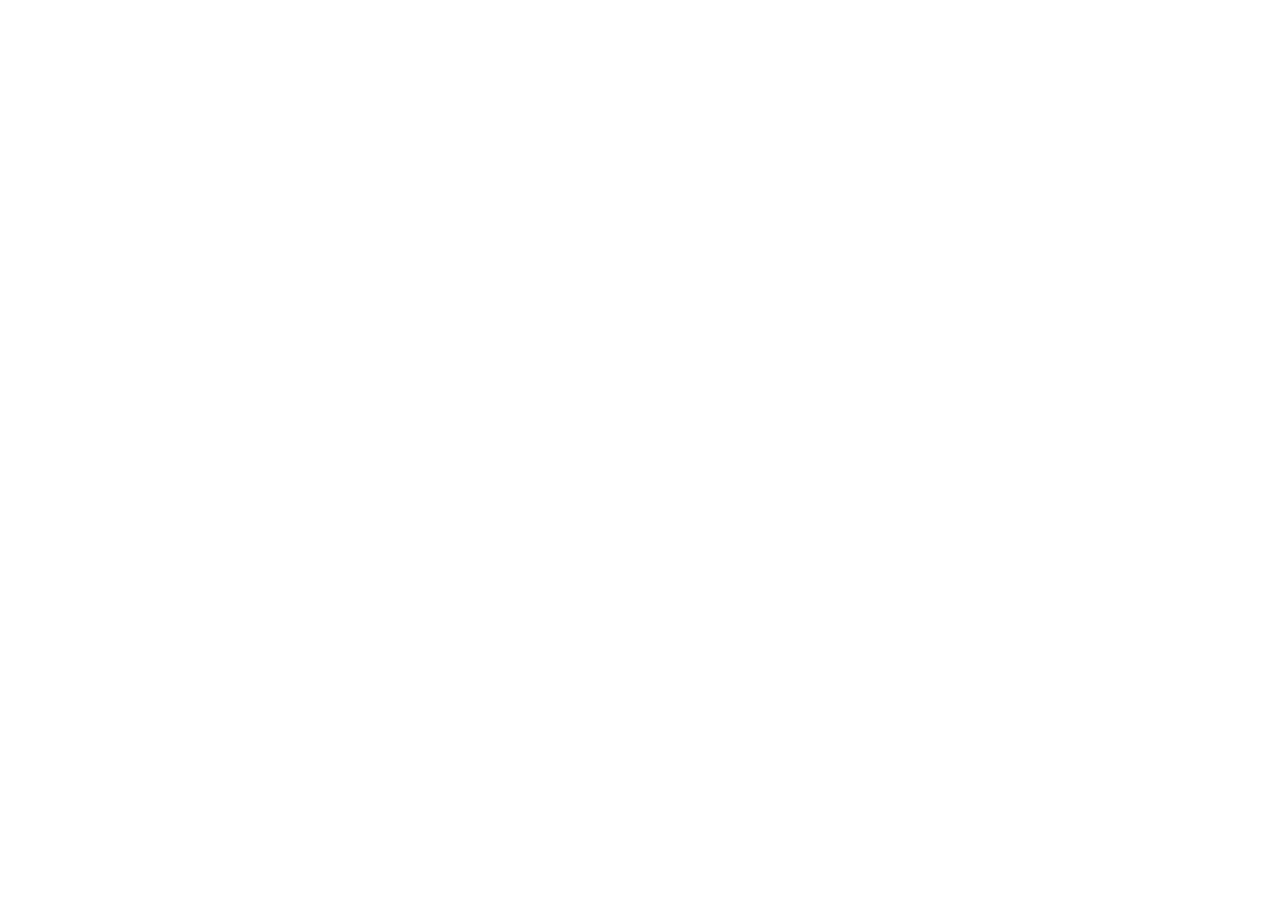
==== index.html @ b19754f3 "Initial commit" ====
<!DOCTYPE html>
<html lang="en">
<head>
    <meta charset="UTF-8">
    <meta name="viewport" content="width=device-width, initial-scale=1.0">
    <title>GymApp</title>
</head>
<body>
    
</body>
</html>
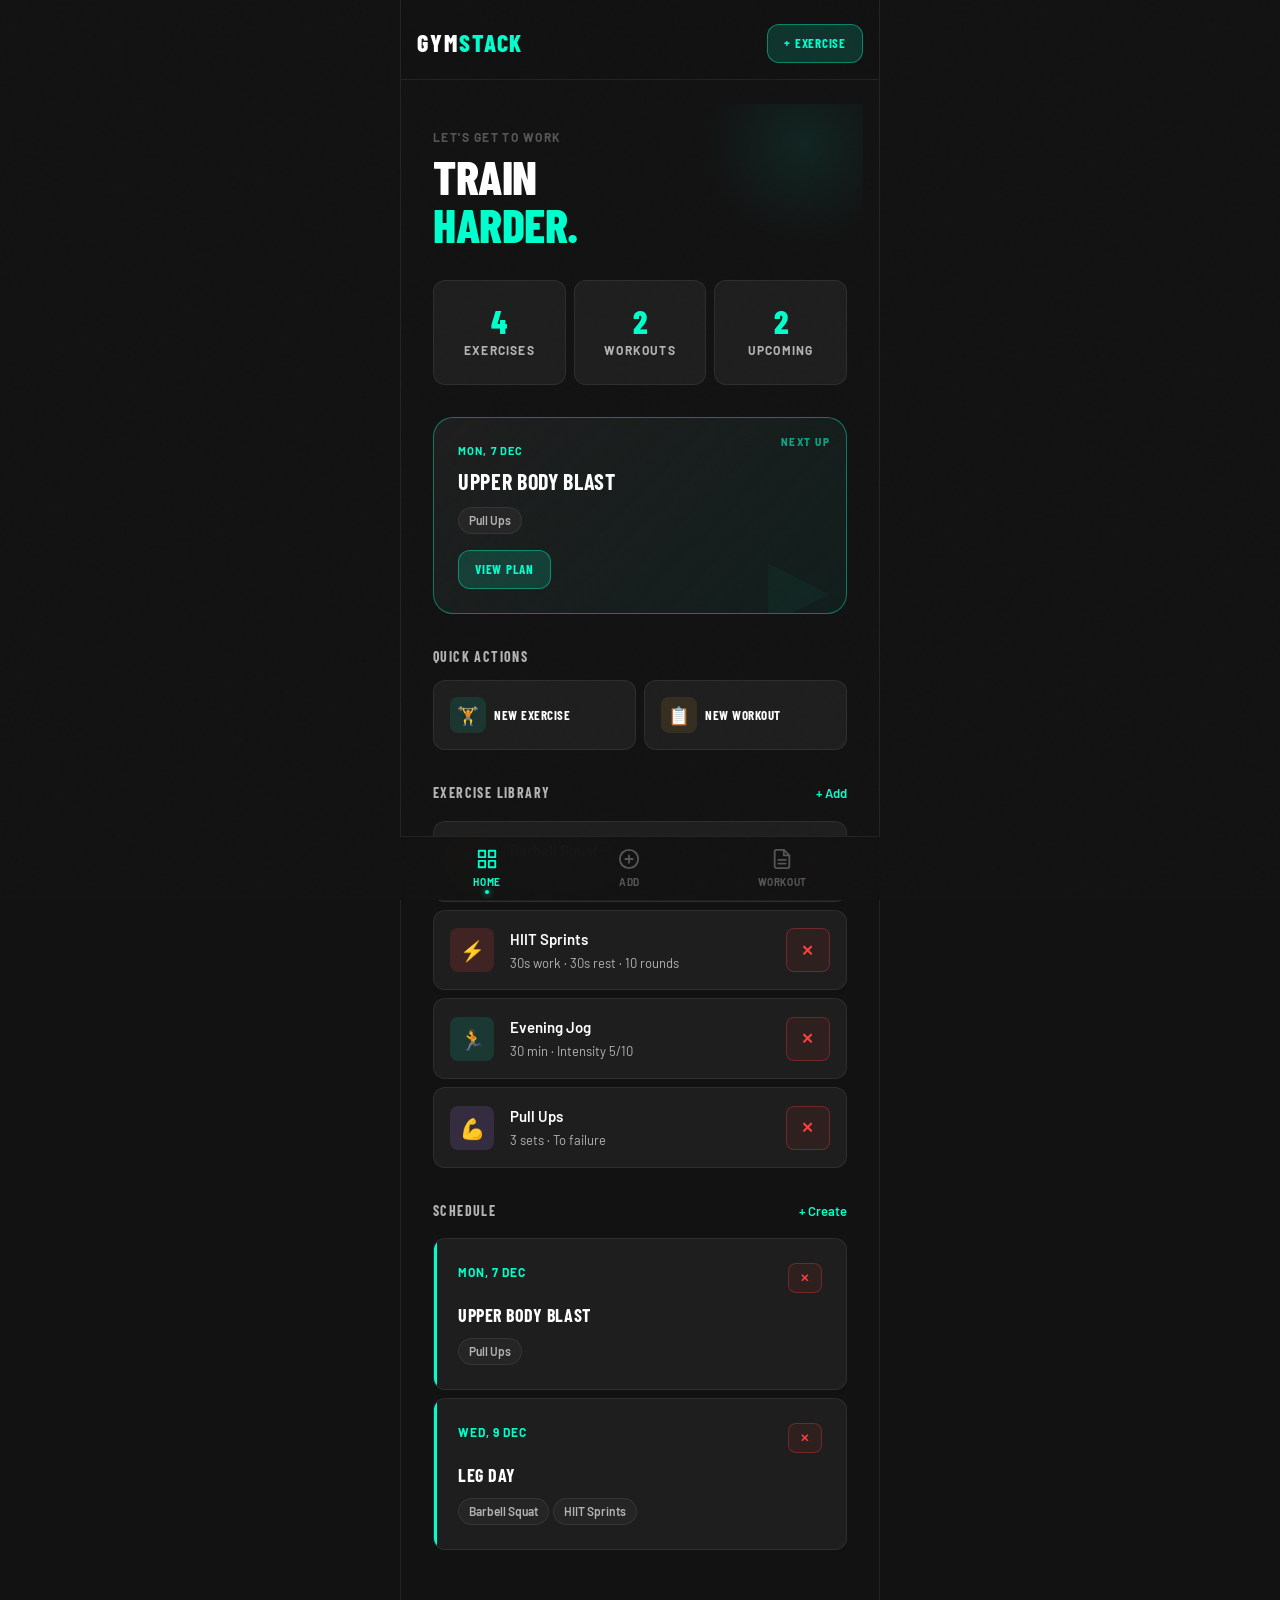
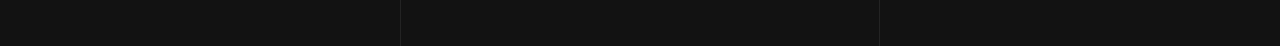
==== commit b55a7be9: "AI generated code added; will review later" ====
--- a/index.html
+++ b/index.html
@@ -1,11 +1,277 @@
 <!DOCTYPE html>
 <html lang="en">
 <head>
-    <meta charset="UTF-8">
-    <meta name="viewport" content="width=device-width, initial-scale=1.0">
-    <title>GymApp</title>
+  <meta charset="UTF-8" />
+  <meta name="viewport" content="width=device-width, initial-scale=1.0" />
+  <meta name="description" content="GymStack — Your digital pocket coach" />
+  <title>GymStack — Dashboard</title>
+  <link rel="preconnect" href="https://fonts.googleapis.com" />
+  <link rel="preconnect" href="https://fonts.gstatic.com" crossorigin />
+  <link href="https://fonts.googleapis.com/css2?family=Barlow+Condensed:wght@700;800&family=Barlow:wght@400;500;600;700&display=swap" rel="stylesheet" />
+  <link rel="stylesheet" href="css/main.css" />
 </head>
 <body>
-    
+
+<div class="app-shell">
+
+  <!-- Top Header -->
+  <header class="page-header" role="banner">
+    <div class="page-header__inner">
+      <span class="page-header__logo">Gym<span>Stack</span></span>
+      <nav class="page-header__actions" aria-label="Header actions">
+        <a href="add-exercise.html" class="btn btn--ghost-neon btn--sm" aria-label="Add new exercise">
+          + Exercise
+        </a>
+      </nav>
+    </div>
+  </header>
+
+  <!-- Main Content -->
+  <main class="page-content" id="main-content">
+
+    <!-- Hero Greeting -->
+    <section class="dashboard__hero" aria-label="Greeting">
+      <p class="dashboard__greeting">Let's get to work</p>
+      <h1 class="dashboard__headline">
+        Train
+        <span id="js-headline-accent">Harder.</span>
+      </h1>
+    </section>
+
+    <!-- Stats Strip -->
+    <section class="stats-grid" style="margin: 0 0 32px; padding: 0 16px;" aria-label="Overview stats">
+      <article class="stat-card">
+        <div class="stat-card__value" id="stat-exercises">—</div>
+        <div class="stat-card__label">Exercises</div>
+      </article>
+      <article class="stat-card">
+        <div class="stat-card__value" id="stat-workouts">—</div>
+        <div class="stat-card__label">Workouts</div>
+      </article>
+      <article class="stat-card">
+        <div class="stat-card__value" id="stat-upcoming">—</div>
+        <div class="stat-card__label">Upcoming</div>
+      </article>
+    </section>
+
+    <!-- Next Workout Spotlight -->
+    <section style="padding: 0 16px;" aria-label="Next scheduled workout">
+      <div id="next-workout-container">
+        <!-- Rendered by JS -->
+      </div>
+    </section>
+
+    <!-- Quick Actions -->
+    <section style="padding: 0 16px; margin-top: 32px;" aria-label="Quick actions">
+      <h2 class="section__title" style="margin-bottom: 12px;">Quick actions</h2>
+      <div class="quick-actions">
+        <a href="add-exercise.html" class="quick-actions__item" aria-label="Add new exercise">
+          <div class="quick-actions__icon" style="background: rgba(0,255,204,0.1); color: #00FFCC;">🏋️</div>
+          <span class="quick-actions__text">New Exercise</span>
+        </a>
+        <a href="create-workout.html" class="quick-actions__item" aria-label="Create new workout">
+          <div class="quick-actions__icon" style="background: rgba(255,184,48,0.1); color: #FFB830;">📋</div>
+          <span class="quick-actions__text">New Workout</span>
+        </a>
+      </div>
+    </section>
+
+    <!-- Exercise Library -->
+    <section style="padding: 0 16px; margin-top: 32px;" aria-label="Exercise library">
+      <div class="section__header">
+        <h2 class="section__title">Exercise Library</h2>
+        <a href="add-exercise.html" class="section__action" aria-label="Add new exercise">+ Add</a>
+      </div>
+      <div class="card-stack" id="exercise-list" role="list">
+        <!-- Rendered by JS -->
+      </div>
+    </section>
+
+    <!-- Workout Schedule -->
+    <section style="padding: 0 16px; margin-top: 32px;" aria-label="Workout schedule">
+      <div class="section__header">
+        <h2 class="section__title">Schedule</h2>
+        <a href="create-workout.html" class="section__action" aria-label="Create new workout">+ Create</a>
+      </div>
+      <div class="card-stack" id="workout-list" role="list">
+        <!-- Rendered by JS -->
+      </div>
+    </section>
+
+  </main>
+
+  <!-- Bottom Navigation -->
+  <nav class="bottom-nav" aria-label="Main navigation">
+    <a href="index.html" class="bottom-nav__item bottom-nav__item--active" aria-current="page" aria-label="Dashboard">
+      <span class="bottom-nav__icon" aria-hidden="true">
+        <svg width="22" height="22" viewBox="0 0 24 24" fill="none" stroke="currentColor" stroke-width="2" stroke-linecap="round" stroke-linejoin="round">
+          <rect x="3" y="3" width="7" height="7"/><rect x="14" y="3" width="7" height="7"/>
+          <rect x="14" y="14" width="7" height="7"/><rect x="3" y="14" width="7" height="7"/>
+        </svg>
+      </span>
+      <span class="bottom-nav__label">Home</span>
+    </a>
+    <a href="add-exercise.html" class="bottom-nav__item" aria-label="Add exercise">
+      <span class="bottom-nav__icon" aria-hidden="true">
+        <svg width="22" height="22" viewBox="0 0 24 24" fill="none" stroke="currentColor" stroke-width="2" stroke-linecap="round" stroke-linejoin="round">
+          <circle cx="12" cy="12" r="10"/><line x1="12" y1="8" x2="12" y2="16"/><line x1="8" y1="12" x2="16" y2="12"/>
+        </svg>
+      </span>
+      <span class="bottom-nav__label">Add</span>
+    </a>
+    <a href="create-workout.html" class="bottom-nav__item" aria-label="Create workout">
+      <span class="bottom-nav__icon" aria-hidden="true">
+        <svg width="22" height="22" viewBox="0 0 24 24" fill="none" stroke="currentColor" stroke-width="2" stroke-linecap="round" stroke-linejoin="round">
+          <path d="M14 2H6a2 2 0 0 0-2 2v16a2 2 0 0 0 2 2h12a2 2 0 0 0 2-2V8z"/>
+          <polyline points="14,2 14,8 20,8"/><line x1="16" y1="13" x2="8" y2="13"/><line x1="16" y1="17" x2="8" y2="17"/>
+        </svg>
+      </span>
+      <span class="bottom-nav__label">Workout</span>
+    </a>
+  </nav>
+
+</div><!-- /.app-shell -->
+
+<!-- Scripts -->
+<script src="js/storage.js"></script>
+<script src="js/main.js"></script>
+<script>
+  // ── Dashboard rendering ──────────────────────────────────────────────────
+  (function() {
+
+    function renderStats() {
+      const exercises = GymStack.ExerciseStore.getAll();
+      const workouts  = GymStack.WorkoutStore.getAll();
+      const upcoming  = GymStack.WorkoutStore.getUpcoming();
+
+      document.getElementById('stat-exercises').textContent = exercises.length;
+      document.getElementById('stat-workouts').textContent  = workouts.length;
+      document.getElementById('stat-upcoming').textContent  = upcoming.length;
+    }
+
+    function renderNextWorkout() {
+      const container = document.getElementById('next-workout-container');
+      const upcoming  = GymStack.WorkoutStore.getUpcoming();
+
+      if (!upcoming.length) {
+        container.innerHTML = `
+          <div class="dashboard__empty-state">
+            <div class="dashboard__empty-state-icon">🗓️</div>
+            <p class="dashboard__empty-state-text">No workouts planned</p>
+            <p class="dashboard__empty-state-sub">Build your first session to get started.</p>
+            <a href="create-workout.html" class="btn btn--primary">Create Workout</a>
+          </div>`;
+        return;
+      }
+
+      const next = upcoming[0];
+      const exercises = next.exerciseIds
+        .map(id => GymStack.ExerciseStore.getById(id))
+        .filter(Boolean);
+
+      container.innerHTML = `
+        <div class="dashboard__next-workout">
+          <p class="dashboard__next-date">${GymStack.formatDate(next.date)}</p>
+          <h2 class="dashboard__next-title">${next.name}</h2>
+          <div class="dashboard__next-tags">
+            ${exercises.map(ex => `<span class="workout-card__tag">${ex.name}</span>`).join('')}
+          </div>
+          <a href="create-workout.html" class="btn btn--ghost-neon btn--sm">View Plan</a>
+        </div>`;
+    }
+
+    function renderExerciseList() {
+      const container = document.getElementById('exercise-list');
+      const exercises = GymStack.ExerciseStore.getAll();
+
+      if (!exercises.length) {
+        container.innerHTML = `<p style="color:#555; font-size:0.875rem; padding:16px 0;">No exercises yet. <a href="add-exercise.html" style="color:#00FFCC">Add one →</a></p>`;
+        return;
+      }
+
+      container.innerHTML = exercises.map(ex => {
+        const badge   = GymStack.getTypeBadge(ex.type);
+        const metrics = GymStack.formatMetrics(ex);
+        return `
+          <article class="exercise-card" role="listitem">
+            <div class="exercise-card__badge exercise-card__badge--${badge.modifier}" aria-hidden="true">
+              ${badge.icon}
+            </div>
+            <div class="exercise-card__info">
+              <div class="exercise-card__name">${ex.name}</div>
+              <div class="exercise-card__meta">${metrics || ex.type}</div>
+            </div>
+            <div class="exercise-card__actions">
+              <button
+                class="btn btn--icon"
+                aria-label="Delete ${ex.name}"
+                style="border:1px solid rgba(255,62,62,0.3); color:#FF3E3E; background:rgba(255,62,62,0.08);"
+                onclick="deleteExercise('${ex.id}', '${ex.name.replace(/'/g, "\\'")}')"
+              >✕</button>
+            </div>
+          </article>`;
+      }).join('');
+    }
+
+    function renderWorkoutList() {
+      const container = document.getElementById('workout-list');
+      const workouts  = GymStack.WorkoutStore.getAll();
+
+      if (!workouts.length) {
+        container.innerHTML = `<p style="color:#555; font-size:0.875rem; padding:16px 0;">No workouts yet. <a href="create-workout.html" style="color:#00FFCC">Create one →</a></p>`;
+        return;
+      }
+
+      container.innerHTML = workouts.map(wk => {
+        const exercises = wk.exerciseIds.map(id => GymStack.ExerciseStore.getById(id)).filter(Boolean);
+        return `
+          <article class="workout-card" role="listitem">
+            <div class="workout-card__header">
+              <span class="workout-card__date">${GymStack.formatDate(wk.date)}</span>
+              <button
+                class="btn btn--icon btn--sm"
+                style="border:1px solid rgba(255,62,62,0.3); color:#FF3E3E; background:rgba(255,62,62,0.08); width:30px; height:30px; border-radius:8px; font-size:0.7rem;"
+                aria-label="Delete ${wk.name}"
+                onclick="deleteWorkout('${wk.id}', '${wk.name.replace(/'/g, "\\'")}')"
+              >✕</button>
+            </div>
+            <h3 class="workout-card__title">${wk.name}</h3>
+            <div class="workout-card__exercises">
+              ${exercises.map(ex => `<span class="workout-card__tag">${ex.name}</span>`).join('')}
+            </div>
+          </article>`;
+      }).join('');
+    }
+
+    window.deleteExercise = async function(id, name) {
+      const confirmed = await GymStack.confirmDialog(`Delete "${name}"?`);
+      if (confirmed) {
+        GymStack.ExerciseStore.delete(id);
+        GymStack.showToast(`"${name}" deleted`, 'success');
+        renderAll();
+      }
+    };
+
+    window.deleteWorkout = async function(id, name) {
+      const confirmed = await GymStack.confirmDialog(`Delete "${name}"?`);
+      if (confirmed) {
+        GymStack.WorkoutStore.delete(id);
+        GymStack.showToast(`"${name}" deleted`, 'success');
+        renderAll();
+      }
+    };
+
+    function renderAll() {
+      renderStats();
+      renderNextWorkout();
+      renderExerciseList();
+      renderWorkoutList();
+    }
+
+    document.addEventListener('DOMContentLoaded', renderAll);
+
+  })();
+</script>
+
 </body>
-</html>+</html>
--- a/css/main.css
+++ b/css/main.css
@@ -0,0 +1,560 @@
+/*
+ * GymStack — Compiled CSS
+ * Generated from scss/main.scss (7-1 Pattern)
+ * To recompile: sass scss/main.scss css/main.css
+ */
+
+/* ── base/_reset.scss ── */
+
+*, *::before, *::after { box-sizing: border-box; margin: 0; padding: 0; }
+
+html { font-size: 16px; scroll-behavior: smooth; -webkit-text-size-adjust: 100%; }
+
+body {
+  font-family: 'Barlow', 'Barlow Condensed', -apple-system, BlinkMacSystemFont, 'Segoe UI', Roboto, sans-serif;
+  background-color: #121212;
+  color: #FFFFFF;
+  line-height: 1.6;
+  min-height: 100vh;
+  -webkit-font-smoothing: antialiased;
+  -moz-osx-font-smoothing: grayscale;
+  overflow-x: hidden;
+}
+
+ul, ol { list-style: none; }
+a { color: inherit; text-decoration: none; }
+button { cursor: pointer; border: none; background: none; font-family: inherit; }
+input, textarea, select { font-family: inherit; font-size: inherit; }
+img, video { max-width: 100%; display: block; }
+fieldset { border: none; }
+::-webkit-scrollbar { width: 4px; }
+::-webkit-scrollbar-track { background: #0D0D0D; }
+::-webkit-scrollbar-thumb { background: #555555; border-radius: 2px; }
+
+/* ── base/_typography.scss ── */
+
+.display-xl {
+  font-family: 'Barlow Condensed', sans-serif;
+  font-size: clamp(2.5rem, 8vw, 4rem);
+  font-weight: 800;
+  letter-spacing: -0.02em;
+  line-height: 1;
+  text-transform: uppercase;
+}
+
+.display-lg {
+  font-family: 'Barlow Condensed', sans-serif;
+  font-size: clamp(1.75rem, 5vw, 2.5rem);
+  font-weight: 700;
+  letter-spacing: -0.01em;
+  line-height: 1.1;
+  text-transform: uppercase;
+}
+
+h1 {
+  font-family: 'Barlow Condensed', sans-serif;
+  font-size: 1.75rem; font-weight: 700;
+  letter-spacing: -0.01em; line-height: 1.2; text-transform: uppercase;
+}
+
+h2 {
+  font-family: 'Barlow Condensed', sans-serif;
+  font-size: 1.25rem; font-weight: 700;
+  letter-spacing: 0.05em; text-transform: uppercase;
+}
+
+h3 { font-size: 1rem; font-weight: 600; }
+p  { font-size: 0.9375rem; line-height: 1.65; color: #B3B3B3; }
+
+.label-caps { font-size: 0.6875rem; font-weight: 700; letter-spacing: 0.12em; text-transform: uppercase; color: #555555; }
+.text-neon   { color: #00FFCC; }
+.text-danger { color: #FF3E3E; }
+.text-muted  { color: #B3B3B3; }
+
+/* ── layout/_grid.scss ── */
+
+.app-shell {
+  max-width: 480px; margin: 0 auto; min-height: 100vh;
+  display: flex; flex-direction: column; position: relative;
+}
+
+.app-shell::before {
+  content: ''; position: fixed; inset: 0;
+  background-image: url("data:image/svg+xml,%3Csvg viewBox='0 0 256 256' xmlns='http://www.w3.org/2000/svg'%3E%3Cfilter id='noise'%3E%3CfeTurbulence type='fractalNoise' baseFrequency='0.9' numOctaves='4' stitchTiles='stitch'/%3E%3C/filter%3E%3Crect width='100%25' height='100%25' filter='url(%23noise)' opacity='0.03'/%3E%3C/svg%3E");
+  pointer-events: none; z-index: 301; mix-blend-mode: overlay;
+}
+
+.page-content {
+  flex: 1; padding: 24px 16px;
+  padding-bottom: calc(64px + 32px); overflow-y: auto;
+}
+
+.section { margin-bottom: 32px; }
+
+.section__header {
+  display: flex; justify-content: space-between;
+  align-items: center; margin-bottom: 16px;
+}
+
+.section__title {
+  font-family: 'Barlow Condensed', sans-serif;
+  font-size: 0.875rem; font-weight: 700;
+  letter-spacing: 0.1em; text-transform: uppercase; color: #B3B3B3;
+}
+
+.section__action { font-size: 0.8125rem; font-weight: 600; color: #00FFCC; cursor: pointer; }
+.section__action:hover { text-decoration: underline; }
+
+.card-stack { display: flex; flex-direction: column; gap: 8px; }
+
+.stats-grid { display: grid; grid-template-columns: repeat(3, 1fr); gap: 8px; }
+
+.flex { display: flex; }
+.flex-col { flex-direction: column; }
+.items-center { align-items: center; }
+.justify-between { justify-content: space-between; }
+.gap-sm { gap: 8px; }
+.gap-md { gap: 16px; }
+.mt-sm { margin-top: 8px; }
+.mt-md { margin-top: 16px; }
+.mt-lg { margin-top: 24px; }
+.mb-md { margin-bottom: 16px; }
+.mb-lg { margin-bottom: 24px; }
+.w-full { width: 100%; }
+.text-right { text-align: right; }
+
+@supports (min-width: 0) {
+  @media (min-width: 600px) {
+    .app-shell { border-left: 1px solid rgba(255,255,255,0.07); border-right: 1px solid rgba(255,255,255,0.07); }
+  }
+}
+
+/* ── layout/_header.scss ── */
+
+.page-header {
+  padding: 24px 16px 16px; position: sticky; top: 0; z-index: 99;
+  background: rgba(18,18,18,0.9);
+  backdrop-filter: blur(20px); -webkit-backdrop-filter: blur(20px);
+  border-bottom: 1px solid rgba(255,255,255,0.07);
+}
+
+.page-header__inner { display: flex; align-items: center; justify-content: space-between; gap: 16px; }
+
+.page-header__back {
+  width: 36px; height: 36px; border-radius: 8px; background: #1E1E1E;
+  display: flex; align-items: center; justify-content: center;
+  border: 1px solid rgba(255,255,255,0.07); flex-shrink: 0;
+  transition: all 0.3s ease; color: #FFFFFF;
+}
+
+.page-header__back:hover { border-color: #00FFCC; color: #00FFCC; }
+
+.page-header__logo {
+  font-family: 'Barlow Condensed', sans-serif;
+  font-size: 1.5rem; font-weight: 800; letter-spacing: 0.08em; text-transform: uppercase;
+}
+
+.page-header__logo span { color: #00FFCC; }
+
+.page-header__title {
+  font-family: 'Barlow Condensed', sans-serif;
+  font-size: 1.125rem; font-weight: 700; letter-spacing: 0.06em; text-transform: uppercase;
+}
+
+.page-header__actions { display: flex; gap: 8px; }
+
+.bottom-nav {
+  position: fixed; bottom: 0; left: 50%; transform: translateX(-50%);
+  width: 100%; max-width: 480px; height: 64px;
+  background: rgba(18,18,18,0.95);
+  backdrop-filter: blur(20px); -webkit-backdrop-filter: blur(20px);
+  border-top: 1px solid rgba(255,255,255,0.07);
+  display: flex; align-items: center; justify-content: space-around;
+  z-index: 100; padding: 0 16px;
+}
+
+.bottom-nav__item {
+  display: flex; flex-direction: column; align-items: center;
+  gap: 4px; padding: 8px 16px; border-radius: 8px;
+  transition: all 0.3s ease; color: #555555; min-width: 60px; position: relative;
+}
+
+.bottom-nav__item--active { color: #00FFCC; }
+
+.bottom-nav__item--active::before {
+  content: ''; position: absolute; bottom: 4px;
+  width: 4px; height: 4px; border-radius: 50%;
+  background: #00FFCC; box-shadow: 0 0 6px #00FFCC;
+}
+
+.bottom-nav__item:hover:not(.bottom-nav__item--active) { color: #B3B3B3; }
+
+.bottom-nav__icon { width: 22px; height: 22px; display: flex; align-items: center; justify-content: center; }
+
+.bottom-nav__label { font-size: 0.625rem; font-weight: 700; letter-spacing: 0.06em; text-transform: uppercase; color: inherit; }
+
+.toast {
+  position: fixed; bottom: calc(64px + 16px);
+  left: 50%; transform: translateX(-50%) translateY(100px);
+  background: #252525; border: 1px solid rgba(255,255,255,0.07);
+  border-radius: 12px; padding: 12px 24px;
+  font-size: 0.875rem; font-weight: 600; white-space: nowrap;
+  z-index: 300; transition: transform 0.4s cubic-bezier(0.34,1.56,0.64,1);
+  display: flex; align-items: center; gap: 8px;
+}
+
+.toast--visible { transform: translateX(-50%) translateY(0); }
+.toast--success { border-color: rgba(0,255,204,0.4); color: #00FFCC; }
+.toast--error   { border-color: rgba(255,62,62,0.4);  color: #FF3E3E; }
+
+/* ── components/_buttons.scss ── */
+
+.btn {
+  display: inline-flex; align-items: center; justify-content: center;
+  gap: 8px; padding: 14px 32px; border-radius: 12px;
+  font-family: 'Barlow Condensed', sans-serif;
+  font-size: 0.9375rem; font-weight: 700;
+  letter-spacing: 0.06em; text-transform: uppercase;
+  transition: all 0.3s ease; white-space: nowrap; position: relative; overflow: hidden;
+}
+
+.btn::after {
+  content: ''; position: absolute; inset: 0;
+  background: rgba(255,255,255,0.05); opacity: 0; transition: opacity 0.15s ease;
+}
+
+.btn:hover::after { opacity: 1; }
+.btn:active { transform: scale(0.97); }
+
+.btn--primary { background: #00FFCC; color: #121212; }
+.btn--primary:hover { box-shadow: 0 0 20px rgba(0,255,204,0.35), 0 0 40px rgba(0,255,204,0.1); background: #1AFFD4; }
+
+.btn--danger { background: #FF3E3E; color: #FFFFFF; }
+.btn--danger:hover { box-shadow: 0 0 20px rgba(255,62,62,0.35); }
+
+.btn--ghost { background: transparent; color: #FFFFFF; border: 1px solid rgba(255,255,255,0.07); }
+.btn--ghost:hover { border-color: #00FFCC; color: #00FFCC; }
+
+.btn--ghost-neon { background: rgba(0,255,204,0.15); color: #00FFCC; border: 1px solid rgba(0,255,204,0.4); }
+.btn--ghost-neon:hover { box-shadow: 0 0 20px rgba(0,255,204,0.35), 0 0 40px rgba(0,255,204,0.1); background: rgba(0,255,204,0.25); }
+
+.btn--icon { padding: 12px; border-radius: 8px; width: 44px; height: 44px; }
+.btn--full { width: 100%; }
+.btn--sm   { padding: 8px 16px; font-size: 0.8125rem; }
+
+.btn:disabled, .btn[aria-disabled="true"] { opacity: 0.4; cursor: not-allowed; pointer-events: none; }
+
+.fab {
+  position: fixed; bottom: calc(64px + 24px); right: 24px;
+  width: 56px; height: 56px; border-radius: 50%;
+  background: #00FFCC; color: #121212;
+  display: flex; align-items: center; justify-content: center;
+  font-size: 1.5rem; font-weight: 300;
+  box-shadow: 0 0 20px rgba(0,255,204,0.35), 0 0 40px rgba(0,255,204,0.1);
+  transition: all 0.3s ease; z-index: 99;
+}
+
+.fab:hover  { transform: scale(1.1) rotate(90deg); }
+.fab:active { transform: scale(0.95); }
+
+/* ── components/_cards.scss ── */
+
+.card {
+  background: #1E1E1E; border-radius: 12px;
+  border: 1px solid rgba(255,255,255,0.07); padding: 24px;
+  transition: border-color 0.3s ease, box-shadow 0.3s ease;
+  position: relative; overflow: hidden;
+}
+
+.card:hover { border-color: rgba(255,255,255,0.12); }
+
+.card--accented::before, .workout-card::before {
+  content: ''; position: absolute; left: 0; top: 0; bottom: 0;
+  width: 3px; background: #00FFCC; border-radius: 12px 0 0 12px;
+}
+
+.card--danger::before {
+  content: ''; position: absolute; left: 0; top: 0; bottom: 0;
+  width: 3px; background: #FF3E3E; border-radius: 12px 0 0 12px;
+}
+
+.card--raised { background: #252525; }
+.card--interactive { cursor: pointer; }
+.card--interactive:hover { border-color: rgba(0,255,204,0.4); box-shadow: 0 0 0 1px rgba(0,255,204,0.4), 0 4px 24px rgba(0,0,0,0.4); }
+
+.exercise-card {
+  background: #1E1E1E; border-radius: 12px;
+  border: 1px solid rgba(255,255,255,0.07); padding: 16px;
+  transition: border-color 0.3s ease; position: relative;
+  display: flex; align-items: center; gap: 16px;
+}
+
+.exercise-card:hover { border-color: rgba(255,255,255,0.12); }
+
+.exercise-card__badge {
+  flex-shrink: 0; width: 44px; height: 44px; border-radius: 8px;
+  display: flex; align-items: center; justify-content: center; font-size: 1.25rem;
+}
+
+.exercise-card__badge--weights      { background: rgba(255,184,48,0.15);  color: #FFB830; }
+.exercise-card__badge--cardio       { background: rgba(0,255,204,0.12);   color: #00FFCC; }
+.exercise-card__badge--hiit         { background: rgba(255,62,62,0.15);   color: #FF3E3E; }
+.exercise-card__badge--calisthenics { background: rgba(180,120,255,0.15); color: #B478FF; }
+
+.exercise-card__info { flex: 1; min-width: 0; }
+.exercise-card__name { font-weight: 600; font-size: 0.9375rem; white-space: nowrap; overflow: hidden; text-overflow: ellipsis; }
+.exercise-card__meta { font-size: 0.8125rem; color: #B3B3B3; margin-top: 2px; }
+.exercise-card__actions { display: flex; gap: 4px; flex-shrink: 0; }
+
+.stat-card {
+  background: #1E1E1E; border-radius: 12px;
+  border: 1px solid rgba(255,255,255,0.07); padding: 24px 16px;
+  text-align: center; transition: border-color 0.3s ease;
+}
+
+.stat-card__value {
+  font-family: 'Barlow Condensed', sans-serif;
+  font-size: 2rem; font-weight: 800; color: #00FFCC; line-height: 1;
+}
+
+.stat-card__label {
+  font-size: 0.75rem; font-weight: 700; letter-spacing: 0.1em;
+  text-transform: uppercase; color: #B3B3B3; margin-top: 4px;
+}
+
+.workout-card {
+  background: #1E1E1E; border-radius: 12px;
+  border: 1px solid rgba(255,255,255,0.07); padding: 24px;
+  cursor: pointer; position: relative; overflow: hidden;
+  transition: border-color 0.3s ease, box-shadow 0.3s ease;
+}
+
+.workout-card:hover { border-color: rgba(0,255,204,0.4); box-shadow: 0 0 0 1px rgba(0,255,204,0.4), 0 4px 24px rgba(0,0,0,0.4); }
+
+.workout-card__header { display: flex; justify-content: space-between; align-items: flex-start; margin-bottom: 8px; }
+.workout-card__date   { font-size: 0.75rem; font-weight: 700; letter-spacing: 0.08em; text-transform: uppercase; color: #00FFCC; }
+.workout-card__title  { font-family: 'Barlow Condensed', sans-serif; font-size: 1.125rem; font-weight: 700; text-transform: uppercase; letter-spacing: 0.03em; }
+.workout-card__exercises { display: flex; flex-wrap: wrap; gap: 4px; margin-top: 8px; }
+.workout-card__tag { padding: 3px 10px; border-radius: 20px; font-size: 0.75rem; font-weight: 600; background: #252525; color: #B3B3B3; border: 1px solid rgba(255,255,255,0.07); }
+
+/* ── components/_forms.scss ── */
+
+.form-group { display: flex; flex-direction: column; gap: 8px; margin-bottom: 24px; }
+
+.form-label { font-size: 0.75rem; font-weight: 700; letter-spacing: 0.1em; text-transform: uppercase; color: #B3B3B3; }
+
+.form-control {
+  width: 100%; padding: 14px 16px; background: #2A2A2A;
+  border: 1px solid rgba(255,255,255,0.07); border-radius: 12px;
+  color: #FFFFFF; font-size: 0.9375rem;
+  transition: border-color 0.3s ease, box-shadow 0.3s ease;
+  appearance: none; -webkit-appearance: none;
+}
+
+.form-control::placeholder { color: #555555; }
+
+.form-control:focus {
+  outline: none; border-color: #00FFCC;
+  box-shadow: 0 0 0 3px rgba(0,255,204,0.15);
+}
+
+.form-control--error { border-color: #FF3E3E; }
+.form-control--error:focus { box-shadow: 0 0 0 3px rgba(255,62,62,0.15); }
+
+select.form-control {
+  background-image: url("data:image/svg+xml,%3Csvg xmlns='http://www.w3.org/2000/svg' width='12' height='8' viewBox='0 0 12 8'%3E%3Cpath d='M1 1l5 5 5-5' stroke='%23B3B3B3' stroke-width='1.5' fill='none' stroke-linecap='round'/%3E%3C/svg%3E");
+  background-repeat: no-repeat; background-position: right 14px center; padding-right: 40px; cursor: pointer;
+}
+
+select.form-control option { background: #1E1E1E; color: #FFFFFF; }
+
+textarea.form-control { resize: vertical; min-height: 100px; line-height: 1.6; }
+
+.form-error { font-size: 0.8125rem; color: #FF3E3E; display: flex; align-items: center; gap: 4px; }
+
+.form-row   { display: grid; grid-template-columns: 1fr 1fr; gap: 16px; }
+.form-row--3 { grid-template-columns: 1fr 1fr 1fr; }
+
+.toggle { display: flex; align-items: center; gap: 16px; cursor: pointer; }
+.toggle__input { position: absolute; opacity: 0; width: 0; height: 0; }
+
+.toggle__track {
+  width: 44px; height: 24px; border-radius: 12px;
+  background: #252525; border: 1px solid rgba(255,255,255,0.07);
+  position: relative; transition: all 0.3s ease; flex-shrink: 0;
+}
+
+.toggle__track::after {
+  content: ''; position: absolute; top: 3px; left: 3px;
+  width: 16px; height: 16px; border-radius: 50%;
+  background: #555555; transition: all 0.3s ease;
+}
+
+.toggle__input:checked + .toggle__track { background: rgba(0,255,204,0.15); border-color: #00FFCC; }
+.toggle__input:checked + .toggle__track::after { transform: translateX(20px); background: #00FFCC; }
+
+.toggle__label { font-size: 0.875rem; font-weight: 500; color: #FFFFFF; }
+
+.type-selector { display: flex; gap: 8px; flex-wrap: wrap; }
+.type-selector__option { display: none; }
+.type-selector__option:checked + label { background: rgba(0,255,204,0.15); border-color: rgba(0,255,204,0.4); color: #00FFCC; }
+
+.type-selector__label {
+  padding: 8px 16px; border-radius: 20px; border: 1px solid rgba(255,255,255,0.07);
+  font-size: 0.8125rem; font-weight: 700; letter-spacing: 0.06em;
+  text-transform: uppercase; color: #B3B3B3;
+  cursor: pointer; transition: all 0.3s ease; white-space: nowrap; user-select: none;
+}
+
+.type-selector__label:hover { border-color: rgba(255,255,255,0.2); color: #FFFFFF; }
+
+.metric-section {
+  animation: fadeSlideIn 0.25s ease;
+  background: #252525; border-radius: 12px; padding: 24px;
+  border: 1px solid rgba(255,255,255,0.07); margin-bottom: 24px;
+}
+
+.metric-section__title {
+  font-size: 0.75rem; font-weight: 700; letter-spacing: 0.1em;
+  text-transform: uppercase; color: #00FFCC; margin-bottom: 16px;
+}
+
+@keyframes fadeSlideIn {
+  from { opacity: 0; transform: translateY(-8px); }
+  to   { opacity: 1; transform: translateY(0); }
+}
+
+/* ── pages/_dashboard.scss ── */
+
+.dashboard__hero { padding: 24px 16px 32px; position: relative; overflow: hidden; }
+
+.dashboard__hero::after {
+  content: ''; position: absolute; top: -60px; right: -40px;
+  width: 200px; height: 200px;
+  background: radial-gradient(circle, rgba(0,255,204,0.08) 0%, transparent 70%);
+  pointer-events: none;
+}
+
+.dashboard__greeting { font-size: 0.75rem; font-weight: 700; letter-spacing: 0.12em; text-transform: uppercase; color: #555555; margin-bottom: 4px; }
+
+.dashboard__headline {
+  font-family: 'Barlow Condensed', sans-serif;
+  font-size: clamp(2rem, 7vw, 3rem); font-weight: 800;
+  text-transform: uppercase; letter-spacing: -0.01em; line-height: 1; color: #FFFFFF;
+}
+
+.dashboard__headline span { color: #00FFCC; display: block; }
+
+.dashboard__next-workout {
+  margin: 0 0 32px; padding: 24px;
+  background: linear-gradient(135deg, #1E1E1E 0%, rgba(0,255,204,0.05) 100%);
+  border-radius: 20px; border: 1px solid rgba(0,255,204,0.4); position: relative; overflow: hidden;
+}
+
+.dashboard__next-workout::before {
+  content: 'NEXT UP'; position: absolute; top: 16px; right: 16px;
+  font-size: 0.625rem; font-weight: 800; letter-spacing: 0.15em; color: #00FFCC; opacity: 0.6;
+}
+
+.dashboard__next-workout::after {
+  content: '▶'; position: absolute; bottom: -10px; right: 16px;
+  font-size: 5rem; color: #00FFCC; opacity: 0.04; line-height: 1;
+}
+
+.dashboard__next-date  { font-size: 0.6875rem; font-weight: 700; letter-spacing: 0.1em; text-transform: uppercase; color: #00FFCC; margin-bottom: 4px; }
+.dashboard__next-title { font-family: 'Barlow Condensed', sans-serif; font-size: 1.375rem; font-weight: 700; text-transform: uppercase; letter-spacing: 0.03em; margin-bottom: 8px; }
+.dashboard__next-tags  { display: flex; flex-wrap: wrap; gap: 4px; margin-bottom: 16px; }
+
+.dashboard__empty-state { text-align: center; padding: 64px 16px; color: #555555; }
+.dashboard__empty-state-icon { font-size: 3rem; margin-bottom: 16px; opacity: 0.3; }
+.dashboard__empty-state-text { font-family: 'Barlow Condensed', sans-serif; font-size: 1rem; font-weight: 700; text-transform: uppercase; letter-spacing: 0.06em; color: #555555; margin-bottom: 8px; }
+.dashboard__empty-state-sub  { font-size: 0.875rem; color: #555555; margin-bottom: 24px; }
+
+.quick-actions { display: grid; grid-template-columns: 1fr 1fr; gap: 8px; }
+
+.quick-actions__item {
+  padding: 16px; background: #1E1E1E; border-radius: 12px;
+  border: 1px solid rgba(255,255,255,0.07);
+  display: flex; align-items: center; gap: 8px;
+  cursor: pointer; transition: all 0.3s ease; text-decoration: none;
+}
+
+.quick-actions__item:hover { border-color: #00FFCC; background: rgba(0,255,204,0.15); }
+.quick-actions__icon { width: 36px; height: 36px; border-radius: 8px; display: flex; align-items: center; justify-content: center; font-size: 1.1rem; }
+.quick-actions__text { font-family: 'Barlow Condensed', sans-serif; font-size: 0.8125rem; font-weight: 700; letter-spacing: 0.04em; text-transform: uppercase; color: #FFFFFF; }
+
+/* ── pages/_player.scss ── */
+
+.media-preview {
+  width: 100%; height: 160px; border-radius: 12px;
+  border: 2px dashed rgba(255,255,255,0.07);
+  display: flex; flex-direction: column; align-items: center; justify-content: center;
+  gap: 8px; color: #555555; background: #252525;
+  transition: all 0.3s ease; overflow: hidden; position: relative; cursor: pointer;
+}
+
+.media-preview:hover { border-color: #00FFCC; color: #00FFCC; }
+.media-preview__icon  { font-size: 2rem; opacity: 0.5; }
+.media-preview__label { font-size: 0.8125rem; font-weight: 600; letter-spacing: 0.06em; text-transform: uppercase; }
+
+.workout-builder__date-strip {
+  display: flex; align-items: center; gap: 8px; padding: 16px;
+  background: #1E1E1E; border-radius: 12px; border: 1px solid rgba(255,255,255,0.07);
+  cursor: pointer; transition: all 0.3s ease; position: relative;
+}
+
+.workout-builder__date-strip:hover,
+.workout-builder__date-strip:focus-within { border-color: #00FFCC; }
+
+.workout-builder__date-strip-icon   { color: #00FFCC; font-size: 1.1rem; }
+.workout-builder__date-strip-label  { font-size: 0.75rem; font-weight: 700; letter-spacing: 0.08em; text-transform: uppercase; color: #B3B3B3; }
+.workout-builder__date-strip-value  { font-family: 'Barlow Condensed', sans-serif; font-size: 1rem; font-weight: 700; text-transform: uppercase; color: #FFFFFF; }
+
+.workout-builder__exercise-list { display: flex; flex-direction: column; gap: 8px; }
+
+.workout-builder__exercise-item {
+  display: flex; align-items: center; gap: 16px; padding: 16px;
+  background: #1E1E1E; border-radius: 12px; border: 1px solid rgba(255,255,255,0.07);
+  cursor: pointer; transition: all 0.3s ease;
+}
+
+.workout-builder__exercise-item--selected { border-color: #00FFCC; background: rgba(0,255,204,0.15); }
+.workout-builder__exercise-item--selected .workout-builder__check { background: #00FFCC; border-color: #00FFCC; color: #121212; }
+
+.workout-builder__check {
+  width: 22px; height: 22px; border-radius: 6px;
+  border: 2px solid rgba(255,255,255,0.07);
+  display: flex; align-items: center; justify-content: center;
+  flex-shrink: 0; transition: all 0.3s ease; font-size: 0.75rem;
+}
+
+.workout-builder__order-list { display: flex; flex-direction: column; gap: 8px; }
+
+.workout-builder__order-item {
+  display: flex; align-items: center; gap: 8px; padding: 10px 16px;
+  background: #252525; border-radius: 8px; border: 1px solid rgba(0,255,204,0.4);
+  animation: fadeSlideIn 0.2s ease;
+}
+
+.workout-builder__order-num  { font-family: 'Barlow Condensed', sans-serif; font-size: 1.125rem; font-weight: 800; color: #00FFCC; width: 24px; text-align: center; flex-shrink: 0; }
+.workout-builder__order-name { flex: 1; font-size: 0.9rem; font-weight: 600; }
+
+.workout-builder__order-btns { display: flex; flex-direction: column; gap: 2px; }
+
+.workout-builder__order-btns button {
+  width: 24px; height: 20px; border-radius: 4px;
+  background: #1E1E1E; border: 1px solid rgba(255,255,255,0.07);
+  color: #B3B3B3; font-size: 0.6rem;
+  display: flex; align-items: center; justify-content: center;
+  transition: all 0.15s ease; cursor: pointer; line-height: 1;
+}
+
+.workout-builder__order-btns button:hover:not(:disabled) { border-color: #00FFCC; color: #00FFCC; }
+.workout-builder__order-btns button:disabled { opacity: 0.3; cursor: not-allowed; }
+
+.save-bar {
+  position: sticky; bottom: calc(64px + 8px);
+  left: 0; right: 0; padding: 16px;
+  background: linear-gradient(to top, #121212 60%, transparent);
+  z-index: 98;
+}
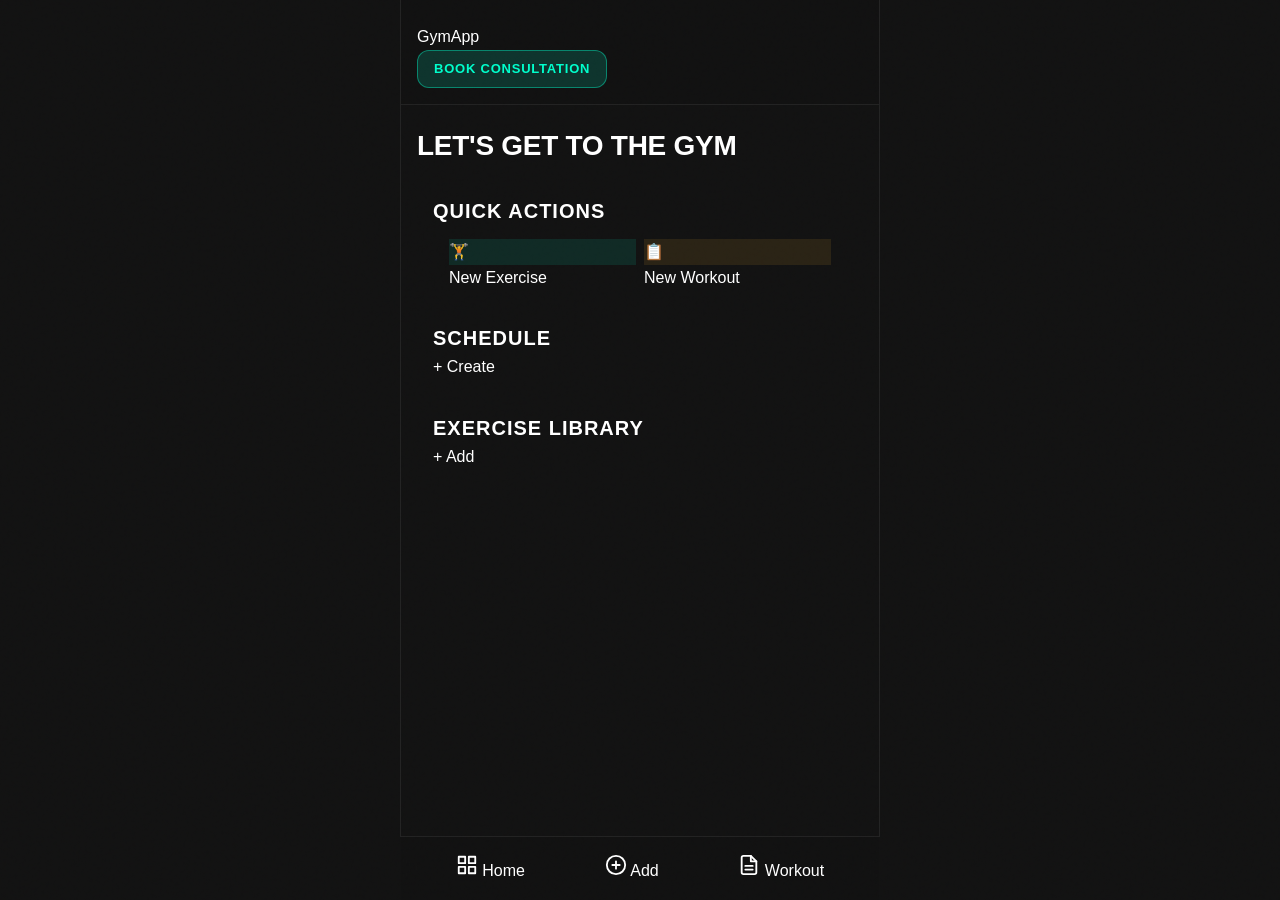
==== commit 6499a170: "Messing with the html" ====
--- a/index.html
+++ b/index.html
@@ -3,11 +3,10 @@
 <head>
   <meta charset="UTF-8" />
   <meta name="viewport" content="width=device-width, initial-scale=1.0" />
-  <meta name="description" content="GymStack — Your digital pocket coach" />
-  <title>GymStack — Dashboard</title>
-  <link rel="preconnect" href="https://fonts.googleapis.com" />
-  <link rel="preconnect" href="https://fonts.gstatic.com" crossorigin />
-  <link href="https://fonts.googleapis.com/css2?family=Barlow+Condensed:wght@700;800&family=Barlow:wght@400;500;600;700&display=swap" rel="stylesheet" />
+  <meta name="description" content="GymApp — Your digital workout planner" />
+  <title>GymApp — Dashboard</title>
+  <script src="js/storage.js" defer></script>
+  <script src="js/main.js" defer></script> 
   <link rel="stylesheet" href="css/main.css" />
 </head>
 <body>
@@ -16,11 +15,11 @@
 
   <!-- Top Header -->
   <header class="page-header" role="banner">
-    <div class="page-header__inner">
-      <span class="page-header__logo">Gym<span>Stack</span></span>
-      <nav class="page-header__actions" aria-label="Header actions">
-        <a href="add-exercise.html" class="btn btn--ghost-neon btn--sm" aria-label="Add new exercise">
-          + Exercise
+    <div class="page-header_inner">
+      <span class="page-header_logo">Gym<span>App</span></span>
+      <nav class="page-header_actions" aria-label="Header actions">
+        <a href="book-consultation.html" class="btn btn--ghost-neon btn--sm" aria-label="Book a consultation">
+          Book consultation
         </a>
       </nav>
     </div>
@@ -30,70 +29,46 @@
   <main class="page-content" id="main-content">
 
     <!-- Hero Greeting -->
-    <section class="dashboard__hero" aria-label="Greeting">
-      <p class="dashboard__greeting">Let's get to work</p>
-      <h1 class="dashboard__headline">
-        Train
-        <span id="js-headline-accent">Harder.</span>
+    <section class="dashboard_hero" aria-label="Greeting">
+      <h1 class="dashboard_headline">
+        Let's get to the
+        <span id="js-headline-accent">gym</span>
       </h1>
-    </section>
-
-    <!-- Stats Strip -->
-    <section class="stats-grid" style="margin: 0 0 32px; padding: 0 16px;" aria-label="Overview stats">
-      <article class="stat-card">
-        <div class="stat-card__value" id="stat-exercises">—</div>
-        <div class="stat-card__label">Exercises</div>
-      </article>
-      <article class="stat-card">
-        <div class="stat-card__value" id="stat-workouts">—</div>
-        <div class="stat-card__label">Workouts</div>
-      </article>
-      <article class="stat-card">
-        <div class="stat-card__value" id="stat-upcoming">—</div>
-        <div class="stat-card__label">Upcoming</div>
-      </article>
-    </section>
-
-    <!-- Next Workout Spotlight -->
-    <section style="padding: 0 16px;" aria-label="Next scheduled workout">
-      <div id="next-workout-container">
-        <!-- Rendered by JS -->
-      </div>
     </section>
 
     <!-- Quick Actions -->
     <section style="padding: 0 16px; margin-top: 32px;" aria-label="Quick actions">
-      <h2 class="section__title" style="margin-bottom: 12px;">Quick actions</h2>
+      <h2 class="section_title" style="margin-bottom: 12px;">Quick actions</h2>
       <div class="quick-actions">
-        <a href="add-exercise.html" class="quick-actions__item" aria-label="Add new exercise">
-          <div class="quick-actions__icon" style="background: rgba(0,255,204,0.1); color: #00FFCC;">🏋️</div>
-          <span class="quick-actions__text">New Exercise</span>
+        <a href="add-exercise.html" class="quick-actions_item" aria-label="Add new exercise">
+          <div class="quick-actions_icon" style="background: rgba(0,255,204,0.1); color: #00FFCC;">🏋️</div>
+          <span class="quick-actions_text">New Exercise</span>
         </a>
-        <a href="create-workout.html" class="quick-actions__item" aria-label="Create new workout">
-          <div class="quick-actions__icon" style="background: rgba(255,184,48,0.1); color: #FFB830;">📋</div>
-          <span class="quick-actions__text">New Workout</span>
+        <a href="create-workout.html" class="quick-actions_item" aria-label="Create new workout">
+          <div class="quick-actions_icon" style="background: rgba(255,184,48,0.1); color: #FFB830;">📋</div>
+          <span class="quick-actions_text">New Workout</span>
         </a>
+      </div>
+    </section>
+
+     <!-- Workout Schedule -->
+    <section style="padding: 0 16px; margin-top: 32px;" aria-label="Workout schedule">
+      <div class="section_header">
+        <h2 class="section_title">Schedule</h2>
+        <a href="create-workout.html" class="section_action" aria-label="Create new workout">+ Create</a>
+      </div>
+      <div class="card-stack" id="workout-list" role="list">
+        <!-- Rendered by JS -->
       </div>
     </section>
 
     <!-- Exercise Library -->
     <section style="padding: 0 16px; margin-top: 32px;" aria-label="Exercise library">
-      <div class="section__header">
-        <h2 class="section__title">Exercise Library</h2>
-        <a href="add-exercise.html" class="section__action" aria-label="Add new exercise">+ Add</a>
+      <div class="section_header">
+        <h2 class="section_title">Exercise Library</h2>
+        <a href="add-exercise.html" class="section_action" aria-label="Add new exercise">+ Add</a>
       </div>
       <div class="card-stack" id="exercise-list" role="list">
-        <!-- Rendered by JS -->
-      </div>
-    </section>
-
-    <!-- Workout Schedule -->
-    <section style="padding: 0 16px; margin-top: 32px;" aria-label="Workout schedule">
-      <div class="section__header">
-        <h2 class="section__title">Schedule</h2>
-        <a href="create-workout.html" class="section__action" aria-label="Create new workout">+ Create</a>
-      </div>
-      <div class="card-stack" id="workout-list" role="list">
         <!-- Rendered by JS -->
       </div>
     </section>
@@ -102,176 +77,36 @@
 
   <!-- Bottom Navigation -->
   <nav class="bottom-nav" aria-label="Main navigation">
-    <a href="index.html" class="bottom-nav__item bottom-nav__item--active" aria-current="page" aria-label="Dashboard">
-      <span class="bottom-nav__icon" aria-hidden="true">
+    <a href="index.html" class="bottom-nav_item bottom-nav_item--active" aria-current="page" aria-label="Dashboard">
+      <span class="bottom-nav_icon" aria-hidden="true">
         <svg width="22" height="22" viewBox="0 0 24 24" fill="none" stroke="currentColor" stroke-width="2" stroke-linecap="round" stroke-linejoin="round">
           <rect x="3" y="3" width="7" height="7"/><rect x="14" y="3" width="7" height="7"/>
           <rect x="14" y="14" width="7" height="7"/><rect x="3" y="14" width="7" height="7"/>
         </svg>
       </span>
-      <span class="bottom-nav__label">Home</span>
+      <span class="bottom-nav_label">Home</span>
     </a>
-    <a href="add-exercise.html" class="bottom-nav__item" aria-label="Add exercise">
-      <span class="bottom-nav__icon" aria-hidden="true">
+    <a href="add-exercise.html" class="bottom-nav_item" aria-label="Add exercise">
+      <span class="bottom-nav_icon" aria-hidden="true">
         <svg width="22" height="22" viewBox="0 0 24 24" fill="none" stroke="currentColor" stroke-width="2" stroke-linecap="round" stroke-linejoin="round">
           <circle cx="12" cy="12" r="10"/><line x1="12" y1="8" x2="12" y2="16"/><line x1="8" y1="12" x2="16" y2="12"/>
         </svg>
       </span>
-      <span class="bottom-nav__label">Add</span>
+      <span class="bottom-nav_label">Add</span>
     </a>
-    <a href="create-workout.html" class="bottom-nav__item" aria-label="Create workout">
-      <span class="bottom-nav__icon" aria-hidden="true">
+    <a href="create-workout.html" class="bottom-nav_item" aria-label="Create workout">
+      <span class="bottom-nav_icon" aria-hidden="true">
         <svg width="22" height="22" viewBox="0 0 24 24" fill="none" stroke="currentColor" stroke-width="2" stroke-linecap="round" stroke-linejoin="round">
           <path d="M14 2H6a2 2 0 0 0-2 2v16a2 2 0 0 0 2 2h12a2 2 0 0 0 2-2V8z"/>
           <polyline points="14,2 14,8 20,8"/><line x1="16" y1="13" x2="8" y2="13"/><line x1="16" y1="17" x2="8" y2="17"/>
         </svg>
       </span>
-      <span class="bottom-nav__label">Workout</span>
+      <span class="bottom-nav_label">Workout</span>
     </a>
   </nav>
 
-</div><!-- /.app-shell -->
+</div>
 
-<!-- Scripts -->
-<script src="js/storage.js"></script>
-<script src="js/main.js"></script>
-<script>
-  // ── Dashboard rendering ──────────────────────────────────────────────────
-  (function() {
-
-    function renderStats() {
-      const exercises = GymStack.ExerciseStore.getAll();
-      const workouts  = GymStack.WorkoutStore.getAll();
-      const upcoming  = GymStack.WorkoutStore.getUpcoming();
-
-      document.getElementById('stat-exercises').textContent = exercises.length;
-      document.getElementById('stat-workouts').textContent  = workouts.length;
-      document.getElementById('stat-upcoming').textContent  = upcoming.length;
-    }
-
-    function renderNextWorkout() {
-      const container = document.getElementById('next-workout-container');
-      const upcoming  = GymStack.WorkoutStore.getUpcoming();
-
-      if (!upcoming.length) {
-        container.innerHTML = `
-          <div class="dashboard__empty-state">
-            <div class="dashboard__empty-state-icon">🗓️</div>
-            <p class="dashboard__empty-state-text">No workouts planned</p>
-            <p class="dashboard__empty-state-sub">Build your first session to get started.</p>
-            <a href="create-workout.html" class="btn btn--primary">Create Workout</a>
-          </div>`;
-        return;
-      }
-
-      const next = upcoming[0];
-      const exercises = next.exerciseIds
-        .map(id => GymStack.ExerciseStore.getById(id))
-        .filter(Boolean);
-
-      container.innerHTML = `
-        <div class="dashboard__next-workout">
-          <p class="dashboard__next-date">${GymStack.formatDate(next.date)}</p>
-          <h2 class="dashboard__next-title">${next.name}</h2>
-          <div class="dashboard__next-tags">
-            ${exercises.map(ex => `<span class="workout-card__tag">${ex.name}</span>`).join('')}
-          </div>
-          <a href="create-workout.html" class="btn btn--ghost-neon btn--sm">View Plan</a>
-        </div>`;
-    }
-
-    function renderExerciseList() {
-      const container = document.getElementById('exercise-list');
-      const exercises = GymStack.ExerciseStore.getAll();
-
-      if (!exercises.length) {
-        container.innerHTML = `<p style="color:#555; font-size:0.875rem; padding:16px 0;">No exercises yet. <a href="add-exercise.html" style="color:#00FFCC">Add one →</a></p>`;
-        return;
-      }
-
-      container.innerHTML = exercises.map(ex => {
-        const badge   = GymStack.getTypeBadge(ex.type);
-        const metrics = GymStack.formatMetrics(ex);
-        return `
-          <article class="exercise-card" role="listitem">
-            <div class="exercise-card__badge exercise-card__badge--${badge.modifier}" aria-hidden="true">
-              ${badge.icon}
-            </div>
-            <div class="exercise-card__info">
-              <div class="exercise-card__name">${ex.name}</div>
-              <div class="exercise-card__meta">${metrics || ex.type}</div>
-            </div>
-            <div class="exercise-card__actions">
-              <button
-                class="btn btn--icon"
-                aria-label="Delete ${ex.name}"
-                style="border:1px solid rgba(255,62,62,0.3); color:#FF3E3E; background:rgba(255,62,62,0.08);"
-                onclick="deleteExercise('${ex.id}', '${ex.name.replace(/'/g, "\\'")}')"
-              >✕</button>
-            </div>
-          </article>`;
-      }).join('');
-    }
-
-    function renderWorkoutList() {
-      const container = document.getElementById('workout-list');
-      const workouts  = GymStack.WorkoutStore.getAll();
-
-      if (!workouts.length) {
-        container.innerHTML = `<p style="color:#555; font-size:0.875rem; padding:16px 0;">No workouts yet. <a href="create-workout.html" style="color:#00FFCC">Create one →</a></p>`;
-        return;
-      }
-
-      container.innerHTML = workouts.map(wk => {
-        const exercises = wk.exerciseIds.map(id => GymStack.ExerciseStore.getById(id)).filter(Boolean);
-        return `
-          <article class="workout-card" role="listitem">
-            <div class="workout-card__header">
-              <span class="workout-card__date">${GymStack.formatDate(wk.date)}</span>
-              <button
-                class="btn btn--icon btn--sm"
-                style="border:1px solid rgba(255,62,62,0.3); color:#FF3E3E; background:rgba(255,62,62,0.08); width:30px; height:30px; border-radius:8px; font-size:0.7rem;"
-                aria-label="Delete ${wk.name}"
-                onclick="deleteWorkout('${wk.id}', '${wk.name.replace(/'/g, "\\'")}')"
-              >✕</button>
-            </div>
-            <h3 class="workout-card__title">${wk.name}</h3>
-            <div class="workout-card__exercises">
-              ${exercises.map(ex => `<span class="workout-card__tag">${ex.name}</span>`).join('')}
-            </div>
-          </article>`;
-      }).join('');
-    }
-
-    window.deleteExercise = async function(id, name) {
-      const confirmed = await GymStack.confirmDialog(`Delete "${name}"?`);
-      if (confirmed) {
-        GymStack.ExerciseStore.delete(id);
-        GymStack.showToast(`"${name}" deleted`, 'success');
-        renderAll();
-      }
-    };
-
-    window.deleteWorkout = async function(id, name) {
-      const confirmed = await GymStack.confirmDialog(`Delete "${name}"?`);
-      if (confirmed) {
-        GymStack.WorkoutStore.delete(id);
-        GymStack.showToast(`"${name}" deleted`, 'success');
-        renderAll();
-      }
-    };
-
-    function renderAll() {
-      renderStats();
-      renderNextWorkout();
-      renderExerciseList();
-      renderWorkoutList();
-    }
-
-    document.addEventListener('DOMContentLoaded', renderAll);
-
-  })();
-</script>
 
 </body>
 </html>
--- a/css/main.css
+++ b/css/main.css
@@ -1,17 +1,20 @@
-/*
- * GymStack — Compiled CSS
- * Generated from scss/main.scss (7-1 Pattern)
- * To recompile: sass scss/main.scss css/main.css
- */
-
-/* ── base/_reset.scss ── */
-
-*, *::before, *::after { box-sizing: border-box; margin: 0; padding: 0; }
-
-html { font-size: 16px; scroll-behavior: smooth; -webkit-text-size-adjust: 100%; }
+@charset "UTF-8";
+*,
+*::before,
+*::after {
+  box-sizing: border-box;
+  margin: 0;
+  padding: 0;
+}
+
+html {
+  font-size: 16px;
+  scroll-behavior: smooth;
+  -webkit-text-size-adjust: 100%;
+}
 
 body {
-  font-family: 'Barlow', 'Barlow Condensed', -apple-system, BlinkMacSystemFont, 'Segoe UI', Roboto, sans-serif;
+  font-family: "Barlow", "Barlow Condensed", -apple-system, BlinkMacSystemFont, "Segoe UI", Roboto, sans-serif;
   background-color: #121212;
   color: #FFFFFF;
   line-height: 1.6;
@@ -21,20 +24,54 @@
   overflow-x: hidden;
 }
 
-ul, ol { list-style: none; }
-a { color: inherit; text-decoration: none; }
-button { cursor: pointer; border: none; background: none; font-family: inherit; }
-input, textarea, select { font-family: inherit; font-size: inherit; }
-img, video { max-width: 100%; display: block; }
-fieldset { border: none; }
-::-webkit-scrollbar { width: 4px; }
-::-webkit-scrollbar-track { background: #0D0D0D; }
-::-webkit-scrollbar-thumb { background: #555555; border-radius: 2px; }
-
-/* ── base/_typography.scss ── */
+ul, ol {
+  list-style: none;
+}
+
+a {
+  color: inherit;
+  text-decoration: none;
+}
+
+button {
+  cursor: pointer;
+  border: none;
+  background: none;
+  font-family: inherit;
+}
+
+input,
+textarea,
+select {
+  font-family: inherit;
+  font-size: inherit;
+}
+
+img,
+video {
+  max-width: 100%;
+  display: block;
+}
+
+fieldset {
+  border: none;
+}
+
+::-webkit-scrollbar {
+  width: 4px;
+}
+
+::-webkit-scrollbar-track {
+  background: #0D0D0D;
+}
+
+::-webkit-scrollbar-thumb {
+  background: #555555;
+  border-radius: 2px;
+}
 
 .display-xl {
-  font-family: 'Barlow Condensed', sans-serif;
+  font-family: "Barlow Condensed", "Barlow", "Barlow Condensed", -apple-system, BlinkMacSystemFont, "Segoe UI", Roboto, sans-serif;
   font-size: clamp(2.5rem, 8vw, 4rem);
   font-weight: 800;
   letter-spacing: -0.02em;
@@ -43,7 +80,7 @@
 }
 
 .display-lg {
-  font-family: 'Barlow Condensed', sans-serif;
+  font-family: "Barlow Condensed", "Barlow", "Barlow Condensed", -apple-system, BlinkMacSystemFont, "Segoe UI", Roboto, sans-serif;
   font-size: clamp(1.75rem, 5vw, 2.5rem);
   font-weight: 700;
   letter-spacing: -0.01em;
@@ -52,509 +89,1114 @@
 }
 
 h1 {
-  font-family: 'Barlow Condensed', sans-serif;
-  font-size: 1.75rem; font-weight: 700;
-  letter-spacing: -0.01em; line-height: 1.2; text-transform: uppercase;
+  font-family: "Barlow Condensed", "Barlow", "Barlow Condensed", -apple-system, BlinkMacSystemFont, "Segoe UI", Roboto, sans-serif;
+  font-size: 1.75rem;
+  font-weight: 700;
+  letter-spacing: -0.01em;
+  line-height: 1.2;
+  text-transform: uppercase;
 }
 
 h2 {
-  font-family: 'Barlow Condensed', sans-serif;
-  font-size: 1.25rem; font-weight: 700;
-  letter-spacing: 0.05em; text-transform: uppercase;
-}
-
-h3 { font-size: 1rem; font-weight: 600; }
-p  { font-size: 0.9375rem; line-height: 1.65; color: #B3B3B3; }
-
-.label-caps { font-size: 0.6875rem; font-weight: 700; letter-spacing: 0.12em; text-transform: uppercase; color: #555555; }
-.text-neon   { color: #00FFCC; }
-.text-danger { color: #FF3E3E; }
-.text-muted  { color: #B3B3B3; }
-
-/* ── layout/_grid.scss ── */
+  font-family: "Barlow Condensed", "Barlow", "Barlow Condensed", -apple-system, BlinkMacSystemFont, "Segoe UI", Roboto, sans-serif;
+  font-size: 1.25rem;
+  font-weight: 700;
+  letter-spacing: 0.05em;
+  text-transform: uppercase;
+}
+
+h3 {
+  font-size: 1rem;
+  font-weight: 600;
+}
+
+p {
+  font-size: 0.9375rem;
+  line-height: 1.65;
+  color: #B3B3B3;
+}
+
+.label-caps {
+  font-size: 0.6875rem;
+  font-weight: 700;
+  letter-spacing: 0.12em;
+  text-transform: uppercase;
+  color: #555555;
+}
+
+.text-neon {
+  color: #00FFCC;
+}
+
+.text-danger {
+  color: #FF3E3E;
+}
+
+.text-muted {
+  color: #B3B3B3;
+}
 
 .app-shell {
-  max-width: 480px; margin: 0 auto; min-height: 100vh;
-  display: flex; flex-direction: column; position: relative;
-}
-
+  max-width: 480px;
+  margin: 0 auto;
+  min-height: 100vh;
+  display: flex;
+  flex-direction: column;
+  position: relative;
+}
 .app-shell::before {
-  content: ''; position: fixed; inset: 0;
+  content: "";
+  position: fixed;
+  inset: 0;
   background-image: url("data:image/svg+xml,%3Csvg viewBox='0 0 256 256' xmlns='http://www.w3.org/2000/svg'%3E%3Cfilter id='noise'%3E%3CfeTurbulence type='fractalNoise' baseFrequency='0.9' numOctaves='4' stitchTiles='stitch'/%3E%3C/filter%3E%3Crect width='100%25' height='100%25' filter='url(%23noise)' opacity='0.03'/%3E%3C/svg%3E");
-  pointer-events: none; z-index: 301; mix-blend-mode: overlay;
+  pointer-events: none;
+  z-index: 301;
+  mix-blend-mode: overlay;
 }
 
 .page-content {
-  flex: 1; padding: 24px 16px;
-  padding-bottom: calc(64px + 32px); overflow-y: auto;
-}
-
-.section { margin-bottom: 32px; }
-
+  flex: 1;
+  padding: 24px 16px;
+  padding-bottom: 96px;
+  overflow-y: auto;
+}
+
+.section {
+  margin-bottom: 32px;
+}
 .section__header {
-  display: flex; justify-content: space-between;
-  align-items: center; margin-bottom: 16px;
-}
-
+  display: flex;
+  justify-content: space-between;
+  align-items: center;
+  margin-bottom: 16px;
+}
 .section__title {
-  font-family: 'Barlow Condensed', sans-serif;
-  font-size: 0.875rem; font-weight: 700;
-  letter-spacing: 0.1em; text-transform: uppercase; color: #B3B3B3;
-}
-
-.section__action { font-size: 0.8125rem; font-weight: 600; color: #00FFCC; cursor: pointer; }
-.section__action:hover { text-decoration: underline; }
-
-.card-stack { display: flex; flex-direction: column; gap: 8px; }
-
-.stats-grid { display: grid; grid-template-columns: repeat(3, 1fr); gap: 8px; }
-
-.flex { display: flex; }
-.flex-col { flex-direction: column; }
-.items-center { align-items: center; }
-.justify-between { justify-content: space-between; }
-.gap-sm { gap: 8px; }
-.gap-md { gap: 16px; }
-.mt-sm { margin-top: 8px; }
-.mt-md { margin-top: 16px; }
-.mt-lg { margin-top: 24px; }
-.mb-md { margin-bottom: 16px; }
-.mb-lg { margin-bottom: 24px; }
-.w-full { width: 100%; }
-.text-right { text-align: right; }
+  font-family: "Barlow Condensed", "Barlow", "Barlow Condensed", -apple-system, BlinkMacSystemFont, "Segoe UI", Roboto, sans-serif;
+  font-size: 0.875rem;
+  font-weight: 700;
+  letter-spacing: 0.1em;
+  text-transform: uppercase;
+  color: #B3B3B3;
+}
+.section__action {
+  font-size: 0.8125rem;
+  font-weight: 600;
+  color: #00FFCC;
+  cursor: pointer;
+}
+.section__action:hover {
+  text-decoration: underline;
+}
+
+.card-stack {
+  display: flex;
+  flex-direction: column;
+  gap: 8px;
+}
+
+.stats-grid {
+  display: grid;
+  grid-template-columns: repeat(3, 1fr);
+  gap: 8px;
+}
+
+.flex {
+  display: flex;
+}
+
+.flex-col {
+  flex-direction: column;
+}
+
+.items-center {
+  align-items: center;
+}
+
+.justify-between {
+  justify-content: space-between;
+}
+
+.gap-sm {
+  gap: 8px;
+}
+
+.gap-md {
+  gap: 16px;
+}
+
+.mt-sm {
+  margin-top: 8px;
+}
+
+.mt-md {
+  margin-top: 16px;
+}
+
+.mt-lg {
+  margin-top: 24px;
+}
+
+.mb-md {
+  margin-bottom: 16px;
+}
+
+.mb-lg {
+  margin-bottom: 24px;
+}
+
+.w-full {
+  width: 100%;
+}
+
+.text-right {
+  text-align: right;
+}
 
 @supports (min-width: 0) {
   @media (min-width: 600px) {
-    .app-shell { border-left: 1px solid rgba(255,255,255,0.07); border-right: 1px solid rgba(255,255,255,0.07); }
+    .app-shell {
+      border-left: 1px solid rgba(255, 255, 255, 0.07);
+      border-right: 1px solid rgba(255, 255, 255, 0.07);
+    }
   }
 }
-
-/* ── layout/_header.scss ── */
-
 .page-header {
-  padding: 24px 16px 16px; position: sticky; top: 0; z-index: 99;
-  background: rgba(18,18,18,0.9);
-  backdrop-filter: blur(20px); -webkit-backdrop-filter: blur(20px);
-  border-bottom: 1px solid rgba(255,255,255,0.07);
-}
-
-.page-header__inner { display: flex; align-items: center; justify-content: space-between; gap: 16px; }
-
+  padding: 24px 16px 16px;
+  position: sticky;
+  top: 0;
+  z-index: 99;
+  background: #121212;
+  backdrop-filter: blur(20px);
+  -webkit-backdrop-filter: blur(20px);
+  background: rgba(18, 18, 18, 0.9);
+  border-bottom: 1px solid rgba(255, 255, 255, 0.07);
+}
+.page-header__inner {
+  display: flex;
+  align-items: center;
+  justify-content: space-between;
+  gap: 16px;
+}
 .page-header__back {
-  width: 36px; height: 36px; border-radius: 8px; background: #1E1E1E;
-  display: flex; align-items: center; justify-content: center;
-  border: 1px solid rgba(255,255,255,0.07); flex-shrink: 0;
-  transition: all 0.3s ease; color: #FFFFFF;
-}
-
-.page-header__back:hover { border-color: #00FFCC; color: #00FFCC; }
-
+  width: 36px;
+  height: 36px;
+  border-radius: 8px;
+  background: #1E1E1E;
+  display: flex;
+  align-items: center;
+  justify-content: center;
+  border: 1px solid rgba(255, 255, 255, 0.07);
+  flex-shrink: 0;
+  transition: all 0.3s ease;
+  color: #FFFFFF;
+}
+.page-header__back:hover {
+  border-color: #00FFCC;
+  color: #00FFCC;
+}
 .page-header__logo {
-  font-family: 'Barlow Condensed', sans-serif;
-  font-size: 1.5rem; font-weight: 800; letter-spacing: 0.08em; text-transform: uppercase;
-}
-
-.page-header__logo span { color: #00FFCC; }
-
+  font-family: "Barlow Condensed", "Barlow", "Barlow Condensed", -apple-system, BlinkMacSystemFont, "Segoe UI", Roboto, sans-serif;
+  font-size: 1.5rem;
+  font-weight: 800;
+  letter-spacing: 0.08em;
+  text-transform: uppercase;
+}
+.page-header__logo span {
+  color: #00FFCC;
+}
 .page-header__title {
-  font-family: 'Barlow Condensed', sans-serif;
-  font-size: 1.125rem; font-weight: 700; letter-spacing: 0.06em; text-transform: uppercase;
-}
-
-.page-header__actions { display: flex; gap: 8px; }
+  font-family: "Barlow Condensed", "Barlow", "Barlow Condensed", -apple-system, BlinkMacSystemFont, "Segoe UI", Roboto, sans-serif;
+  font-size: 1.125rem;
+  font-weight: 700;
+  letter-spacing: 0.06em;
+  text-transform: uppercase;
+}
+.page-header__actions {
+  display: flex;
+  gap: 8px;
+}
 
 .bottom-nav {
-  position: fixed; bottom: 0; left: 50%; transform: translateX(-50%);
-  width: 100%; max-width: 480px; height: 64px;
-  background: rgba(18,18,18,0.95);
-  backdrop-filter: blur(20px); -webkit-backdrop-filter: blur(20px);
-  border-top: 1px solid rgba(255,255,255,0.07);
-  display: flex; align-items: center; justify-content: space-around;
-  z-index: 100; padding: 0 16px;
-}
-
+  position: fixed;
+  bottom: 0;
+  left: 50%;
+  transform: translateX(-50%);
+  width: 100%;
+  max-width: 480px;
+  height: 64px;
+  background: rgba(18, 18, 18, 0.95);
+  backdrop-filter: blur(20px);
+  -webkit-backdrop-filter: blur(20px);
+  border-top: 1px solid rgba(255, 255, 255, 0.07);
+  display: flex;
+  align-items: center;
+  justify-content: space-around;
+  z-index: 100;
+  padding: 0 16px;
+}
 .bottom-nav__item {
-  display: flex; flex-direction: column; align-items: center;
-  gap: 4px; padding: 8px 16px; border-radius: 8px;
-  transition: all 0.3s ease; color: #555555; min-width: 60px; position: relative;
-}
-
-.bottom-nav__item--active { color: #00FFCC; }
-
+  display: flex;
+  flex-direction: column;
+  align-items: center;
+  gap: 4px;
+  padding: 8px 16px;
+  border-radius: 8px;
+  transition: all 0.3s ease;
+  color: #555555;
+  min-width: 60px;
+  position: relative;
+}
+.bottom-nav__item--active {
+  color: #00FFCC;
+}
+.bottom-nav__item--active .bottom-nav__label {
+  color: #00FFCC;
+}
 .bottom-nav__item--active::before {
-  content: ''; position: absolute; bottom: 4px;
-  width: 4px; height: 4px; border-radius: 50%;
-  background: #00FFCC; box-shadow: 0 0 6px #00FFCC;
-}
-
-.bottom-nav__item:hover:not(.bottom-nav__item--active) { color: #B3B3B3; }
-
-.bottom-nav__icon { width: 22px; height: 22px; display: flex; align-items: center; justify-content: center; }
-
-.bottom-nav__label { font-size: 0.625rem; font-weight: 700; letter-spacing: 0.06em; text-transform: uppercase; color: inherit; }
+  content: "";
+  position: absolute;
+  bottom: 4px;
+  width: 4px;
+  height: 4px;
+  border-radius: 50%;
+  background: #00FFCC;
+  box-shadow: 0 0 6px #00FFCC;
+}
+.bottom-nav__item:hover:not(.bottom-nav__item--active) {
+  color: #B3B3B3;
+}
+.bottom-nav__icon {
+  width: 22px;
+  height: 22px;
+  display: flex;
+  align-items: center;
+  justify-content: center;
+}
+.bottom-nav__label {
+  font-size: 0.625rem;
+  font-weight: 700;
+  letter-spacing: 0.06em;
+  text-transform: uppercase;
+  color: inherit;
+}
 
 .toast {
-  position: fixed; bottom: calc(64px + 16px);
-  left: 50%; transform: translateX(-50%) translateY(100px);
-  background: #252525; border: 1px solid rgba(255,255,255,0.07);
-  border-radius: 12px; padding: 12px 24px;
-  font-size: 0.875rem; font-weight: 600; white-space: nowrap;
-  z-index: 300; transition: transform 0.4s cubic-bezier(0.34,1.56,0.64,1);
-  display: flex; align-items: center; gap: 8px;
-}
-
-.toast--visible { transform: translateX(-50%) translateY(0); }
-.toast--success { border-color: rgba(0,255,204,0.4); color: #00FFCC; }
-.toast--error   { border-color: rgba(255,62,62,0.4);  color: #FF3E3E; }
-
-/* ── components/_buttons.scss ── */
+  position: fixed;
+  bottom: 80px;
+  left: 50%;
+  transform: translateX(-50%) translateY(100px);
+  background: #252525;
+  border: 1px solid rgba(255, 255, 255, 0.07);
+  border-radius: 12px;
+  padding: 12px 24px;
+  font-size: 0.875rem;
+  font-weight: 600;
+  white-space: nowrap;
+  z-index: 300;
+  transition: transform 0.4s cubic-bezier(0.34, 1.56, 0.64, 1);
+  display: flex;
+  align-items: center;
+  gap: 8px;
+}
+.toast--visible {
+  transform: translateX(-50%) translateY(0);
+}
+.toast--success {
+  border-color: rgba(0, 255, 204, 0.4);
+  color: #00FFCC;
+}
+.toast--error {
+  border-color: rgba(255, 62, 62, 0.4);
+  color: #FF3E3E;
+}
 
 .btn {
-  display: inline-flex; align-items: center; justify-content: center;
-  gap: 8px; padding: 14px 32px; border-radius: 12px;
-  font-family: 'Barlow Condensed', sans-serif;
-  font-size: 0.9375rem; font-weight: 700;
-  letter-spacing: 0.06em; text-transform: uppercase;
-  transition: all 0.3s ease; white-space: nowrap; position: relative; overflow: hidden;
-}
-
+  display: inline-flex;
+  align-items: center;
+  justify-content: center;
+  gap: 8px;
+  padding: 14px 32px;
+  border-radius: 12px;
+  font-family: "Barlow Condensed", "Barlow", "Barlow Condensed", -apple-system, BlinkMacSystemFont, "Segoe UI", Roboto, sans-serif;
+  font-size: 0.9375rem;
+  font-weight: 700;
+  letter-spacing: 0.06em;
+  text-transform: uppercase;
+  transition: all 0.3s ease;
+  white-space: nowrap;
+  position: relative;
+  overflow: hidden;
+}
 .btn::after {
-  content: ''; position: absolute; inset: 0;
-  background: rgba(255,255,255,0.05); opacity: 0; transition: opacity 0.15s ease;
-}
-
-.btn:hover::after { opacity: 1; }
-.btn:active { transform: scale(0.97); }
-
-.btn--primary { background: #00FFCC; color: #121212; }
-.btn--primary:hover { box-shadow: 0 0 20px rgba(0,255,204,0.35), 0 0 40px rgba(0,255,204,0.1); background: #1AFFD4; }
-
-.btn--danger { background: #FF3E3E; color: #FFFFFF; }
-.btn--danger:hover { box-shadow: 0 0 20px rgba(255,62,62,0.35); }
-
-.btn--ghost { background: transparent; color: #FFFFFF; border: 1px solid rgba(255,255,255,0.07); }
-.btn--ghost:hover { border-color: #00FFCC; color: #00FFCC; }
-
-.btn--ghost-neon { background: rgba(0,255,204,0.15); color: #00FFCC; border: 1px solid rgba(0,255,204,0.4); }
-.btn--ghost-neon:hover { box-shadow: 0 0 20px rgba(0,255,204,0.35), 0 0 40px rgba(0,255,204,0.1); background: rgba(0,255,204,0.25); }
-
-.btn--icon { padding: 12px; border-radius: 8px; width: 44px; height: 44px; }
-.btn--full { width: 100%; }
-.btn--sm   { padding: 8px 16px; font-size: 0.8125rem; }
-
-.btn:disabled, .btn[aria-disabled="true"] { opacity: 0.4; cursor: not-allowed; pointer-events: none; }
+  content: "";
+  position: absolute;
+  inset: 0;
+  background: rgba(255, 255, 255, 0.05);
+  opacity: 0;
+  transition: opacity 0.15s ease;
+}
+.btn:hover::after {
+  opacity: 1;
+}
+.btn:active {
+  transform: scale(0.97);
+}
+.btn--primary {
+  background: #00FFCC;
+  color: #121212;
+}
+.btn--primary:hover {
+  box-shadow: 0 0 20px rgba(0, 255, 204, 0.35), 0 0 40px rgba(0, 255, 204, 0.1);
+  background: rgb(25.5, 255, 209.1);
+}
+.btn--danger {
+  background: #FF3E3E;
+  color: #FFFFFF;
+}
+.btn--danger:hover {
+  box-shadow: 0 0 20px rgba(255, 62, 62, 0.35);
+}
+.btn--ghost {
+  background: transparent;
+  color: #FFFFFF;
+  border: 1px solid rgba(255, 255, 255, 0.07);
+}
+.btn--ghost:hover {
+  border-color: #00FFCC;
+  color: #00FFCC;
+}
+.btn--ghost-neon {
+  background: rgba(0, 255, 204, 0.15);
+  color: #00FFCC;
+  border: 1px solid rgba(0, 255, 204, 0.4);
+}
+.btn--ghost-neon:hover {
+  box-shadow: 0 0 20px rgba(0, 255, 204, 0.35), 0 0 40px rgba(0, 255, 204, 0.1);
+  background: rgba(0, 255, 204, 0.25);
+}
+.btn--icon {
+  padding: 12px;
+  border-radius: 8px;
+  width: 44px;
+  height: 44px;
+}
+.btn--full {
+  width: 100%;
+}
+.btn--sm {
+  padding: 8px 16px;
+  font-size: 0.8125rem;
+}
+.btn:disabled, .btn[aria-disabled=true] {
+  opacity: 0.4;
+  cursor: not-allowed;
+  pointer-events: none;
+}
 
 .fab {
-  position: fixed; bottom: calc(64px + 24px); right: 24px;
-  width: 56px; height: 56px; border-radius: 50%;
-  background: #00FFCC; color: #121212;
-  display: flex; align-items: center; justify-content: center;
-  font-size: 1.5rem; font-weight: 300;
-  box-shadow: 0 0 20px rgba(0,255,204,0.35), 0 0 40px rgba(0,255,204,0.1);
-  transition: all 0.3s ease; z-index: 99;
-}
-
-.fab:hover  { transform: scale(1.1) rotate(90deg); }
-.fab:active { transform: scale(0.95); }
-
-/* ── components/_cards.scss ── */
-
-.card {
-  background: #1E1E1E; border-radius: 12px;
-  border: 1px solid rgba(255,255,255,0.07); padding: 24px;
+  position: fixed;
+  bottom: 88px;
+  right: 24px;
+  width: 56px;
+  height: 56px;
+  border-radius: 50%;
+  background: #00FFCC;
+  color: #121212;
+  display: flex;
+  align-items: center;
+  justify-content: center;
+  font-size: 1.5rem;
+  font-weight: 300;
+  box-shadow: 0 0 20px rgba(0, 255, 204, 0.35), 0 0 40px rgba(0, 255, 204, 0.1);
+  transition: all 0.3s ease;
+  z-index: 99;
+}
+.fab:hover {
+  transform: scale(1.1) rotate(90deg);
+}
+.fab:active {
+  transform: scale(0.95);
+}
+
+.card, .workout-card, .stat-card, .exercise-card {
+  background: #1E1E1E;
+  border-radius: 12px;
+  border: 1px solid rgba(255, 255, 255, 0.07);
+  padding: 24px;
   transition: border-color 0.3s ease, box-shadow 0.3s ease;
-  position: relative; overflow: hidden;
-}
-
-.card:hover { border-color: rgba(255,255,255,0.12); }
-
+  position: relative;
+  overflow: hidden;
+}
+.card:hover, .workout-card:hover, .stat-card:hover, .exercise-card:hover {
+  border-color: rgba(255, 255, 255, 0.12);
+}
 .card--accented::before, .workout-card::before {
-  content: ''; position: absolute; left: 0; top: 0; bottom: 0;
-  width: 3px; background: #00FFCC; border-radius: 12px 0 0 12px;
-}
-
+  content: "";
+  position: absolute;
+  left: 0;
+  top: 0;
+  bottom: 0;
+  width: 3px;
+  background: #00FFCC;
+  border-radius: 12px 0 0 12px;
+}
 .card--danger::before {
-  content: ''; position: absolute; left: 0; top: 0; bottom: 0;
-  width: 3px; background: #FF3E3E; border-radius: 12px 0 0 12px;
-}
-
-.card--raised { background: #252525; }
-.card--interactive { cursor: pointer; }
-.card--interactive:hover { border-color: rgba(0,255,204,0.4); box-shadow: 0 0 0 1px rgba(0,255,204,0.4), 0 4px 24px rgba(0,0,0,0.4); }
+  content: "";
+  position: absolute;
+  left: 0;
+  top: 0;
+  bottom: 0;
+  width: 3px;
+  background: #FF3E3E;
+  border-radius: 12px 0 0 12px;
+}
+.card--raised {
+  background: #252525;
+}
+.card--interactive {
+  cursor: pointer;
+}
+.card--interactive:hover {
+  border-color: rgba(0, 255, 204, 0.4);
+  box-shadow: 0 0 0 1px rgba(0, 255, 204, 0.4), 0 4px 24px rgba(0, 0, 0, 0.4);
+}
 
 .exercise-card {
-  background: #1E1E1E; border-radius: 12px;
-  border: 1px solid rgba(255,255,255,0.07); padding: 16px;
-  transition: border-color 0.3s ease; position: relative;
-  display: flex; align-items: center; gap: 16px;
-}
-
-.exercise-card:hover { border-color: rgba(255,255,255,0.12); }
-
+  display: flex;
+  align-items: center;
+  gap: 16px;
+  padding: 16px;
+}
 .exercise-card__badge {
-  flex-shrink: 0; width: 44px; height: 44px; border-radius: 8px;
-  display: flex; align-items: center; justify-content: center; font-size: 1.25rem;
-}
-
-.exercise-card__badge--weights      { background: rgba(255,184,48,0.15);  color: #FFB830; }
-.exercise-card__badge--cardio       { background: rgba(0,255,204,0.12);   color: #00FFCC; }
-.exercise-card__badge--hiit         { background: rgba(255,62,62,0.15);   color: #FF3E3E; }
-.exercise-card__badge--calisthenics { background: rgba(180,120,255,0.15); color: #B478FF; }
-
-.exercise-card__info { flex: 1; min-width: 0; }
-.exercise-card__name { font-weight: 600; font-size: 0.9375rem; white-space: nowrap; overflow: hidden; text-overflow: ellipsis; }
-.exercise-card__meta { font-size: 0.8125rem; color: #B3B3B3; margin-top: 2px; }
-.exercise-card__actions { display: flex; gap: 4px; flex-shrink: 0; }
+  flex-shrink: 0;
+  width: 44px;
+  height: 44px;
+  border-radius: 8px;
+  display: flex;
+  align-items: center;
+  justify-content: center;
+  font-size: 1.25rem;
+}
+.exercise-card__badge--weights {
+  background: rgba(255, 184, 48, 0.15);
+  color: #FFB830;
+}
+.exercise-card__badge--cardio {
+  background: rgba(0, 255, 204, 0.12);
+  color: #00FFCC;
+}
+.exercise-card__badge--hiit {
+  background: rgba(255, 62, 62, 0.15);
+  color: #FF3E3E;
+}
+.exercise-card__badge--calisthenics {
+  background: rgba(180, 120, 255, 0.15);
+  color: #B478FF;
+}
+.exercise-card__info {
+  flex: 1;
+  min-width: 0;
+}
+.exercise-card__name {
+  font-weight: 600;
+  font-size: 0.9375rem;
+  white-space: nowrap;
+  overflow: hidden;
+  text-overflow: ellipsis;
+}
+.exercise-card__meta {
+  font-size: 0.8125rem;
+  color: #B3B3B3;
+  margin-top: 2px;
+}
+.exercise-card__actions {
+  display: flex;
+  gap: 4px;
+  flex-shrink: 0;
+}
 
 .stat-card {
-  background: #1E1E1E; border-radius: 12px;
-  border: 1px solid rgba(255,255,255,0.07); padding: 24px 16px;
-  text-align: center; transition: border-color 0.3s ease;
-}
-
+  text-align: center;
+  padding: 24px 16px;
+}
 .stat-card__value {
-  font-family: 'Barlow Condensed', sans-serif;
-  font-size: 2rem; font-weight: 800; color: #00FFCC; line-height: 1;
-}
-
+  font-family: "Barlow Condensed", "Barlow", "Barlow Condensed", -apple-system, BlinkMacSystemFont, "Segoe UI", Roboto, sans-serif;
+  font-size: 2rem;
+  font-weight: 800;
+  color: #00FFCC;
+  line-height: 1;
+}
 .stat-card__label {
-  font-size: 0.75rem; font-weight: 700; letter-spacing: 0.1em;
-  text-transform: uppercase; color: #B3B3B3; margin-top: 4px;
+  font-size: 0.75rem;
+  font-weight: 700;
+  letter-spacing: 0.1em;
+  text-transform: uppercase;
+  color: #B3B3B3;
+  margin-top: 4px;
 }
 
 .workout-card {
-  background: #1E1E1E; border-radius: 12px;
-  border: 1px solid rgba(255,255,255,0.07); padding: 24px;
-  cursor: pointer; position: relative; overflow: hidden;
+  cursor: pointer;
+}
+.workout-card:hover {
+  border-color: rgba(0, 255, 204, 0.4);
+  box-shadow: 0 0 0 1px rgba(0, 255, 204, 0.4), 0 4px 24px rgba(0, 0, 0, 0.4);
+}
+.workout-card__header {
+  display: flex;
+  justify-content: space-between;
+  align-items: flex-start;
+  margin-bottom: 8px;
+}
+.workout-card__date {
+  font-size: 0.75rem;
+  font-weight: 700;
+  letter-spacing: 0.08em;
+  text-transform: uppercase;
+  color: #00FFCC;
+}
+.workout-card__title {
+  font-family: "Barlow Condensed", "Barlow", "Barlow Condensed", -apple-system, BlinkMacSystemFont, "Segoe UI", Roboto, sans-serif;
+  font-size: 1.125rem;
+  font-weight: 700;
+  text-transform: uppercase;
+  letter-spacing: 0.03em;
+}
+.workout-card__exercises {
+  display: flex;
+  flex-wrap: wrap;
+  gap: 4px;
+  margin-top: 8px;
+}
+.workout-card__tag {
+  padding: 3px 10px;
+  border-radius: 20px;
+  font-size: 0.75rem;
+  font-weight: 600;
+  background: #252525;
+  color: #B3B3B3;
+  border: 1px solid rgba(255, 255, 255, 0.07);
+}
+
+.form-group {
+  display: flex;
+  flex-direction: column;
+  gap: 8px;
+  margin-bottom: 24px;
+}
+
+.form-label {
+  font-size: 0.75rem;
+  font-weight: 700;
+  letter-spacing: 0.1em;
+  text-transform: uppercase;
+  color: #B3B3B3;
+}
+
+.form-control {
+  width: 100%;
+  padding: 14px 16px;
+  background: #2A2A2A;
+  border: 1px solid rgba(255, 255, 255, 0.07);
+  border-radius: 12px;
+  color: #FFFFFF;
+  font-size: 0.9375rem;
   transition: border-color 0.3s ease, box-shadow 0.3s ease;
-}
-
-.workout-card:hover { border-color: rgba(0,255,204,0.4); box-shadow: 0 0 0 1px rgba(0,255,204,0.4), 0 4px 24px rgba(0,0,0,0.4); }
-
-.workout-card__header { display: flex; justify-content: space-between; align-items: flex-start; margin-bottom: 8px; }
-.workout-card__date   { font-size: 0.75rem; font-weight: 700; letter-spacing: 0.08em; text-transform: uppercase; color: #00FFCC; }
-.workout-card__title  { font-family: 'Barlow Condensed', sans-serif; font-size: 1.125rem; font-weight: 700; text-transform: uppercase; letter-spacing: 0.03em; }
-.workout-card__exercises { display: flex; flex-wrap: wrap; gap: 4px; margin-top: 8px; }
-.workout-card__tag { padding: 3px 10px; border-radius: 20px; font-size: 0.75rem; font-weight: 600; background: #252525; color: #B3B3B3; border: 1px solid rgba(255,255,255,0.07); }
-
-/* ── components/_forms.scss ── */
-
-.form-group { display: flex; flex-direction: column; gap: 8px; margin-bottom: 24px; }
-
-.form-label { font-size: 0.75rem; font-weight: 700; letter-spacing: 0.1em; text-transform: uppercase; color: #B3B3B3; }
-
-.form-control {
-  width: 100%; padding: 14px 16px; background: #2A2A2A;
-  border: 1px solid rgba(255,255,255,0.07); border-radius: 12px;
-  color: #FFFFFF; font-size: 0.9375rem;
-  transition: border-color 0.3s ease, box-shadow 0.3s ease;
-  appearance: none; -webkit-appearance: none;
-}
-
-.form-control::placeholder { color: #555555; }
-
+  appearance: none;
+}
+.form-control::placeholder {
+  color: #555555;
+}
 .form-control:focus {
-  outline: none; border-color: #00FFCC;
-  box-shadow: 0 0 0 3px rgba(0,255,204,0.15);
-}
-
-.form-control--error { border-color: #FF3E3E; }
-.form-control--error:focus { box-shadow: 0 0 0 3px rgba(255,62,62,0.15); }
+  outline: none;
+  border-color: #00FFCC;
+  box-shadow: 0 0 0 3px rgba(0, 255, 204, 0.15);
+}
+.form-control--error {
+  border-color: #FF3E3E;
+}
+.form-control--error:focus {
+  box-shadow: 0 0 0 3px rgba(255, 62, 62, 0.15);
+}
+.form-control--success {
+  border-color: #00FFCC;
+}
 
 select.form-control {
   background-image: url("data:image/svg+xml,%3Csvg xmlns='http://www.w3.org/2000/svg' width='12' height='8' viewBox='0 0 12 8'%3E%3Cpath d='M1 1l5 5 5-5' stroke='%23B3B3B3' stroke-width='1.5' fill='none' stroke-linecap='round'/%3E%3C/svg%3E");
-  background-repeat: no-repeat; background-position: right 14px center; padding-right: 40px; cursor: pointer;
-}
-
-select.form-control option { background: #1E1E1E; color: #FFFFFF; }
-
-textarea.form-control { resize: vertical; min-height: 100px; line-height: 1.6; }
-
-.form-error { font-size: 0.8125rem; color: #FF3E3E; display: flex; align-items: center; gap: 4px; }
-
-.form-row   { display: grid; grid-template-columns: 1fr 1fr; gap: 16px; }
-.form-row--3 { grid-template-columns: 1fr 1fr 1fr; }
-
-.toggle { display: flex; align-items: center; gap: 16px; cursor: pointer; }
-.toggle__input { position: absolute; opacity: 0; width: 0; height: 0; }
-
+  background-repeat: no-repeat;
+  background-position: right 14px center;
+  padding-right: 40px;
+  cursor: pointer;
+}
+select.form-control option {
+  background: #1E1E1E;
+  color: #FFFFFF;
+}
+
+textarea.form-control {
+  resize: vertical;
+  min-height: 100px;
+  line-height: 1.6;
+}
+
+.form-error {
+  font-size: 0.8125rem;
+  color: #FF3E3E;
+  display: flex;
+  align-items: center;
+  gap: 4px;
+}
+
+.form-row {
+  display: grid;
+  grid-template-columns: 1fr 1fr;
+  gap: 16px;
+}
+.form-row--3 {
+  grid-template-columns: 1fr 1fr 1fr;
+}
+
+.toggle {
+  display: flex;
+  align-items: center;
+  gap: 16px;
+  cursor: pointer;
+}
+.toggle__input {
+  position: absolute;
+  opacity: 0;
+  width: 0;
+  height: 0;
+}
 .toggle__track {
-  width: 44px; height: 24px; border-radius: 12px;
-  background: #252525; border: 1px solid rgba(255,255,255,0.07);
-  position: relative; transition: all 0.3s ease; flex-shrink: 0;
-}
-
+  width: 44px;
+  height: 24px;
+  border-radius: 12px;
+  background: #252525;
+  border: 1px solid rgba(255, 255, 255, 0.07);
+  position: relative;
+  transition: all 0.3s ease;
+  flex-shrink: 0;
+}
 .toggle__track::after {
-  content: ''; position: absolute; top: 3px; left: 3px;
-  width: 16px; height: 16px; border-radius: 50%;
-  background: #555555; transition: all 0.3s ease;
-}
-
-.toggle__input:checked + .toggle__track { background: rgba(0,255,204,0.15); border-color: #00FFCC; }
-.toggle__input:checked + .toggle__track::after { transform: translateX(20px); background: #00FFCC; }
-
-.toggle__label { font-size: 0.875rem; font-weight: 500; color: #FFFFFF; }
-
-.type-selector { display: flex; gap: 8px; flex-wrap: wrap; }
-.type-selector__option { display: none; }
-.type-selector__option:checked + label { background: rgba(0,255,204,0.15); border-color: rgba(0,255,204,0.4); color: #00FFCC; }
-
-.type-selector__label {
-  padding: 8px 16px; border-radius: 20px; border: 1px solid rgba(255,255,255,0.07);
-  font-size: 0.8125rem; font-weight: 700; letter-spacing: 0.06em;
-  text-transform: uppercase; color: #B3B3B3;
-  cursor: pointer; transition: all 0.3s ease; white-space: nowrap; user-select: none;
-}
-
-.type-selector__label:hover { border-color: rgba(255,255,255,0.2); color: #FFFFFF; }
+  content: "";
+  position: absolute;
+  top: 3px;
+  left: 3px;
+  width: 16px;
+  height: 16px;
+  border-radius: 50%;
+  background: #555555;
+  transition: all 0.3s ease;
+}
+.toggle__input:checked + .toggle__track {
+  background: rgba(0, 255, 204, 0.15);
+  border-color: #00FFCC;
+}
+.toggle__input:checked + .toggle__track::after {
+  transform: translateX(20px);
+  background: #00FFCC;
+}
+.toggle__label {
+  font-size: 0.875rem;
+  font-weight: 500;
+  color: #FFFFFF;
+}
 
 .metric-section {
   animation: fadeSlideIn 0.25s ease;
-  background: #252525; border-radius: 12px; padding: 24px;
-  border: 1px solid rgba(255,255,255,0.07); margin-bottom: 24px;
-}
-
+  background: #252525;
+  border-radius: 12px;
+  padding: 24px;
+  border: 1px solid rgba(255, 255, 255, 0.07);
+  margin-bottom: 24px;
+}
 .metric-section__title {
-  font-size: 0.75rem; font-weight: 700; letter-spacing: 0.1em;
-  text-transform: uppercase; color: #00FFCC; margin-bottom: 16px;
+  font-size: 0.75rem;
+  font-weight: 700;
+  letter-spacing: 0.1em;
+  text-transform: uppercase;
+  color: #00FFCC;
+  margin-bottom: 16px;
+}
+
+.type-selector {
+  display: flex;
+  gap: 8px;
+  flex-wrap: wrap;
+}
+.type-selector__option {
+  display: none;
+}
+.type-selector__option:checked + label {
+  background: rgba(0, 255, 204, 0.15);
+  border-color: #00FFCC;
+  color: #00FFCC;
+}
+.type-selector__label {
+  padding: 8px 16px;
+  border-radius: 20px;
+  border: 1px solid rgba(255, 255, 255, 0.07);
+  font-size: 0.8125rem;
+  font-weight: 700;
+  letter-spacing: 0.06em;
+  text-transform: uppercase;
+  color: #B3B3B3;
+  cursor: pointer;
+  transition: all 0.3s ease;
+  white-space: nowrap;
+}
+.type-selector__label:hover {
+  border-color: rgba(255, 255, 255, 0.2);
+  color: #FFFFFF;
 }
 
 @keyframes fadeSlideIn {
-  from { opacity: 0; transform: translateY(-8px); }
-  to   { opacity: 1; transform: translateY(0); }
-}
-
-/* ── pages/_dashboard.scss ── */
-
-.dashboard__hero { padding: 24px 16px 32px; position: relative; overflow: hidden; }
-
+  from {
+    opacity: 0;
+    transform: translateY(-8px);
+  }
+  to {
+    opacity: 1;
+    transform: translateY(0);
+  }
+}
+.dashboard__hero {
+  padding: 24px 16px 32px;
+  position: relative;
+  overflow: hidden;
+}
 .dashboard__hero::after {
-  content: ''; position: absolute; top: -60px; right: -40px;
-  width: 200px; height: 200px;
-  background: radial-gradient(circle, rgba(0,255,204,0.08) 0%, transparent 70%);
+  content: "";
+  position: absolute;
+  top: -60px;
+  right: -40px;
+  width: 200px;
+  height: 200px;
+  background: radial-gradient(circle, rgba(0, 255, 204, 0.08) 0%, transparent 70%);
   pointer-events: none;
 }
-
-.dashboard__greeting { font-size: 0.75rem; font-weight: 700; letter-spacing: 0.12em; text-transform: uppercase; color: #555555; margin-bottom: 4px; }
-
+.dashboard__greeting {
+  font-size: 0.75rem;
+  font-weight: 700;
+  letter-spacing: 0.12em;
+  text-transform: uppercase;
+  color: #555555;
+  margin-bottom: 4px;
+}
 .dashboard__headline {
-  font-family: 'Barlow Condensed', sans-serif;
-  font-size: clamp(2rem, 7vw, 3rem); font-weight: 800;
-  text-transform: uppercase; letter-spacing: -0.01em; line-height: 1; color: #FFFFFF;
-}
-
-.dashboard__headline span { color: #00FFCC; display: block; }
-
+  font-family: "Barlow Condensed", "Barlow", "Barlow Condensed", -apple-system, BlinkMacSystemFont, "Segoe UI", Roboto, sans-serif;
+  font-size: clamp(2rem, 7vw, 3rem);
+  font-weight: 800;
+  text-transform: uppercase;
+  letter-spacing: -0.01em;
+  line-height: 1;
+  color: #FFFFFF;
+}
+.dashboard__headline span {
+  color: #00FFCC;
+  display: block;
+}
 .dashboard__next-workout {
-  margin: 0 0 32px; padding: 24px;
-  background: linear-gradient(135deg, #1E1E1E 0%, rgba(0,255,204,0.05) 100%);
-  border-radius: 20px; border: 1px solid rgba(0,255,204,0.4); position: relative; overflow: hidden;
-}
-
+  margin: 0 16px 32px;
+  padding: 24px;
+  background: linear-gradient(135deg, #1E1E1E 0%, rgba(0, 255, 204, 0.05) 100%);
+  border-radius: 20px;
+  border: 1px solid rgba(0, 255, 204, 0.4);
+  position: relative;
+  overflow: hidden;
+}
 .dashboard__next-workout::before {
-  content: 'NEXT UP'; position: absolute; top: 16px; right: 16px;
-  font-size: 0.625rem; font-weight: 800; letter-spacing: 0.15em; color: #00FFCC; opacity: 0.6;
-}
-
+  content: "NEXT UP";
+  position: absolute;
+  top: 16px;
+  right: 16px;
+  font-size: 0.625rem;
+  font-weight: 800;
+  letter-spacing: 0.15em;
+  color: #00FFCC;
+  opacity: 0.6;
+}
 .dashboard__next-workout::after {
-  content: '▶'; position: absolute; bottom: -10px; right: 16px;
-  font-size: 5rem; color: #00FFCC; opacity: 0.04; line-height: 1;
-}
-
-.dashboard__next-date  { font-size: 0.6875rem; font-weight: 700; letter-spacing: 0.1em; text-transform: uppercase; color: #00FFCC; margin-bottom: 4px; }
-.dashboard__next-title { font-family: 'Barlow Condensed', sans-serif; font-size: 1.375rem; font-weight: 700; text-transform: uppercase; letter-spacing: 0.03em; margin-bottom: 8px; }
-.dashboard__next-tags  { display: flex; flex-wrap: wrap; gap: 4px; margin-bottom: 16px; }
-
-.dashboard__empty-state { text-align: center; padding: 64px 16px; color: #555555; }
-.dashboard__empty-state-icon { font-size: 3rem; margin-bottom: 16px; opacity: 0.3; }
-.dashboard__empty-state-text { font-family: 'Barlow Condensed', sans-serif; font-size: 1rem; font-weight: 700; text-transform: uppercase; letter-spacing: 0.06em; color: #555555; margin-bottom: 8px; }
-.dashboard__empty-state-sub  { font-size: 0.875rem; color: #555555; margin-bottom: 24px; }
-
-.quick-actions { display: grid; grid-template-columns: 1fr 1fr; gap: 8px; }
-
+  content: "▶";
+  position: absolute;
+  bottom: -10px;
+  right: 16px;
+  font-size: 5rem;
+  color: #00FFCC;
+  opacity: 0.04;
+  line-height: 1;
+}
+.dashboard__next-date {
+  font-size: 0.6875rem;
+  font-weight: 700;
+  letter-spacing: 0.1em;
+  text-transform: uppercase;
+  color: #00FFCC;
+  margin-bottom: 4px;
+}
+.dashboard__next-title {
+  font-family: "Barlow Condensed", "Barlow", "Barlow Condensed", -apple-system, BlinkMacSystemFont, "Segoe UI", Roboto, sans-serif;
+  font-size: 1.375rem;
+  font-weight: 700;
+  text-transform: uppercase;
+  letter-spacing: 0.03em;
+  margin-bottom: 8px;
+}
+.dashboard__next-tags {
+  display: flex;
+  flex-wrap: wrap;
+  gap: 4px;
+  margin-bottom: 16px;
+}
+.dashboard__empty-state {
+  text-align: center;
+  padding: 64px 16px;
+  color: #555555;
+}
+.dashboard__empty-state-icon {
+  font-size: 3rem;
+  margin-bottom: 16px;
+  opacity: 0.3;
+}
+.dashboard__empty-state-text {
+  font-family: "Barlow Condensed", "Barlow", "Barlow Condensed", -apple-system, BlinkMacSystemFont, "Segoe UI", Roboto, sans-serif;
+  font-size: 1rem;
+  font-weight: 700;
+  text-transform: uppercase;
+  letter-spacing: 0.06em;
+  color: #555555;
+  margin-bottom: 8px;
+}
+.dashboard__empty-state-sub {
+  font-size: 0.875rem;
+  color: #555555;
+  margin-bottom: 24px;
+}
+
+.quick-actions {
+  display: grid;
+  grid-template-columns: 1fr 1fr;
+  gap: 8px;
+  margin: 0 16px 32px;
+}
 .quick-actions__item {
-  padding: 16px; background: #1E1E1E; border-radius: 12px;
-  border: 1px solid rgba(255,255,255,0.07);
-  display: flex; align-items: center; gap: 8px;
-  cursor: pointer; transition: all 0.3s ease; text-decoration: none;
-}
-
-.quick-actions__item:hover { border-color: #00FFCC; background: rgba(0,255,204,0.15); }
-.quick-actions__icon { width: 36px; height: 36px; border-radius: 8px; display: flex; align-items: center; justify-content: center; font-size: 1.1rem; }
-.quick-actions__text { font-family: 'Barlow Condensed', sans-serif; font-size: 0.8125rem; font-weight: 700; letter-spacing: 0.04em; text-transform: uppercase; color: #FFFFFF; }
-
-/* ── pages/_player.scss ── */
-
-.media-preview {
-  width: 100%; height: 160px; border-radius: 12px;
-  border: 2px dashed rgba(255,255,255,0.07);
-  display: flex; flex-direction: column; align-items: center; justify-content: center;
-  gap: 8px; color: #555555; background: #252525;
-  transition: all 0.3s ease; overflow: hidden; position: relative; cursor: pointer;
-}
-
-.media-preview:hover { border-color: #00FFCC; color: #00FFCC; }
-.media-preview__icon  { font-size: 2rem; opacity: 0.5; }
-.media-preview__label { font-size: 0.8125rem; font-weight: 600; letter-spacing: 0.06em; text-transform: uppercase; }
+  padding: 16px;
+  background: #1E1E1E;
+  border-radius: 12px;
+  border: 1px solid rgba(255, 255, 255, 0.07);
+  display: flex;
+  align-items: center;
+  gap: 8px;
+  cursor: pointer;
+  transition: all 0.3s ease;
+  text-decoration: none;
+}
+.quick-actions__item:hover {
+  border-color: #00FFCC;
+  background: rgba(0, 255, 204, 0.15);
+}
+.quick-actions__icon {
+  width: 36px;
+  height: 36px;
+  border-radius: 8px;
+  display: flex;
+  align-items: center;
+  justify-content: center;
+  font-size: 1.1rem;
+}
+.quick-actions__text {
+  font-family: "Barlow Condensed", "Barlow", "Barlow Condensed", -apple-system, BlinkMacSystemFont, "Segoe UI", Roboto, sans-serif;
+  font-size: 0.8125rem;
+  font-weight: 700;
+  letter-spacing: 0.04em;
+  text-transform: uppercase;
+  color: #FFFFFF;
+}
+
+.add-exercise-page .page-content {
+  padding-top: 16px;
+}
+.add-exercise-page .media-preview {
+  width: 100%;
+  height: 160px;
+  border-radius: 12px;
+  border: 2px dashed rgba(255, 255, 255, 0.07);
+  display: flex;
+  flex-direction: column;
+  align-items: center;
+  justify-content: center;
+  gap: 8px;
+  color: #555555;
+  background: #252525;
+  transition: all 0.3s ease;
+  overflow: hidden;
+  position: relative;
+  cursor: pointer;
+}
+.add-exercise-page .media-preview:hover {
+  border-color: #00FFCC;
+  color: #00FFCC;
+}
+.add-exercise-page .media-preview__icon {
+  font-size: 2rem;
+  opacity: 0.5;
+}
+.add-exercise-page .media-preview__label {
+  font-size: 0.8125rem;
+  font-weight: 600;
+  letter-spacing: 0.06em;
+  text-transform: uppercase;
+}
+.add-exercise-page .media-preview img, .add-exercise-page .media-preview video {
+  position: absolute;
+  inset: 0;
+  width: 100%;
+  height: 100%;
+  object-fit: cover;
+}
 
 .workout-builder__date-strip {
-  display: flex; align-items: center; gap: 8px; padding: 16px;
-  background: #1E1E1E; border-radius: 12px; border: 1px solid rgba(255,255,255,0.07);
-  cursor: pointer; transition: all 0.3s ease; position: relative;
-}
-
-.workout-builder__date-strip:hover,
-.workout-builder__date-strip:focus-within { border-color: #00FFCC; }
-
-.workout-builder__date-strip-icon   { color: #00FFCC; font-size: 1.1rem; }
-.workout-builder__date-strip-label  { font-size: 0.75rem; font-weight: 700; letter-spacing: 0.08em; text-transform: uppercase; color: #B3B3B3; }
-.workout-builder__date-strip-value  { font-family: 'Barlow Condensed', sans-serif; font-size: 1rem; font-weight: 700; text-transform: uppercase; color: #FFFFFF; }
-
-.workout-builder__exercise-list { display: flex; flex-direction: column; gap: 8px; }
-
+  display: flex;
+  align-items: center;
+  gap: 8px;
+  padding: 16px;
+  background: #1E1E1E;
+  border-radius: 12px;
+  border: 1px solid rgba(255, 255, 255, 0.07);
+  margin-bottom: 24px;
+  cursor: pointer;
+  transition: all 0.3s ease;
+}
+.workout-builder__date-strip:hover, .workout-builder__date-strip:focus-within {
+  border-color: #00FFCC;
+}
+.workout-builder__date-strip-icon {
+  color: #00FFCC;
+  font-size: 1.1rem;
+}
+.workout-builder__date-strip-label {
+  font-size: 0.75rem;
+  font-weight: 700;
+  letter-spacing: 0.08em;
+  text-transform: uppercase;
+  color: #B3B3B3;
+}
+.workout-builder__date-strip-value {
+  font-family: "Barlow Condensed", "Barlow", "Barlow Condensed", -apple-system, BlinkMacSystemFont, "Segoe UI", Roboto, sans-serif;
+  font-size: 1rem;
+  font-weight: 700;
+  text-transform: uppercase;
+  color: #FFFFFF;
+}
+.workout-builder__date-strip input[type=date] {
+  position: absolute;
+  opacity: 0;
+  pointer-events: none;
+}
+.workout-builder__exercise-list {
+  display: flex;
+  flex-direction: column;
+  gap: 8px;
+}
 .workout-builder__exercise-item {
-  display: flex; align-items: center; gap: 16px; padding: 16px;
-  background: #1E1E1E; border-radius: 12px; border: 1px solid rgba(255,255,255,0.07);
-  cursor: pointer; transition: all 0.3s ease;
-}
-
-.workout-builder__exercise-item--selected { border-color: #00FFCC; background: rgba(0,255,204,0.15); }
-.workout-builder__exercise-item--selected .workout-builder__check { background: #00FFCC; border-color: #00FFCC; color: #121212; }
-
+  display: flex;
+  align-items: center;
+  gap: 16px;
+  padding: 16px;
+  background: #1E1E1E;
+  border-radius: 12px;
+  border: 1px solid rgba(255, 255, 255, 0.07);
+  cursor: pointer;
+  transition: all 0.3s ease;
+  position: relative;
+}
+.workout-builder__exercise-item--selected {
+  border-color: #00FFCC;
+  background: rgba(0, 255, 204, 0.15);
+}
+.workout-builder__exercise-item--selected .workout-builder__check {
+  background: #00FFCC;
+  border-color: #00FFCC;
+  color: #121212;
+}
 .workout-builder__check {
-  width: 22px; height: 22px; border-radius: 6px;
-  border: 2px solid rgba(255,255,255,0.07);
-  display: flex; align-items: center; justify-content: center;
-  flex-shrink: 0; transition: all 0.3s ease; font-size: 0.75rem;
-}
-
-.workout-builder__order-list { display: flex; flex-direction: column; gap: 8px; }
-
+  width: 22px;
+  height: 22px;
+  border-radius: 6px;
+  border: 2px solid rgba(255, 255, 255, 0.07);
+  display: flex;
+  align-items: center;
+  justify-content: center;
+  flex-shrink: 0;
+  transition: all 0.3s ease;
+  font-size: 0.75rem;
+}
+.workout-builder__order-list {
+  display: flex;
+  flex-direction: column;
+  gap: 8px;
+}
 .workout-builder__order-item {
-  display: flex; align-items: center; gap: 8px; padding: 10px 16px;
-  background: #252525; border-radius: 8px; border: 1px solid rgba(0,255,204,0.4);
+  display: flex;
+  align-items: center;
+  gap: 8px;
+  padding: 10px 16px;
+  background: #252525;
+  border-radius: 8px;
+  border: 1px solid rgba(0, 255, 204, 0.4);
   animation: fadeSlideIn 0.2s ease;
 }
-
-.workout-builder__order-num  { font-family: 'Barlow Condensed', sans-serif; font-size: 1.125rem; font-weight: 800; color: #00FFCC; width: 24px; text-align: center; flex-shrink: 0; }
-.workout-builder__order-name { flex: 1; font-size: 0.9rem; font-weight: 600; }
-
-.workout-builder__order-btns { display: flex; flex-direction: column; gap: 2px; }
-
+.workout-builder__order-num {
+  font-family: "Barlow Condensed", "Barlow", "Barlow Condensed", -apple-system, BlinkMacSystemFont, "Segoe UI", Roboto, sans-serif;
+  font-size: 1.125rem;
+  font-weight: 800;
+  color: #00FFCC;
+  width: 24px;
+  text-align: center;
+  flex-shrink: 0;
+}
+.workout-builder__order-name {
+  flex: 1;
+  font-size: 0.9rem;
+  font-weight: 600;
+}
+.workout-builder__order-btns {
+  display: flex;
+  flex-direction: column;
+  gap: 2px;
+}
 .workout-builder__order-btns button {
-  width: 24px; height: 20px; border-radius: 4px;
-  background: #1E1E1E; border: 1px solid rgba(255,255,255,0.07);
-  color: #B3B3B3; font-size: 0.6rem;
-  display: flex; align-items: center; justify-content: center;
-  transition: all 0.15s ease; cursor: pointer; line-height: 1;
-}
-
-.workout-builder__order-btns button:hover:not(:disabled) { border-color: #00FFCC; color: #00FFCC; }
-.workout-builder__order-btns button:disabled { opacity: 0.3; cursor: not-allowed; }
+  width: 24px;
+  height: 20px;
+  border-radius: 4px;
+  background: #1E1E1E;
+  border: 1px solid rgba(255, 255, 255, 0.07);
+  color: #B3B3B3;
+  font-size: 0.6rem;
+  display: flex;
+  align-items: center;
+  justify-content: center;
+  transition: all 0.15s ease;
+}
+.workout-builder__order-btns button:hover:not(:disabled) {
+  border-color: #00FFCC;
+  color: #00FFCC;
+}
+.workout-builder__order-btns button:disabled {
+  opacity: 0.3;
+  cursor: not-allowed;
+}
 
 .save-bar {
-  position: sticky; bottom: calc(64px + 8px);
-  left: 0; right: 0; padding: 16px;
+  position: sticky;
+  bottom: 72px;
+  left: 0;
+  right: 0;
+  padding: 16px;
   background: linear-gradient(to top, #121212 60%, transparent);
   z-index: 98;
 }
+
+/*# sourceMappingURL=main.css.map */
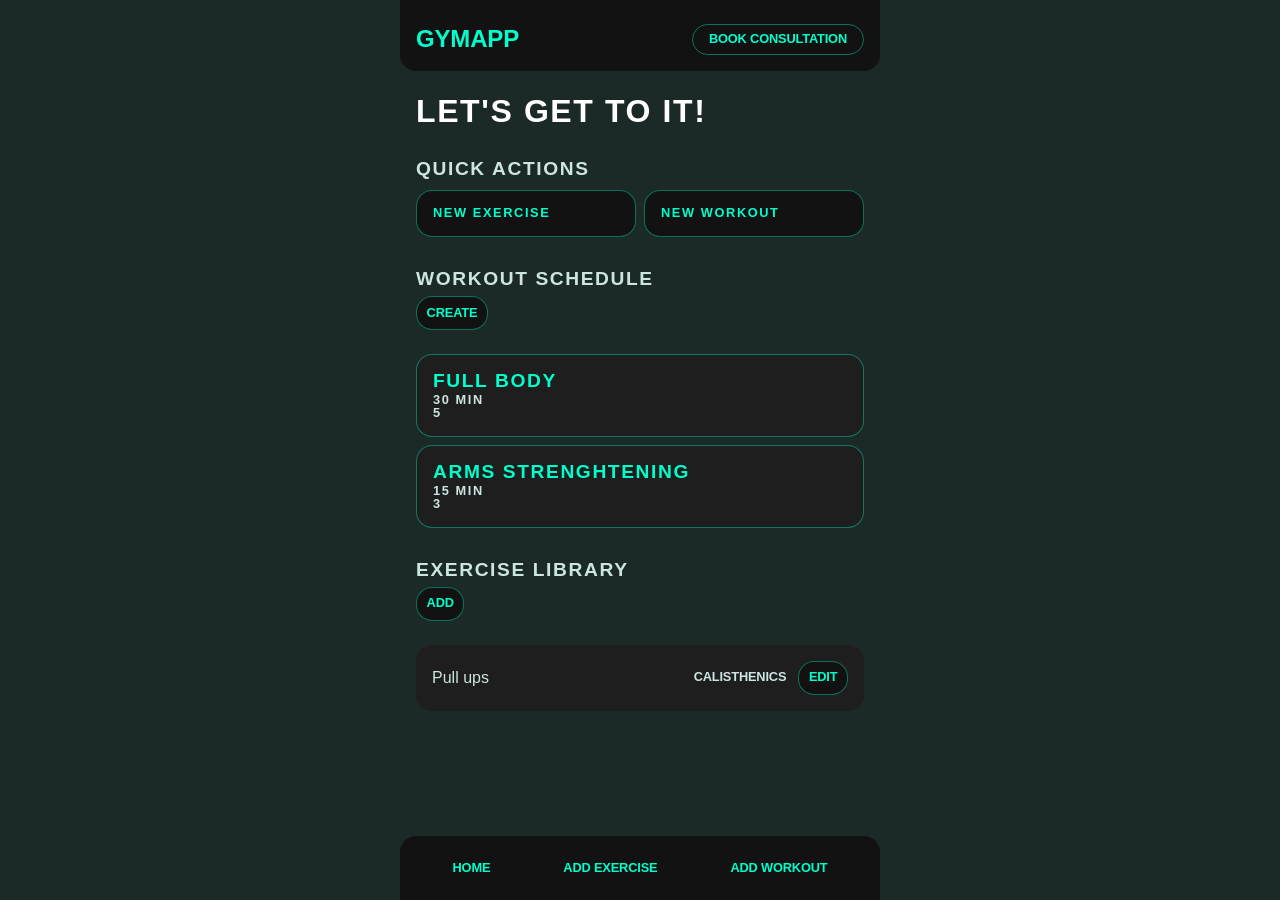
==== commit 28d1c0f8: "Moved from the subfolder; amended more CSS; created the add-exercise html" ====
--- a/index.html
+++ b/index.html
@@ -4,109 +4,74 @@
   <meta charset="UTF-8" />
   <meta name="viewport" content="width=device-width, initial-scale=1.0" />
   <meta name="description" content="GymApp — Your digital workout planner" />
-  <title>GymApp — Dashboard</title>
-  <script src="js/storage.js" defer></script>
-  <script src="js/main.js" defer></script> 
-  <link rel="stylesheet" href="css/main.css" />
+  <title>GymApp — Home</title>
+  <link rel="stylesheet" href="layout.css">
+  <link rel="stylesheet" href="styles.css">
 </head>
 <body>
 
-<div class="app-shell">
-
-  <!-- Top Header -->
-  <header class="page-header" role="banner">
-    <div class="page-header_inner">
-      <span class="page-header_logo">Gym<span>App</span></span>
-      <nav class="page-header_actions" aria-label="Header actions">
-        <a href="book-consultation.html" class="btn btn--ghost-neon btn--sm" aria-label="Book a consultation">
-          Book consultation
-        </a>
-      </nav>
-    </div>
+  <header role="banner">
+    <a href="index.html">GymApp</a>
+    <a href="book-consultation.html" class="booking">Book consultation</a>
   </header>
 
-  <!-- Main Content -->
-  <main class="page-content" id="main-content">
-
-    <!-- Hero Greeting -->
-    <section class="dashboard_hero" aria-label="Greeting">
-      <h1 class="dashboard_headline">
-        Let's get to the
-        <span id="js-headline-accent">gym</span>
-      </h1>
+  <main id="main-content">
+    <section aria-label="Greeting">
+      <h1>Let's get to it!</h1>
     </section>
 
-    <!-- Quick Actions -->
-    <section style="padding: 0 16px; margin-top: 32px;" aria-label="Quick actions">
-      <h2 class="section_title" style="margin-bottom: 12px;">Quick actions</h2>
-      <div class="quick-actions">
-        <a href="add-exercise.html" class="quick-actions_item" aria-label="Add new exercise">
-          <div class="quick-actions_icon" style="background: rgba(0,255,204,0.1); color: #00FFCC;">🏋️</div>
-          <span class="quick-actions_text">New Exercise</span>
-        </a>
-        <a href="create-workout.html" class="quick-actions_item" aria-label="Create new workout">
-          <div class="quick-actions_icon" style="background: rgba(255,184,48,0.1); color: #FFB830;">📋</div>
-          <span class="quick-actions_text">New Workout</span>
-        </a>
-      </div>
+    <section aria-label="Quick actions">
+      <h2>Quick actions</h2>
+      <ul>
+        <li><a href="add-exercise.html">New Exercise</a></li>
+        <li><a href="create-workout.html">New Workout</a></li>
+      </ul>
     </section>
 
-     <!-- Workout Schedule -->
-    <section style="padding: 0 16px; margin-top: 32px;" aria-label="Workout schedule">
-      <div class="section_header">
-        <h2 class="section_title">Schedule</h2>
-        <a href="create-workout.html" class="section_action" aria-label="Create new workout">+ Create</a>
-      </div>
-      <div class="card-stack" id="workout-list" role="list">
-        <!-- Rendered by JS -->
-      </div>
+    <section aria-label="Workout schedule">
+      <h2>Workout schedule</h2>
+      <a href="create-workout.html">Create</a>
+      <ul id="workout-list">
+        <li>
+            <a class="workout-tile" href="workout-details.html">
+                <section>
+                    <h3 class="workout_title">Full body</h3>
+                    <p class="duration">30 min</p>
+                    <p class="rank">5</p>
+                </section>
+            </a>
+        </li>
+        <li>
+            <a class="workout-tile" href="workout-details.html">
+                <section>
+                    <h3 class="workout_title">Arms strenghtening</h3>
+                    <p class="duration">15 min</p>
+                    <p class="rank">3</p>
+                </section>
+            </a>
+        </li>
+      </ul>
     </section>
 
-    <!-- Exercise Library -->
-    <section style="padding: 0 16px; margin-top: 32px;" aria-label="Exercise library">
-      <div class="section_header">
-        <h2 class="section_title">Exercise Library</h2>
-        <a href="add-exercise.html" class="section_action" aria-label="Add new exercise">+ Add</a>
-      </div>
-      <div class="card-stack" id="exercise-list" role="list">
-        <!-- Rendered by JS -->
-      </div>
+    <section aria-label="Exercise library">
+      <h2>Exercise Library</h2>
+      <a href="add-exercise.html">Add</a>
+      <ul id="exercise-list">
+        <li>
+            <p>Pull ups</p>
+            <span class="exercise_type">Calisthenics</span>
+            <a href="edit-exercise">Edit</a>
+        </li>
+      </ul>
     </section>
 
   </main>
 
-  <!-- Bottom Navigation -->
-  <nav class="bottom-nav" aria-label="Main navigation">
-    <a href="index.html" class="bottom-nav_item bottom-nav_item--active" aria-current="page" aria-label="Dashboard">
-      <span class="bottom-nav_icon" aria-hidden="true">
-        <svg width="22" height="22" viewBox="0 0 24 24" fill="none" stroke="currentColor" stroke-width="2" stroke-linecap="round" stroke-linejoin="round">
-          <rect x="3" y="3" width="7" height="7"/><rect x="14" y="3" width="7" height="7"/>
-          <rect x="14" y="14" width="7" height="7"/><rect x="3" y="14" width="7" height="7"/>
-        </svg>
-      </span>
-      <span class="bottom-nav_label">Home</span>
-    </a>
-    <a href="add-exercise.html" class="bottom-nav_item" aria-label="Add exercise">
-      <span class="bottom-nav_icon" aria-hidden="true">
-        <svg width="22" height="22" viewBox="0 0 24 24" fill="none" stroke="currentColor" stroke-width="2" stroke-linecap="round" stroke-linejoin="round">
-          <circle cx="12" cy="12" r="10"/><line x1="12" y1="8" x2="12" y2="16"/><line x1="8" y1="12" x2="16" y2="12"/>
-        </svg>
-      </span>
-      <span class="bottom-nav_label">Add</span>
-    </a>
-    <a href="create-workout.html" class="bottom-nav_item" aria-label="Create workout">
-      <span class="bottom-nav_icon" aria-hidden="true">
-        <svg width="22" height="22" viewBox="0 0 24 24" fill="none" stroke="currentColor" stroke-width="2" stroke-linecap="round" stroke-linejoin="round">
-          <path d="M14 2H6a2 2 0 0 0-2 2v16a2 2 0 0 0 2 2h12a2 2 0 0 0 2-2V8z"/>
-          <polyline points="14,2 14,8 20,8"/><line x1="16" y1="13" x2="8" y2="13"/><line x1="16" y1="17" x2="8" y2="17"/>
-        </svg>
-      </span>
-      <span class="bottom-nav_label">Workout</span>
-    </a>
+  <nav aria-label="Main navigation">
+    <a href="index.html" aria-current="page">Home</a>
+    <a href="add-exercise.html">Add exercise</a>
+    <a href="create-workout.html">Add workout</a>
   </nav>
 
-</div>
-
-
 </body>
-</html>
+</html>
--- a/layout.css
+++ b/layout.css
@@ -0,0 +1,196 @@
+/* General styles */
+:root{
+    --font-sans-serif: -apple-system, BlinkMacSystemFont, "Segoe UI", Roboto, Helvetica, Arial, sans-serif, "Apple Color Emoji", "Segoe UI Emoji";
+    --font-weight-bold: 800;
+    --font-weight-medium: 700;
+    --font-weight-regular: 500;
+    --font-colour-primary: #ffffff;
+    --font-colour-secondary: #CDE5E1;
+    --font-colour-bright: #00ffcc;
+    --font-size-base: 16px;
+    --font-size-larger: 2rem;
+    --font-size-large: 1.5rem;
+    --font-size-medium: 1.2rem;
+    --font-size-small: 1rem;
+    --font-size-smaller: 0.8rem;
+    --line-height-base: 1;
+    --line-height-big: 1.6;
+    --bg-colour: #1b2a26;
+    --bg-colour-elements: #121212;
+    --bg-colour-tile: #1e1e1e;
+    --border-radius-base: 1rem;
+    --border-radius-small: 0.5rem;
+    --border-radius-top: 1rem 1rem 0 0;
+    --border-radius-bottom: 0 0 1rem 1rem;
+    --bg-button: rgba(0, 255, 204, 0.1);
+    --border-button: 1px solid rgba(0, 255, 204, 0.4);
+    --letter-spacing-less: -0.01rem;
+    --letter-spacing-base: 0.1rem;
+    --letter-spacing-more: 0.3rem;
+    --padding-small: 0.6rem;
+    --padding-top-bottom: 2rem 0 1rem;
+    --padding-bottom: 0 0 1rem;
+    --spacing-xs: 4px;
+    --spacing-sm: 8px;
+    --spacing-md: 12px;
+    --spacing-lg: 16px;
+    --spacing-xl: 24px;
+    --spacing-2xl: 32px;
+    --spacing-3xl: 64px;
+    --spacing-4xl: 96px;
+    --border-subtle: 1px solid rgba(255, 255, 255, 0.07);
+    --z-header: 99;
+    --z-nav: 100;
+    --max-width: 480px;
+    --nav-height: 64px;
+}
+
+*, *::before, *::after {
+  box-sizing: border-box;
+  margin: 0;
+  padding: 0;
+}
+
+html {
+  scroll-behavior: smooth;
+  -webkit-text-size-adjust: 100%;
+}
+
+body {
+  min-height: 100vh;
+  max-width: var(--max-width);
+  margin: 0 auto;
+  overflow-x: hidden;
+}
+
+ul {
+  list-style: none;
+}
+
+header {
+  display: flex;
+  align-items: center;
+  justify-content: space-between;
+  padding: var(--spacing-xl) var(--spacing-lg) var(--spacing-lg);
+  position: sticky;
+  top: 0;
+  z-index: var(--z-header);
+  border-radius: var(--border-radius-bottom);
+}
+
+header a:last-child {
+  padding: var(--spacing-sm) var(--spacing-lg);
+}
+
+main {
+  padding: var(--spacing-xl) var(--spacing-lg);
+  padding-bottom: var(--spacing-4xl);
+}
+
+section {
+  margin-bottom: var(--spacing-2xl);
+}
+
+/* Actions */
+section ul {
+  display: grid;
+  grid-template-columns: 1fr 1fr;
+  gap: var(--spacing-sm);
+  margin-top: var(--spacing-md);
+}
+
+section li a {
+  display: block;
+  padding: var(--spacing-lg);
+}
+
+/* Workouts */
+section > a {
+  display: inline-block;
+  margin: var(--spacing-sm) 0 var(--spacing-md);
+}
+
+#workout-list {
+  display: flex;
+  flex-direction: column;
+  gap: var(--spacing-sm);
+}
+
+.workout-tile {
+  display: block;
+  padding: var(--spacing-lg);
+}
+
+.workout-tile section {
+  margin-bottom: 0;
+}
+
+.workout_title {
+  margin-bottom: var(--spacing-xs);
+}
+
+/* Exercises */
+#exercise-list {
+  display: flex;
+  flex-direction: column;
+  gap: var(--spacing-sm);
+}
+
+#exercise-list li {
+  display: flex;
+  align-items: center;
+  gap: var(--spacing-md);
+  padding: var(--spacing-lg);
+  border-radius: var(--border-radius-base);
+}
+
+#exercise-list p {
+  flex: 1;
+}
+
+/* Nav */
+nav {
+  position: fixed;
+  bottom: 0;
+  left: 50%;
+  transform: translateX(-50%);
+  width: 100%;
+  max-width: var(--max-width);
+  height: var(--nav-height);
+  display: flex;
+  align-items: center;
+  justify-content: space-around;
+  z-index: var(--z-nav);
+  padding: 0 var(--spacing-lg);
+  border-radius: var(--border-radius-top);
+}
+
+nav a {
+  padding: var(--spacing-sm) var(--spacing-lg);
+}
+
+form label {
+  display: block;
+  padding: var(--padding-top-bottom);
+}
+
+form input{
+    padding: var(--padding-small);
+    width: 90%;
+}
+
+form select {
+    padding: var(--padding-small);
+}
+
+form input[type="submit"] {
+    display: block;
+    border: var(--border-button);
+    margin: var(--padding-top-bottom);
+    width: 20%;
+}
+
+/* Bigger screens */
+@media (min-width: 600px) {
+
+}
--- a/styles.css
+++ b/styles.css
@@ -0,0 +1,206 @@
+/* General styles */
+:root{
+    --font-sans-serif: -apple-system, BlinkMacSystemFont, "Segoe UI", Roboto, Helvetica, Arial, sans-serif, "Apple Color Emoji", "Segoe UI Emoji";
+    --font-weight-bold: 800;
+    --font-weight-medium: 700;
+    --font-weight-regular: 500;
+    --font-colour-primary: #ffffff;
+    --font-colour-secondary: #CDE5E1;
+    --font-colour-bright: #00ffcc;
+    --font-size-base: 16px;
+    --font-size-larger: 2rem;
+    --font-size-large: 1.5rem;
+    --font-size-medium: 1.2rem;
+    --font-size-small: 1rem;
+    --font-size-smaller: 0.8rem;
+    --line-height-base: 1;
+    --line-height-big: 1.6;
+    --bg-colour: #1b2a26;
+    --bg-colour-elements: #121212;
+    --bg-colour-tile: #1e1e1e;
+    --border-radius-base: 1rem;
+    --border-radius-small: 0.5rem;
+    --border-radius-top: 1rem 1rem 0 0;
+    --border-radius-bottom: 0 0 1rem 1rem;
+    --bg-button: rgba(0, 255, 204, 0.1);
+    --border-button: 1px solid rgba(0, 255, 204, 0.4);
+    --letter-spacing-less: -0.01rem;
+    --letter-spacing-base: 0.1rem;
+    --letter-spacing-more: 0.3rem;
+    --padding-small: 0.6rem;
+    --padding-top-bottom: 2rem 0 1rem;
+    --padding-bottom: 0 0 1rem;
+    --spacing-xs: 4px;
+    --spacing-sm: 8px;
+    --spacing-md: 12px;
+    --spacing-lg: 16px;
+    --spacing-xl: 24px;
+    --spacing-2xl: 32px;
+    --spacing-3xl: 64px;
+    --spacing-4xl: 96px;
+    --border-subtle: 1px solid rgba(255, 255, 255, 0.07);
+    --z-header: 99;
+    --z-nav: 100;
+    --max-width: 480px;
+    --nav-height: 64px;
+}
+
+html {
+  font-family: var(--font-sans-serif);
+  font-size: var(--font-size-base);
+  font-weight: var(--font-weight-regular);
+  color: var(--font-colour-primary);
+}
+
+body {
+  background-color: var(--bg-colour);
+  line-height: var(--line-height-base);
+  -webkit-font-smoothing: antialiased;
+  -moz-osx-font-smoothing: grayscale;
+}
+
+a {
+  color: inherit;
+  text-decoration: none;
+  font-size: var(--font-size-medium);
+  font-weight: var(--font-weight-bold);
+  letter-spacing: var(--letter-spacing-less);
+  text-transform: uppercase;
+  color: var(--font-colour-bright);
+  border: var(--border-button);
+  border-radius: var(--border-radius-base);
+}
+
+/* Fonts */
+h1 {
+  font-size: clamp(var(--font-size-large), 7vw, var(--font-size-larger));
+  font-weight: var(--font-weight-bold);
+  text-transform: uppercase;
+  letter-spacing: var(--letter-spacing-base);
+  line-height: var(--line-height-base);
+}
+
+h2 {
+  font-size: var(--font-size-medium);
+  font-weight: var(--font-weight-medium);
+  letter-spacing: var(--letter-spacing-base);
+  text-transform: uppercase;
+  color: var(--font-colour-secondary);
+}
+
+h3 {
+  font-size: var(--font-size-medium);
+  font-weight: var(--font-weight-medium);
+  text-transform: uppercase;
+  letter-spacing: var(--letter-spacing-base);
+}
+
+p {
+  font-size: var(--font-size-small);
+  color: var(--font-colour-secondary);
+}
+
+/* Header */
+header, nav {
+  background-color: var(--bg-colour-elements);
+}
+
+header a:first-child {
+  font-size: var(--font-size-large);
+  font-weight: var(--font-weight-bold);
+  letter-spacing: var(--letter-spacing-less);
+  text-transform: uppercase;
+  color: var(--font-colour-bright);
+  border: none;
+}
+
+header a.booking {
+  font-size: var(--font-size-smaller);
+}
+
+/* Actions */
+section li a {
+  font-size: var(--font-size-smaller);
+  font-weight: var(--font-weight-medium);
+  letter-spacing: var(--letter-spacing-base);
+  text-transform: uppercase;
+  background-color: var(--bg-colour-elements);
+  border: var(--border-button);
+}
+
+/* Workouts */
+section > a {
+  background-color: var(--bg-colour-elements);
+  border: var(--border-button);
+  font-size: var(--font-size-smaller);
+  color: var(--font-colour-bright);
+  padding: var(--padding-small);
+  justify-self: right;
+}
+
+.workout-tile {
+  background: var(--bg-colour-tile);
+}
+
+
+.duration,
+.rank {
+  font-size: var(--font-size-smaller);
+  color: var(--font-colour-secondary);
+}
+
+/* Exercises */
+#exercise-list li {
+  background: var(--bg-colour-tile);
+}
+
+#exercise-list p {
+  font-size: var(--font-size-small);
+}
+
+.exercise_type {
+  font-size: var(--font-size-smaller);
+  font-weight: var(--font-weight-medium);
+  letter-spacing: var(--letter-spacing-less);
+  text-transform: uppercase;
+  color: var(--font-colour-secondary);
+}
+
+#exercise-list a {
+  font-size: var(--font-size-smaller);
+  padding: var(--padding-small);
+  letter-spacing: var(--letter-spacing-less);
+  font-weight: var(--font-weight-bold);
+}
+
+nav a {
+  font-size: var(--font-size-smaller);
+  font-weight: var(--font-weight-bold);
+  letter-spacing: var(--letter-spacing-less);
+  text-transform: uppercase;
+  border: none;
+}
+
+form label {
+  font-size: var(--font-size-medium);
+  font-weight: var(--font-weight-medium);
+  text-transform: uppercase;
+  letter-spacing: var(--letter-spacing-base);
+}
+
+form input,
+form select {
+    border-radius: var(--border-radius-base);
+    font-size: var(--font-size-small);
+    background: var(--bg-colour-tile);
+    color: var(--font-colour-primary);
+    font-weight: var(--font-weight-medium);
+    border: var(--border-button);
+}
+
+form input[type="submit"] {
+    font-family: var(--font-sans-serif);
+    font-weight: var(--font-weight-medium);
+    background-color: var(--bg-button);
+    color: var(--font-colour-bright);
+}
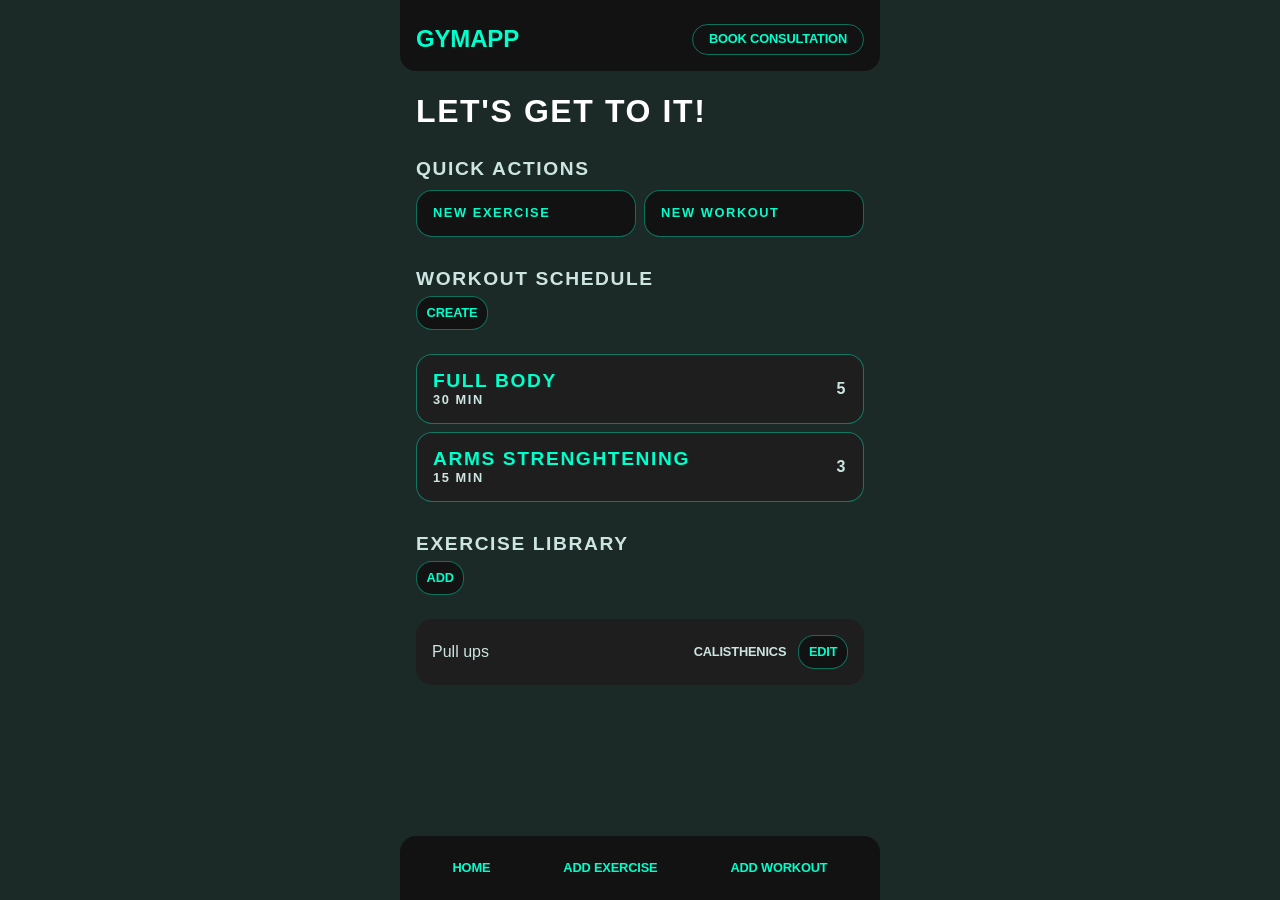
==== commit 85c6000b: "Updated some of the layout for the workout tiles to show the rank on the right" ====
--- a/index.html
+++ b/index.html
@@ -37,8 +37,8 @@
                 <section>
                     <h3 class="workout_title">Full body</h3>
                     <p class="duration">30 min</p>
-                    <p class="rank">5</p>
                 </section>
+                <p class="rank">5</p>
             </a>
         </li>
         <li>
@@ -46,8 +46,8 @@
                 <section>
                     <h3 class="workout_title">Arms strenghtening</h3>
                     <p class="duration">15 min</p>
-                    <p class="rank">3</p>
                 </section>
+                <p class="rank">3</p>
             </a>
         </li>
       </ul>
--- a/layout.css
+++ b/layout.css
@@ -117,8 +117,9 @@
 }
 
 .workout-tile {
-  display: block;
+  display: flex;
   padding: var(--spacing-lg);
+  justify-content: space-between;
 }
 
 .workout-tile section {
--- a/styles.css
+++ b/styles.css
@@ -71,6 +71,20 @@
   border-radius: var(--border-radius-base);
 }
 
+a:hover,
+a:focus-within,
+a:focus-visible,
+a:hover *,
+a:focus-within *,
+a:focus-visible *,
+input[type="submit"]:hover,
+input[type="submit"]:focus-within,
+input[type="submit"]:focus-visible {
+  color: var(--bg-colour);
+  background-color: var(--font-colour-bright);
+}
+
+
 /* Fonts */
 h1 {
   font-size: clamp(var(--font-size-large), 7vw, var(--font-size-larger));
@@ -142,11 +156,13 @@
   background: var(--bg-colour-tile);
 }
 
-
-.duration,
+.duration {
+  font-size: var(--font-size-smaller);
+  color: var(--font-colour-secondary);
+}
+
 .rank {
-  font-size: var(--font-size-smaller);
-  color: var(--font-colour-secondary);
+  align-self: center;
 }
 
 /* Exercises */
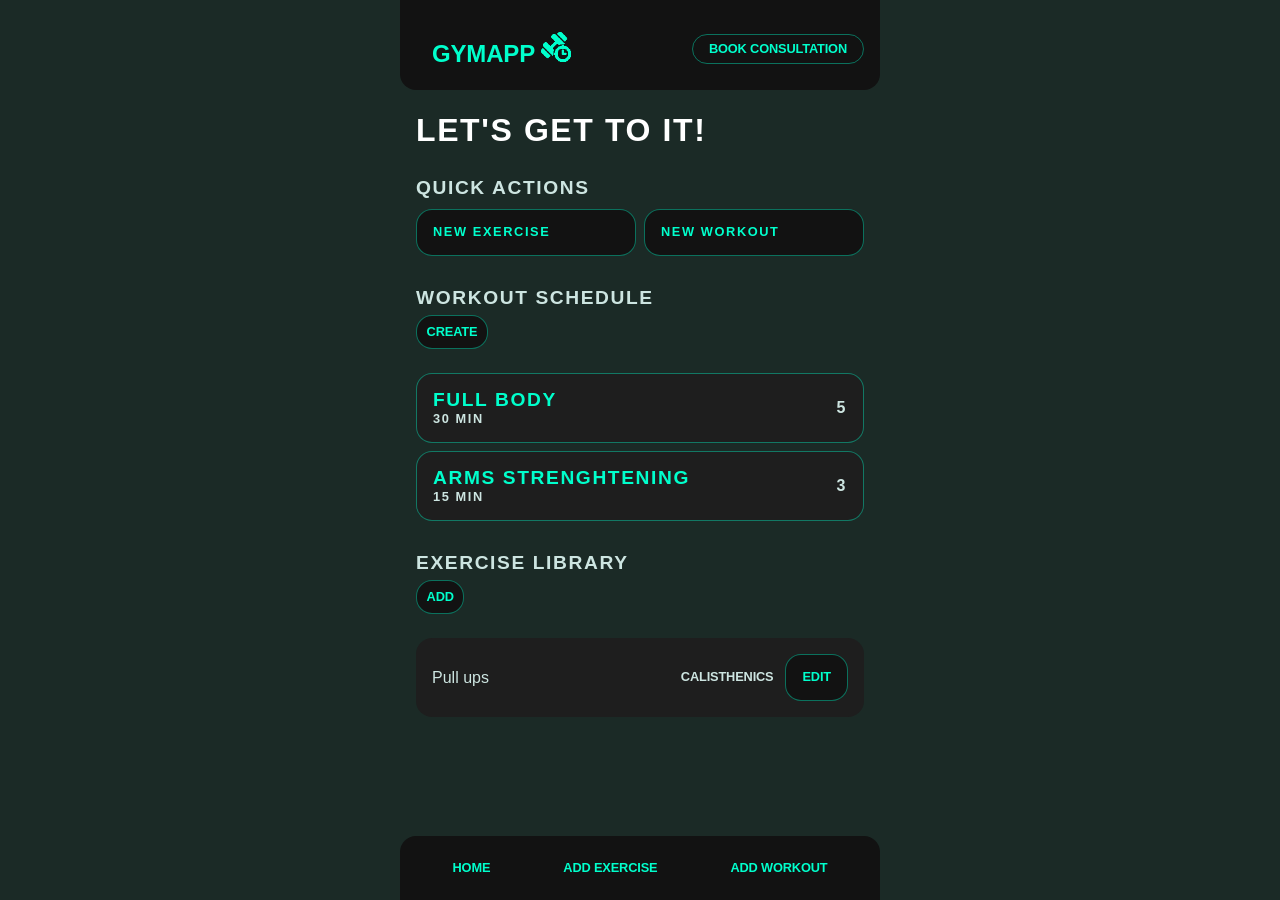
==== commit 8787b7d5: "Added other html pages" ====
--- a/index.html
+++ b/index.html
@@ -7,11 +7,15 @@
   <title>GymApp — Home</title>
   <link rel="stylesheet" href="layout.css">
   <link rel="stylesheet" href="styles.css">
+  <link rel="icon" type="assets/x-icon" href="assets/favicon.ico">
 </head>
 <body>
 
   <header role="banner">
-    <a href="index.html">GymApp</a>
+    <a href="index.html">GymApp
+      <img src="assets/logo.png" alt="GymApp logo - barbell with a clock" id="logo_hover" width="30rem">
+      <img src="assets/logo_bright.png" alt="GymApp logo - barbell with a clock" id="logo_default" width="30rem">
+    </a>
     <a href="book-consultation.html" class="booking">Book consultation</a>
   </header>
 
--- a/layout.css
+++ b/layout.css
@@ -67,6 +67,11 @@
   list-style: none;
 }
 
+input[type="checkbox"] {
+    appearance: none;
+    -webkit-appearance: none;
+  }
+
 header {
   display: flex;
   align-items: center;
@@ -78,7 +83,7 @@
   border-radius: var(--border-radius-bottom);
 }
 
-header a:last-child {
+header a {
   padding: var(--spacing-sm) var(--spacing-lg);
 }
 
@@ -108,6 +113,8 @@
 section > a {
   display: inline-block;
   margin: var(--spacing-sm) 0 var(--spacing-md);
+  padding: var(--padding-small);
+  justify-self: right;
 }
 
 #workout-list {
@@ -143,6 +150,7 @@
   gap: var(--spacing-md);
   padding: var(--spacing-lg);
   border-radius: var(--border-radius-base);
+  box-sizing: content-box;
 }
 
 #exercise-list p {
@@ -170,26 +178,40 @@
   padding: var(--spacing-sm) var(--spacing-lg);
 }
 
-form label {
+#create_exercise label {
   display: block;
   padding: var(--padding-top-bottom);
 }
 
-form input{
+#create_exercise input{
+    width: 90%;
+}
+
+#create_exercise select {
     padding: var(--padding-small);
-    width: 90%;
-}
-
-form select {
+}
+
+#create_exercise input[type="submit"],
+#create_workout input[type="submit"] {
+    display: block;
     padding: var(--padding-small);
-}
-
-form input[type="submit"] {
-    display: block;
     border: var(--border-button);
     margin: var(--padding-top-bottom);
     width: 20%;
-}
+    cursor: pointer;
+}
+
+input[type="checkbox"] {
+  border: var(--border-button);
+  border-radius: var(--border-radius-small);
+  width: 2rem;
+  height: 2rem;
+}
+
+input[type="checkbox"]:hover {
+  cursor: pointer;
+}
+
 
 /* Bigger screens */
 @media (min-width: 600px) {
--- a/styles.css
+++ b/styles.css
@@ -80,8 +80,36 @@
 input[type="submit"]:hover,
 input[type="submit"]:focus-within,
 input[type="submit"]:focus-visible {
+  color: var(--bg-colour) !important;
+  background-color: var(--font-colour-bright);
+}
+
+a #logo_hover {
+  display: none;
+}
+
+a:hover #logo_default,
+a:focus-within #logo_default,
+a:focus-visible #logo_default {
+  display: none;
+}
+
+a:hover #logo_hover,
+a:focus-within #logo_hover,
+a:focus-visible #logo_hover {
+  display:inline;
+}
+
+input[type="checkbox"]:hover,
+input[type="checkbox"]:focus-visible,
+input[type="checkbox"]:focus-within {
+  background-color: var(--font-colour-bright);
   color: var(--bg-colour);
-  background-color: var(--font-colour-bright);
+}
+
+input[type="checkbox"]:checked::after {
+    content: "✓";
+    color: var(--font-colour-primary);
 }
 
 
@@ -148,8 +176,6 @@
   border: var(--border-button);
   font-size: var(--font-size-smaller);
   color: var(--font-colour-bright);
-  padding: var(--padding-small);
-  justify-self: right;
 }
 
 .workout-tile {
@@ -184,7 +210,6 @@
 
 #exercise-list a {
   font-size: var(--font-size-smaller);
-  padding: var(--padding-small);
   letter-spacing: var(--letter-spacing-less);
   font-weight: var(--font-weight-bold);
 }
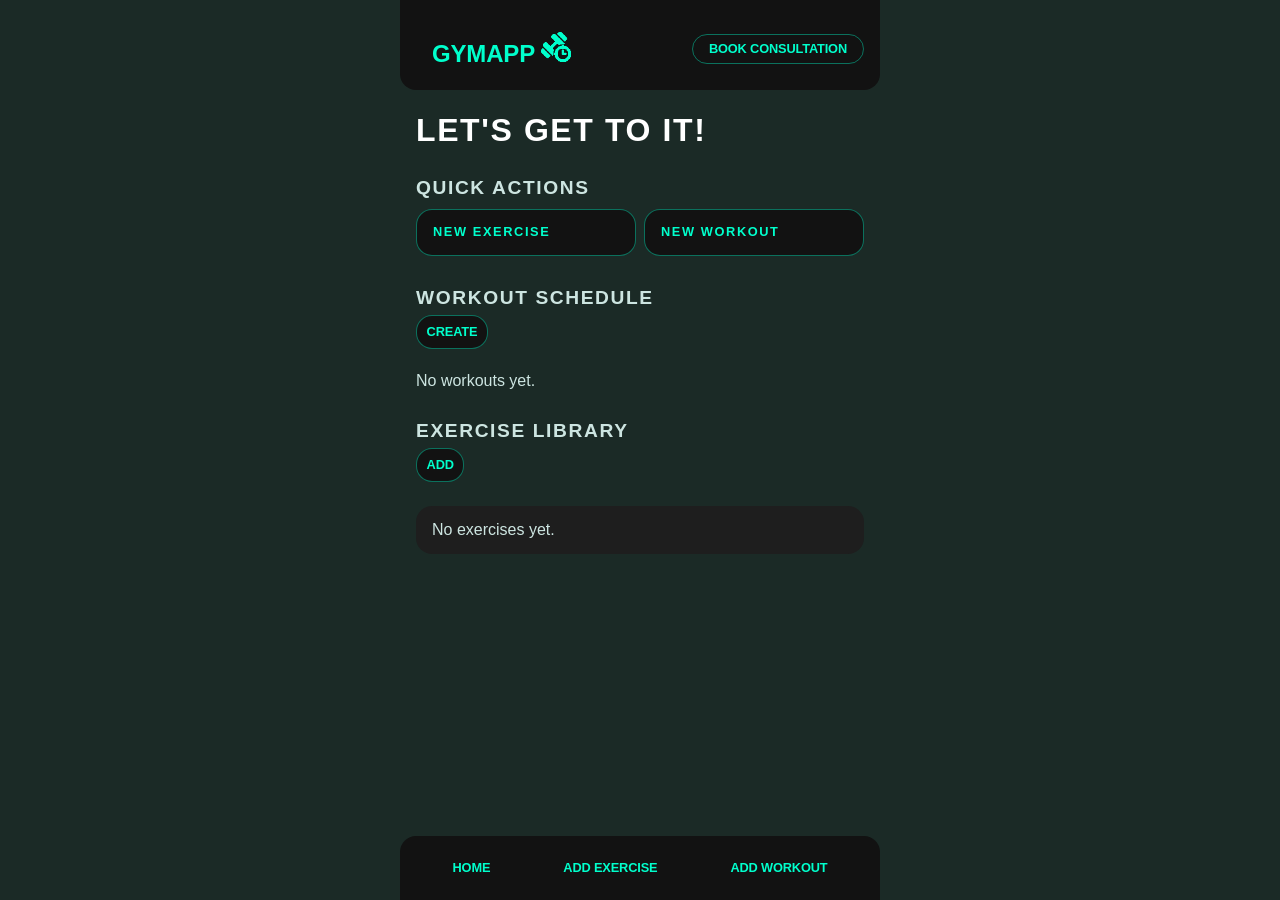
==== commit 9901440c: "Added a storage.js file with logic on storing new exercises, workouts and editing, adding details li" ====
--- a/index.html
+++ b/index.html
@@ -7,24 +7,28 @@
   <title>GymApp — Home</title>
   <link rel="stylesheet" href="layout.css">
   <link rel="stylesheet" href="styles.css">
-  <link rel="icon" type="assets/x-icon" href="assets/favicon.ico">
+  <link rel="icon" type="image/x-icon" href="assets/favicon.ico">
 </head>
 <body>
 
+  <!-- skip link for keyboard users -->
+  <a href="#main-content" class="skip-link">skip to main content</a>
+
   <header role="banner">
-    <a href="index.html">GymApp
-      <img src="assets/logo.png" alt="GymApp logo - barbell with a clock" id="logo_hover" width="30rem">
-      <img src="assets/logo_bright.png" alt="GymApp logo - barbell with a clock" id="logo_default" width="30rem">
+    <!-- default and hover logos swapped via css -->
+    <a href="index.html" aria-current="page">GymApp
+      <img src="assets/logo.png" alt="GymApp logo - barbell with a clock" id="logo_hover" width="30">
+      <img src="assets/logo_bright.png" alt="" id="logo_default" width="30">
     </a>
     <a href="book-consultation.html" class="booking">Book consultation</a>
   </header>
 
   <main id="main-content">
-    <section aria-label="Greeting">
+    <section aria-label="greeting">
       <h1>Let's get to it!</h1>
     </section>
 
-    <section aria-label="Quick actions">
+    <section aria-label="quick actions">
       <h2>Quick actions</h2>
       <ul>
         <li><a href="add-exercise.html">New Exercise</a></li>
@@ -32,50 +36,27 @@
       </ul>
     </section>
 
-    <section aria-label="Workout schedule">
+    <section aria-label="workout schedule">
       <h2>Workout schedule</h2>
       <a href="create-workout.html">Create</a>
-      <ul id="workout-list">
-        <li>
-            <a class="workout-tile" href="workout-details.html">
-                <section>
-                    <h3 class="workout_title">Full body</h3>
-                    <p class="duration">30 min</p>
-                </section>
-                <p class="rank">5</p>
-            </a>
-        </li>
-        <li>
-            <a class="workout-tile" href="workout-details.html">
-                <section>
-                    <h3 class="workout_title">Arms strenghtening</h3>
-                    <p class="duration">15 min</p>
-                </section>
-                <p class="rank">3</p>
-            </a>
-        </li>
-      </ul>
+      <!-- dynamically populated by storage.js, aria-live announces changes to screen readers -->
+      <ul id="workout-list" aria-live="polite"><li><p>No workouts yet.</p></li></ul>
     </section>
 
-    <section aria-label="Exercise library">
+    <section aria-label="exercise library">
       <h2>Exercise Library</h2>
       <a href="add-exercise.html">Add</a>
-      <ul id="exercise-list">
-        <li>
-            <p>Pull ups</p>
-            <span class="exercise_type">Calisthenics</span>
-            <a href="edit-exercise">Edit</a>
-        </li>
-      </ul>
+      <!-- dynamically populated by storage.js, aria-live announces changes to screen readers -->
+      <ul id="exercise-list" aria-live="polite"><li><p>No exercises yet.</p></li></ul>
     </section>
-
   </main>
 
-  <nav aria-label="Main navigation">
+  <nav aria-label="main navigation">
     <a href="index.html" aria-current="page">Home</a>
     <a href="add-exercise.html">Add exercise</a>
     <a href="create-workout.html">Add workout</a>
   </nav>
 
+  <script src="storage.js"></script>
 </body>
-</html>+</html>
--- a/layout.css
+++ b/layout.css
@@ -45,6 +45,39 @@
     --nav-height: 64px;
 }
 
+/* skip link - hidden off-screen until focused by keyboard */
+.skip-link {
+  position: absolute;
+  top: -100%;
+  left: var(--spacing-lg);
+  z-index: 200;
+  border: none;
+}
+
+.skip-link:focus-visible {
+  top: var(--spacing-md);
+}
+
+/* screen reader only - removes from visual flow, keeps in accessibility tree */
+.sr-only {
+  position: absolute;
+  width: 1px;
+  height: 1px;
+  padding: 0;
+  margin: -1px;
+  overflow: hidden;
+  clip: rect(0, 0, 0, 0);
+  white-space: nowrap;
+  border: 0;
+}
+
+/* fieldset reset */
+fieldset {
+  border: none;
+  padding: 0;
+  margin: 0;
+}
+
 *, *::before, *::after {
   box-sizing: border-box;
   margin: 0;
@@ -178,12 +211,14 @@
   padding: var(--spacing-sm) var(--spacing-lg);
 }
 
-#create_exercise label {
+#create_exercise label,
+#create_workout label {
   display: block;
   padding: var(--padding-top-bottom);
 }
 
-#create_exercise input{
+#create_exercise input,
+#create_workout input[type="text"] {
     width: 90%;
 }
 
@@ -206,6 +241,8 @@
   border-radius: var(--border-radius-small);
   width: 2rem;
   height: 2rem;
+  display: grid;
+  place-content: center;
 }
 
 input[type="checkbox"]:hover {
--- a/styles.css
+++ b/styles.css
@@ -104,12 +104,24 @@
 input[type="checkbox"]:focus-visible,
 input[type="checkbox"]:focus-within {
   background-color: var(--font-colour-bright);
-  color: var(--bg-colour);
+}
+
+input[type="checkbox"]:checked {
+  background-color: var(--bg-colour-tile);
+}
+
+input[type="checkbox"]:checked:hover,
+input[type="checkbox"]:checked:focus-visible,
+input[type="checkbox"]:checked:focus-within {
+  background-color: var(--bg-colour-tile);
 }
 
 input[type="checkbox"]:checked::after {
-    content: "✓";
-    color: var(--font-colour-primary);
+  content: "✓";
+  color: var(--font-colour-bright);
+  font-size: var(--font-size-small);
+  font-weight: var(--font-weight-bold);
+  line-height: 1;
 }
 
 
@@ -191,6 +203,36 @@
   align-self: center;
 }
 
+/* Workout title row with delete button */
+.workout_title_row {
+  display: flex;
+  align-items: flex-start;
+  justify-content: space-between;
+  gap: var(--spacing-md);
+}
+
+.delete-btn {
+  flex-shrink: 0;
+  background-color: transparent;
+  color: #ff4d4d;
+  border: 1px solid rgba(255, 77, 77, 0.4);
+  border-radius: var(--border-radius-base);
+  font-family: var(--font-sans-serif);
+  font-size: var(--font-size-smaller);
+  font-weight: var(--font-weight-medium);
+  text-transform: uppercase;
+  letter-spacing: var(--letter-spacing-base);
+  padding: var(--spacing-sm) var(--spacing-md);
+  cursor: pointer;
+}
+
+.delete-btn:hover,
+.delete-btn:focus-visible {
+  background-color: #ff4d4d;
+  color: var(--bg-colour);
+  outline: none;
+}
+
 /* Exercises */
 #exercise-list li {
   background: var(--bg-colour-tile);
@@ -227,6 +269,27 @@
   font-weight: var(--font-weight-medium);
   text-transform: uppercase;
   letter-spacing: var(--letter-spacing-base);
+}
+
+/* Required field asterisk */
+label:has(+ input[required])::after,
+label:has(+ select[required])::after {
+  content: " *";
+  color: var(--font-colour-bright);
+}
+
+/* Narrow number inputs */
+input.input-narrow {
+  width: 8rem;
+}
+
+/* Number input spinner buttons */
+input[type="number"]::-webkit-inner-spin-button,
+input[type="number"]::-webkit-outer-spin-button {
+  opacity: 1;
+  background-color: var(--bg-button);
+  border-left: var(--border-button);
+  cursor: pointer;
 }
 
 form input,
@@ -239,9 +302,122 @@
     border: var(--border-button);
 }
 
+form input:not([type="submit"]):not([type="checkbox"]):not([type="file"]) {
+    padding: var(--spacing-lg) var(--spacing-md);
+}
+
+form select {
+    padding: var(--spacing-lg) var(--spacing-2xl) var(--spacing-lg) var(--spacing-md);
+}
+
 form input[type="submit"] {
     font-family: var(--font-sans-serif);
     font-weight: var(--font-weight-medium);
     background-color: var(--bg-button);
     color: var(--font-colour-bright);
-}+}
+/* Media preview */
+#exercise_media_preview img,
+#exercise_media_preview video,
+#workout_media_preview img,
+#workout_media_preview video {
+  width: 100%;
+  border-radius: var(--border-radius-base);
+  margin-top: var(--spacing-sm);
+}
+/* Workout exercise checkbox rows */
+.checkbox_row {
+  display: flex;
+  align-items: center;
+  gap: var(--spacing-md);
+  padding: var(--spacing-sm) 0;
+}
+/* Workout details media */
+.workout_media_detail {
+  margin-bottom: var(--spacing-2xl);
+}
+
+.workout_media_detail img,
+.workout_media_detail video {
+  width: 100%;
+  border-radius: var(--border-radius-base);
+}
+
+/* Exercise media inside the details list */
+.exercise_media_detail {
+  width: 100%;
+  margin-top: var(--spacing-sm);
+}
+
+.exercise_media_detail img,
+.exercise_media_detail video {
+  width: 100%;
+  border-radius: var(--border-radius-small);
+}
+
+#exercise-list li:has(.exercise_detail_row) {
+  flex-direction: column;
+  align-items: stretch;
+}
+
+#exercise-list li:has(.exercise_media_detail) {
+  flex-wrap: wrap;
+}
+/* File input — text area looks like a text field, button styled separately */
+input[type="file"] {
+  display: block;
+  width: 90%;
+  background: var(--bg-colour-tile);
+  color: var(--font-colour-primary);
+  border: var(--border-button);
+  border-radius: var(--border-radius-base);
+  padding: var(--spacing-lg) var(--spacing-md);
+  font-family: var(--font-sans-serif);
+  font-size: var(--font-size-small);
+  font-weight: var(--font-weight-medium);
+  cursor: default;
+}
+
+input[type="file"]::file-selector-button {
+  background-color: var(--bg-button);
+  border: none;
+  border-right: var(--border-button);
+  border-radius: var(--border-radius-small) 0 0 var(--border-radius-small);
+  color: var(--font-colour-bright);
+  font-family: var(--font-sans-serif);
+  font-size: var(--font-size-smaller);
+  font-weight: var(--font-weight-medium);
+  text-transform: uppercase;
+  letter-spacing: var(--letter-spacing-base);
+  cursor: pointer;
+  padding: var(--spacing-lg) var(--spacing-md);
+  margin-right: var(--spacing-md);
+}
+
+input[type="file"]::file-selector-button:hover {
+  background-color: var(--font-colour-bright);
+  color: var(--bg-colour);
+}
+
+/* Exercise detail row layout */
+.exercise_detail_row {
+  display: flex;
+  align-items: center;
+  justify-content: space-between;
+  width: 100%;
+}
+
+.exercise_detail_info {
+  display: flex;
+  flex-direction: column;
+  gap: var(--spacing-xs);
+}
+
+/* Exercise stats and notes on workout details */
+.exercise_stats,
+.exercise_notes {
+  width: 100%;
+  font-size: var(--font-size-smaller);
+  color: var(--font-colour-secondary);
+  margin-top: var(--spacing-xs);
+}
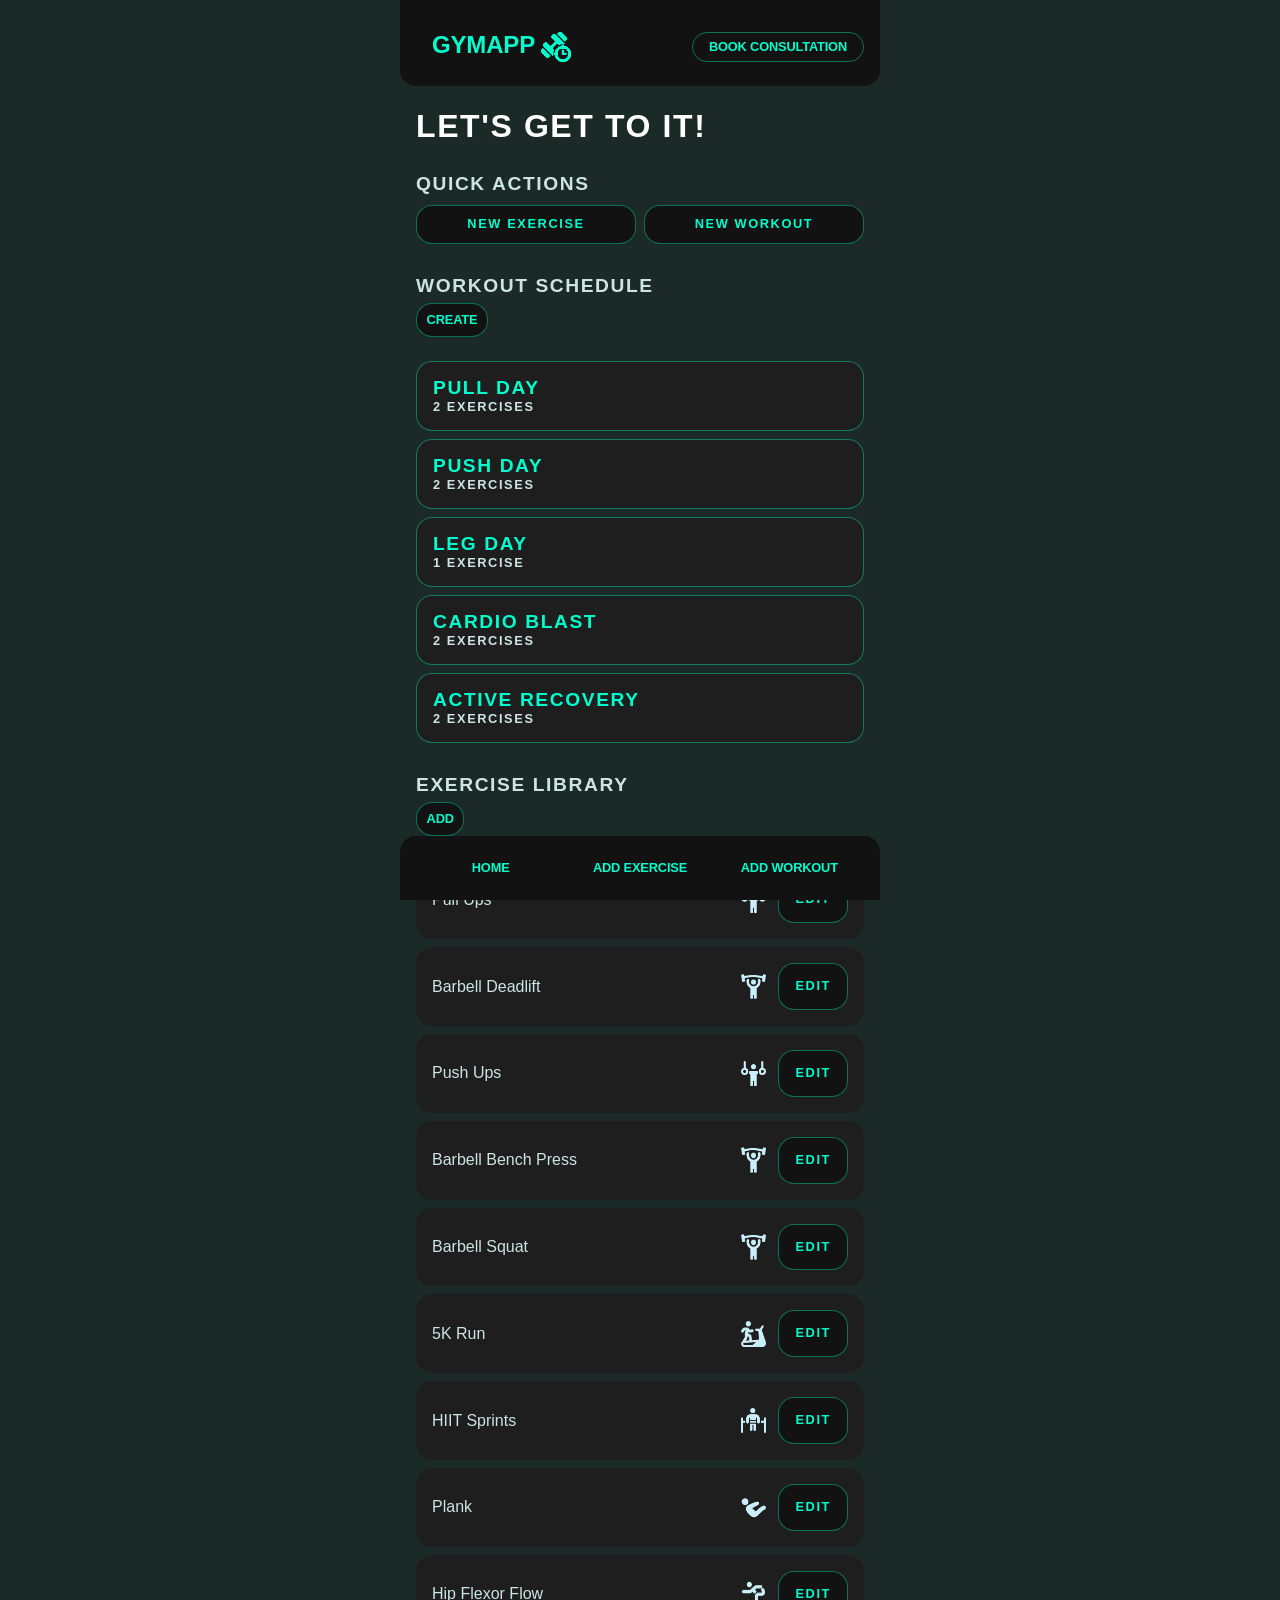
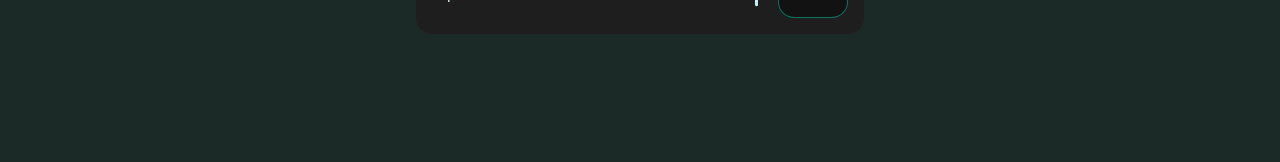
==== commit 2671b619: "Style, semantic HTML and layout improvements" ====
--- a/index.html
+++ b/index.html
@@ -1,62 +1,54 @@
 <!DOCTYPE html>
 <html lang="en">
 <head>
-  <meta charset="UTF-8" />
-  <meta name="viewport" content="width=device-width, initial-scale=1.0" />
-  <meta name="description" content="GymApp — Your digital workout planner" />
+  <meta charset="UTF-8">
+  <meta name="viewport" content="width=device-width, initial-scale=1.0">
+  <meta name="description" content="GymApp — Your digital workout planner">
   <title>GymApp — Home</title>
   <link rel="stylesheet" href="layout.css">
   <link rel="stylesheet" href="styles.css">
   <link rel="icon" type="image/x-icon" href="assets/favicon.ico">
 </head>
 <body>
-
-  <!-- skip link for keyboard users -->
   <a href="#main-content" class="skip-link">skip to main content</a>
-
-  <header role="banner">
-    <!-- default and hover logos swapped via css -->
+  <header>
     <a href="index.html" aria-current="page">GymApp
       <img src="assets/logo.png" alt="GymApp logo - barbell with a clock" id="logo_hover" width="30">
       <img src="assets/logo_bright.png" alt="" id="logo_default" width="30">
     </a>
     <a href="book-consultation.html" class="booking">Book consultation</a>
   </header>
-
   <main id="main-content">
-    <section aria-label="greeting">
-      <h1>Let's get to it!</h1>
+    <section aria-labelledby="greeting-title">
+      <h1 id="greeting-title">Let's get to it!</h1>
     </section>
-
-    <section aria-label="quick actions">
-      <h2>Quick actions</h2>
+    <section aria-labelledby="actions-title">
+      <h2 id="actions-title">Quick actions</h2>
       <ul>
         <li><a href="add-exercise.html">New Exercise</a></li>
         <li><a href="create-workout.html">New Workout</a></li>
       </ul>
     </section>
-
-    <section aria-label="workout schedule">
-      <h2>Workout schedule</h2>
+    <section aria-labelledby="schedule-title">
+      <h2 id="schedule-title">Workout schedule</h2>
       <a href="create-workout.html">Create</a>
-      <!-- dynamically populated by storage.js, aria-live announces changes to screen readers -->
-      <ul id="workout-list" aria-live="polite"><li><p>No workouts yet.</p></li></ul>
+      <ul id="workout-list" aria-live="polite">
+        <li><p>No workouts yet.</p></li>
+      </ul>
     </section>
-
-    <section aria-label="exercise library">
-      <h2>Exercise Library</h2>
+    <section aria-labelledby="library-title">
+      <h2 id="library-title">Exercise Library</h2>
       <a href="add-exercise.html">Add</a>
-      <!-- dynamically populated by storage.js, aria-live announces changes to screen readers -->
-      <ul id="exercise-list" aria-live="polite"><li><p>No exercises yet.</p></li></ul>
+      <ul id="exercise-list" aria-live="polite">
+        <li><p>No exercises yet.</p></li>
+      </ul>
     </section>
   </main>
-
   <nav aria-label="main navigation">
     <a href="index.html" aria-current="page">Home</a>
     <a href="add-exercise.html">Add exercise</a>
     <a href="create-workout.html">Add workout</a>
   </nav>
-
   <script src="storage.js"></script>
 </body>
 </html>
--- a/layout.css
+++ b/layout.css
@@ -1,35 +1,4 @@
-/* General styles */
 :root{
-    --font-sans-serif: -apple-system, BlinkMacSystemFont, "Segoe UI", Roboto, Helvetica, Arial, sans-serif, "Apple Color Emoji", "Segoe UI Emoji";
-    --font-weight-bold: 800;
-    --font-weight-medium: 700;
-    --font-weight-regular: 500;
-    --font-colour-primary: #ffffff;
-    --font-colour-secondary: #CDE5E1;
-    --font-colour-bright: #00ffcc;
-    --font-size-base: 16px;
-    --font-size-larger: 2rem;
-    --font-size-large: 1.5rem;
-    --font-size-medium: 1.2rem;
-    --font-size-small: 1rem;
-    --font-size-smaller: 0.8rem;
-    --line-height-base: 1;
-    --line-height-big: 1.6;
-    --bg-colour: #1b2a26;
-    --bg-colour-elements: #121212;
-    --bg-colour-tile: #1e1e1e;
-    --border-radius-base: 1rem;
-    --border-radius-small: 0.5rem;
-    --border-radius-top: 1rem 1rem 0 0;
-    --border-radius-bottom: 0 0 1rem 1rem;
-    --bg-button: rgba(0, 255, 204, 0.1);
-    --border-button: 1px solid rgba(0, 255, 204, 0.4);
-    --letter-spacing-less: -0.01rem;
-    --letter-spacing-base: 0.1rem;
-    --letter-spacing-more: 0.3rem;
-    --padding-small: 0.6rem;
-    --padding-top-bottom: 2rem 0 1rem;
-    --padding-bottom: 0 0 1rem;
     --spacing-xs: 4px;
     --spacing-sm: 8px;
     --spacing-md: 12px;
@@ -38,27 +7,33 @@
     --spacing-2xl: 32px;
     --spacing-3xl: 64px;
     --spacing-4xl: 96px;
-    --border-subtle: 1px solid rgba(255, 255, 255, 0.07);
     --z-header: 99;
     --z-nav: 100;
     --max-width: 480px;
     --nav-height: 64px;
-}
-
-/* skip link - hidden off-screen until focused by keyboard */
+    --padding-small: 0.6rem;
+    --padding-top-bottom: 2rem 0 1rem;
+}
+*, *::before, *::after {
+  box-sizing: border-box;
+  margin: 0;
+  padding: 0;
+}
+body {
+  min-height: 100vh;
+  max-width: var(--max-width);
+  margin: 0 auto;
+  overflow-x: hidden;
+}
 .skip-link {
   position: absolute;
   top: -100%;
   left: var(--spacing-lg);
   z-index: 200;
-  border: none;
-}
-
+}
 .skip-link:focus-visible {
   top: var(--spacing-md);
 }
-
-/* screen reader only - removes from visual flow, keeps in accessibility tree */
 .sr-only {
   position: absolute;
   width: 1px;
@@ -68,43 +43,12 @@
   overflow: hidden;
   clip: rect(0, 0, 0, 0);
   white-space: nowrap;
-  border: 0;
-}
-
-/* fieldset reset */
+}
 fieldset {
   border: none;
   padding: 0;
   margin: 0;
 }
-
-*, *::before, *::after {
-  box-sizing: border-box;
-  margin: 0;
-  padding: 0;
-}
-
-html {
-  scroll-behavior: smooth;
-  -webkit-text-size-adjust: 100%;
-}
-
-body {
-  min-height: 100vh;
-  max-width: var(--max-width);
-  margin: 0 auto;
-  overflow-x: hidden;
-}
-
-ul {
-  list-style: none;
-}
-
-input[type="checkbox"] {
-    appearance: none;
-    -webkit-appearance: none;
-  }
-
 header {
   display: flex;
   align-items: center;
@@ -112,85 +56,70 @@
   padding: var(--spacing-xl) var(--spacing-lg) var(--spacing-lg);
   position: sticky;
   top: 0;
-  z-index: var(--z-header);
-  border-radius: var(--border-radius-bottom);
-}
-
+}
 header a {
   padding: var(--spacing-sm) var(--spacing-lg);
 }
-
+header a img {
+  vertical-align: middle;
+}
 main {
   padding: var(--spacing-xl) var(--spacing-lg);
   padding-bottom: var(--spacing-4xl);
 }
-
 section {
   margin-bottom: var(--spacing-2xl);
 }
-
-/* Actions */
 section ul {
   display: grid;
   grid-template-columns: 1fr 1fr;
   gap: var(--spacing-sm);
   margin-top: var(--spacing-md);
 }
-
+section li {
+  display: flex;
+}
 section li a {
-  display: block;
+  display: flex;
+  align-items: center;
+  justify-content: center;
+  width: 100%;
   padding: var(--spacing-lg);
 }
-
-/* Workouts */
+section[aria-labelledby="actions-title"] li a {
+  padding: var(--spacing-md) var(--spacing-2xl);
+}
 section > a {
   display: inline-block;
   margin: var(--spacing-sm) 0 var(--spacing-md);
   padding: var(--padding-small);
-  justify-self: right;
-}
-
-#workout-list {
+}
+#workout-list, #exercise-list {
   display: flex;
   flex-direction: column;
   gap: var(--spacing-sm);
 }
-
+.workout-tile, #exercise-list li {
+  display: flex;
+  padding: var(--spacing-lg);
+}
 .workout-tile {
-  display: flex;
-  padding: var(--spacing-lg);
-  justify-content: space-between;
-}
-
+  justify-content: space-between;
+}
 .workout-tile section {
   margin-bottom: 0;
 }
-
-.workout_title {
-  margin-bottom: var(--spacing-xs);
-}
-
-/* Exercises */
-#exercise-list {
-  display: flex;
+#exercise-list li {
+  align-items: center;
+  gap: var(--spacing-md);
+}
+#exercise-list li:has(.exercise_detail_row) {
   flex-direction: column;
-  gap: var(--spacing-sm);
-}
-
-#exercise-list li {
-  display: flex;
-  align-items: center;
-  gap: var(--spacing-md);
-  padding: var(--spacing-lg);
-  border-radius: var(--border-radius-base);
-  box-sizing: content-box;
-}
-
+  align-items: stretch;
+}
 #exercise-list p {
   flex: 1;
 }
-
-/* Nav */
 nav {
   position: fixed;
   bottom: 0;
@@ -202,55 +131,120 @@
   display: flex;
   align-items: center;
   justify-content: space-around;
-  z-index: var(--z-nav);
   padding: 0 var(--spacing-lg);
-  border-radius: var(--border-radius-top);
-}
-
+}
 nav a {
   padding: var(--spacing-sm) var(--spacing-lg);
-}
-
-#create_exercise label,
-#create_workout label {
+  text-align: center;
+  flex: 1;
+}
+form label {
   display: block;
   padding: var(--padding-top-bottom);
 }
-
-#create_exercise input,
-#create_workout input[type="text"] {
+form[id="create_workout"] label {
+  padding: var(--spacing-md) 0 var(--spacing-sm);
+}
+form input:not([type="submit"]):not([type="checkbox"]),
+form select,
+form textarea {
     width: 90%;
-}
-
-#create_exercise select {
-    padding: var(--padding-small);
-}
-
-#create_exercise input[type="submit"],
-#create_workout input[type="submit"] {
-    display: block;
-    padding: var(--padding-small);
-    border: var(--border-button);
-    margin: var(--padding-top-bottom);
-    width: 20%;
-    cursor: pointer;
-}
-
+    padding: var(--spacing-lg) var(--spacing-md);
+}
+form textarea {
+  display: block;
+  min-height: 2.8rem;
+  line-height: 1.2;
+}
+fieldset {
+  margin-top: var(--spacing-xl);
+}
+fieldset > legend {
+  padding-bottom: var(--spacing-md);
+}
+.checkbox_row {
+  display: flex;
+  align-items: center;
+  gap: var(--spacing-md);
+  padding: var(--spacing-xs) 0;
+}
 input[type="checkbox"] {
-  border: var(--border-button);
-  border-radius: var(--border-radius-small);
   width: 2rem;
   height: 2rem;
   display: grid;
   place-content: center;
 }
-
-input[type="checkbox"]:hover {
-  cursor: pointer;
-}
-
-
-/* Bigger screens */
-@media (min-width: 600px) {
-
-}+.form-actions {
+  display: flex;
+  align-items: center;
+  justify-content: flex-end;
+  gap: var(--spacing-lg);
+  margin-top: var(--spacing-xl);
+  width: 90%;
+}
+.form-actions input[type="submit"] {
+  width: auto;
+}
+form input[type="submit"], .action-btn, .delete-btn, .remove-btn {
+    padding: var(--spacing-sm) var(--spacing-md);
+}
+.exercise_type_icon {
+  width: 1.6rem;
+  height: 1.6rem;
+}
+.form-error, #prototype_notice {
+  margin-top: var(--spacing-md);
+  padding: var(--spacing-sm) var(--spacing-md);
+  width: 90%;
+}
+#prototype_notice {
+  padding: var(--spacing-md) var(--spacing-lg);
+}
+.cancel-btn {
+  display: inline-block;
+  padding: var(--spacing-sm) var(--spacing-md);
+  margin-top: var(--spacing-sm);
+}
+#exercise_media_preview img, #exercise_media_preview video,
+#workout_media_preview img, #workout_media_preview video,
+.workout_media_detail img, .workout_media_detail video,
+.exercise_media_detail img, .exercise_media_detail video {
+  width: 100%;
+  margin-top: var(--spacing-sm);
+}
+.workout_media_detail {
+  margin-bottom: var(--spacing-2xl);
+}
+.workout_title_row {
+  display: flex;
+  align-items: flex-start;
+  justify-content: space-between;
+  gap: var(--spacing-md);
+  width: 100%;
+}
+.exercise_detail_row {
+  display: flex;
+  align-items: center;
+  justify-content: space-between;
+  width: 100%;
+}
+.exercise_detail_info {
+  display: flex;
+  flex-direction: column;
+  gap: var(--spacing-xs);
+  flex: 1;
+}
+.exercise_detail_actions {
+  display: flex;
+  gap: var(--spacing-sm);
+  align-items: center;
+  flex-shrink: 0;
+}
+.exercise_stats, .exercise_notes {
+  width: 100%;
+  margin-top: var(--spacing-xs);
+}
+@media (max-width: 380px) {
+  header a img { width: 22px; }
+  header a.booking { padding: var(--spacing-sm); }
+}
--- a/styles.css
+++ b/styles.css
@@ -1,4 +1,3 @@
-/* General styles */
 :root{
     --font-sans-serif: -apple-system, BlinkMacSystemFont, "Segoe UI", Roboto, Helvetica, Arial, sans-serif, "Apple Color Emoji", "Segoe UI Emoji";
     --font-weight-bold: 800;
@@ -27,38 +26,22 @@
     --letter-spacing-less: -0.01rem;
     --letter-spacing-base: 0.1rem;
     --letter-spacing-more: 0.3rem;
-    --padding-small: 0.6rem;
-    --padding-top-bottom: 2rem 0 1rem;
-    --padding-bottom: 0 0 1rem;
-    --spacing-xs: 4px;
-    --spacing-sm: 8px;
-    --spacing-md: 12px;
-    --spacing-lg: 16px;
-    --spacing-xl: 24px;
-    --spacing-2xl: 32px;
-    --spacing-3xl: 64px;
-    --spacing-4xl: 96px;
-    --border-subtle: 1px solid rgba(255, 255, 255, 0.07);
-    --z-header: 99;
-    --z-nav: 100;
-    --max-width: 480px;
-    --nav-height: 64px;
-}
-
+}
 html {
   font-family: var(--font-sans-serif);
   font-size: var(--font-size-base);
   font-weight: var(--font-weight-regular);
   color: var(--font-colour-primary);
 }
-
 body {
   background-color: var(--bg-colour);
   line-height: var(--line-height-base);
   -webkit-font-smoothing: antialiased;
   -moz-osx-font-smoothing: grayscale;
 }
-
+ul {
+  list-style: none;
+}
 a {
   color: inherit;
   text-decoration: none;
@@ -70,7 +53,6 @@
   border: var(--border-button);
   border-radius: var(--border-radius-base);
 }
-
 a:hover,
 a:focus-within,
 a:focus-visible,
@@ -79,53 +61,46 @@
 a:focus-visible *,
 input[type="submit"]:hover,
 input[type="submit"]:focus-within,
-input[type="submit"]:focus-visible {
+input[type="submit"]:focus-visible,
+button:hover,
+button:focus-visible {
   color: var(--bg-colour) !important;
-  background-color: var(--font-colour-bright);
-}
-
-a #logo_hover {
+  background-color: var(--font-colour-bright) !important;
+}
+.skip-link {
+  border: none;
+}
+header, nav {
+  background-color: var(--bg-colour-elements);
+}
+header {
+  z-index: var(--z-header);
+  border-radius: var(--border-radius-bottom);
+}
+header a:first-child {
+  font-size: var(--font-size-large);
+  font-weight: var(--font-weight-bold);
+  letter-spacing: var(--letter-spacing-less);
+  text-transform: uppercase;
+  color: var(--font-colour-bright);
+  border: none;
+}
+header a.booking {
+  font-size: var(--font-size-smaller);
+}
+header a #logo_hover {
   display: none;
 }
-
-a:hover #logo_default,
-a:focus-within #logo_default,
-a:focus-visible #logo_default {
+header a:hover #logo_default,
+header a:focus-within #logo_default,
+header a:focus-visible #logo_default {
   display: none;
 }
-
-a:hover #logo_hover,
-a:focus-within #logo_hover,
-a:focus-visible #logo_hover {
+header a:hover #logo_hover,
+header a:focus-within #logo_hover,
+header a:focus-visible #logo_hover {
   display:inline;
 }
-
-input[type="checkbox"]:hover,
-input[type="checkbox"]:focus-visible,
-input[type="checkbox"]:focus-within {
-  background-color: var(--font-colour-bright);
-}
-
-input[type="checkbox"]:checked {
-  background-color: var(--bg-colour-tile);
-}
-
-input[type="checkbox"]:checked:hover,
-input[type="checkbox"]:checked:focus-visible,
-input[type="checkbox"]:checked:focus-within {
-  background-color: var(--bg-colour-tile);
-}
-
-input[type="checkbox"]:checked::after {
-  content: "✓";
-  color: var(--font-colour-bright);
-  font-size: var(--font-size-small);
-  font-weight: var(--font-weight-bold);
-  line-height: 1;
-}
-
-
-/* Fonts */
 h1 {
   font-size: clamp(var(--font-size-large), 7vw, var(--font-size-larger));
   font-weight: var(--font-weight-bold);
@@ -133,7 +108,6 @@
   letter-spacing: var(--letter-spacing-base);
   line-height: var(--line-height-base);
 }
-
 h2 {
   font-size: var(--font-size-medium);
   font-weight: var(--font-weight-medium);
@@ -141,243 +115,215 @@
   text-transform: uppercase;
   color: var(--font-colour-secondary);
 }
-
 h3 {
   font-size: var(--font-size-medium);
   font-weight: var(--font-weight-medium);
   text-transform: uppercase;
   letter-spacing: var(--letter-spacing-base);
 }
-
 p {
   font-size: var(--font-size-small);
   color: var(--font-colour-secondary);
 }
-
-/* Header */
-header, nav {
+section li a {
+  font-size: var(--font-size-smaller);
+  font-weight: var(--font-weight-medium);
+  letter-spacing: var(--letter-spacing-base);
+  text-transform: uppercase;
   background-color: var(--bg-colour-elements);
-}
-
-header a:first-child {
-  font-size: var(--font-size-large);
-  font-weight: var(--font-weight-bold);
-  letter-spacing: var(--letter-spacing-less);
-  text-transform: uppercase;
-  color: var(--font-colour-bright);
-  border: none;
-}
-
-header a.booking {
-  font-size: var(--font-size-smaller);
-}
-
-/* Actions */
-section li a {
-  font-size: var(--font-size-smaller);
-  font-weight: var(--font-weight-medium);
-  letter-spacing: var(--letter-spacing-base);
-  text-transform: uppercase;
-  background-color: var(--bg-colour-elements);
-  border: var(--border-button);
-}
-
-/* Workouts */
+  border: var(--border-button);
+}
+section[aria-labelledby="actions-title"] li a {
+  text-align: center;
+  justify-content: center;
+}
 section > a {
   background-color: var(--bg-colour-elements);
   border: var(--border-button);
   font-size: var(--font-size-smaller);
   color: var(--font-colour-bright);
 }
-
-.workout-tile {
+.workout-tile, #exercise-list li {
   background: var(--bg-colour-tile);
-}
-
+  border-radius: var(--border-radius-base);
+}
 .duration {
   font-size: var(--font-size-smaller);
   color: var(--font-colour-secondary);
 }
-
-.rank {
-  align-self: center;
-}
-
-/* Workout title row with delete button */
-.workout_title_row {
-  display: flex;
-  align-items: flex-start;
-  justify-content: space-between;
-  gap: var(--spacing-md);
-}
-
-.delete-btn {
-  flex-shrink: 0;
-  background-color: transparent;
-  color: #ff4d4d;
-  border: 1px solid rgba(255, 77, 77, 0.4);
-  border-radius: var(--border-radius-base);
-  font-family: var(--font-sans-serif);
-  font-size: var(--font-size-smaller);
-  font-weight: var(--font-weight-medium);
-  text-transform: uppercase;
-  letter-spacing: var(--letter-spacing-base);
-  padding: var(--spacing-sm) var(--spacing-md);
-  cursor: pointer;
-}
-
-.delete-btn:hover,
-.delete-btn:focus-visible {
-  background-color: #ff4d4d;
-  color: var(--bg-colour);
-  outline: none;
-}
-
-/* Exercises */
-#exercise-list li {
-  background: var(--bg-colour-tile);
-}
-
+.workout_title {
+  margin-bottom: var(--spacing-xs);
+}
 #exercise-list p {
   font-size: var(--font-size-small);
 }
-
-.exercise_type {
-  font-size: var(--font-size-smaller);
-  font-weight: var(--font-weight-medium);
+#exercise-list li a {
+  width: auto;
+}
+nav {
+  z-index: var(--z-nav);
+  border-radius: var(--border-radius-top);
+}
+nav a {
+  font-size: var(--font-size-smaller);
+  font-weight: var(--font-weight-bold);
   letter-spacing: var(--letter-spacing-less);
   text-transform: uppercase;
-  color: var(--font-colour-secondary);
-}
-
-#exercise-list a {
-  font-size: var(--font-size-smaller);
-  letter-spacing: var(--letter-spacing-less);
-  font-weight: var(--font-weight-bold);
-}
-
-nav a {
-  font-size: var(--font-size-smaller);
-  font-weight: var(--font-weight-bold);
-  letter-spacing: var(--letter-spacing-less);
-  text-transform: uppercase;
   border: none;
 }
-
 form label {
   font-size: var(--font-size-medium);
   font-weight: var(--font-weight-medium);
   text-transform: uppercase;
   letter-spacing: var(--letter-spacing-base);
 }
-
-/* Required field asterisk */
 label:has(+ input[required])::after,
-label:has(+ select[required])::after {
+label:has(+ select[required])::after,
+label:has(+ textarea[required])::after {
   content: " *";
   color: var(--font-colour-bright);
 }
-
-/* Narrow number inputs */
+form input:not([type="submit"]):not([type="checkbox"]),
+form select,
+form textarea {
+    border-radius: var(--border-radius-base);
+    font-size: var(--font-size-small);
+    background: var(--bg-colour-tile);
+    color: var(--font-colour-primary);
+    font-weight: var(--font-weight-medium);
+    border: var(--border-button);
+}
+form textarea {
+  font-family: var(--font-sans-serif);
+  resize: none;
+  overflow: hidden;
+}
+form select {
+    padding: var(--spacing-lg) var(--spacing-2xl) var(--spacing-lg) var(--spacing-md);
+}
 input.input-narrow {
-  width: 8rem;
-}
-
-/* Number input spinner buttons */
+  width: clamp(6rem, 30vw, 8rem);
+}
 input[type="number"]::-webkit-inner-spin-button,
 input[type="number"]::-webkit-outer-spin-button {
   opacity: 1;
   background-color: var(--bg-button);
   border-left: var(--border-button);
   cursor: pointer;
-}
-
-form input,
-form select {
+  width: 1.2rem;
+  height: 1.4rem;
+}
+input[type="checkbox"] {
+  appearance: none;
+  -webkit-appearance: none;
+  border: var(--border-button);
+  border-radius: var(--border-radius-small);
+  cursor: pointer;
+}
+input[type="checkbox"]:hover,
+input[type="checkbox"]:focus-visible,
+input[type="checkbox"]:focus-within {
+  background-color: var(--font-colour-bright);
+}
+input[type="checkbox"]:checked {
+  background-color: var(--bg-colour-tile);
+}
+input[type="checkbox"]:checked:hover,
+input[type="checkbox"]:checked:focus-visible,
+input[type="checkbox"]:checked:focus-within {
+  background-color: var(--bg-colour-tile);
+}
+input[type="checkbox"]:checked::after {
+  content: "✓";
+  color: var(--font-colour-bright);
+  font-size: var(--font-size-small);
+  font-weight: var(--font-weight-bold);
+  line-height: 1;
+}
+form input[type="submit"], .action-btn, .delete-btn, .remove-btn {
+    border: var(--border-button);
     border-radius: var(--border-radius-base);
-    font-size: var(--font-size-small);
-    background: var(--bg-colour-tile);
-    color: var(--font-colour-primary);
+    cursor: pointer;
+    font-family: var(--font-sans-serif);
+    font-size: var(--font-size-smaller);
     font-weight: var(--font-weight-medium);
-    border: var(--border-button);
-}
-
-form input:not([type="submit"]):not([type="checkbox"]):not([type="file"]) {
-    padding: var(--spacing-lg) var(--spacing-md);
-}
-
-form select {
-    padding: var(--spacing-lg) var(--spacing-2xl) var(--spacing-lg) var(--spacing-md);
-}
-
-form input[type="submit"] {
-    font-family: var(--font-sans-serif);
-    font-weight: var(--font-weight-medium);
+    text-transform: uppercase;
+    letter-spacing: var(--letter-spacing-base);
+}
+form input[type="submit"], .action-btn {
     background-color: var(--bg-button);
     color: var(--font-colour-bright);
 }
-/* Media preview */
-#exercise_media_preview img,
-#exercise_media_preview video,
-#workout_media_preview img,
-#workout_media_preview video {
-  width: 100%;
-  border-radius: var(--border-radius-base);
-  margin-top: var(--spacing-sm);
-}
-/* Workout exercise checkbox rows */
-.checkbox_row {
-  display: flex;
-  align-items: center;
-  gap: var(--spacing-md);
-  padding: var(--spacing-sm) 0;
-}
-/* Workout details media */
-.workout_media_detail {
-  margin-bottom: var(--spacing-2xl);
-}
-
-.workout_media_detail img,
-.workout_media_detail video {
-  width: 100%;
-  border-radius: var(--border-radius-base);
-}
-
-/* Exercise media inside the details list */
-.exercise_media_detail {
-  width: 100%;
-  margin-top: var(--spacing-sm);
-}
-
-.exercise_media_detail img,
-.exercise_media_detail video {
-  width: 100%;
+.delete-btn, .remove-btn {
+  background-color: transparent;
+  color: #ff4d4d;
+  border-color: rgba(255, 77, 77, 0.4);
+}
+.delete-btn:hover, .remove-btn:hover,
+.delete-btn:focus-visible, .remove-btn:focus-visible {
+  background-color: #ff4d4d !important;
+  color: var(--bg-colour) !important;
+  outline: none;
+}
+.exercise_type_icon {
+  object-fit: contain;
+  filter: invert(88%) sepia(14%) saturate(350%) hue-rotate(148deg) brightness(100%);
+}
+input[type="date"]::-webkit-calendar-picker-indicator {
+  filter: invert(1);
+  cursor: pointer;
+}
+.form-error {
+  font-size: var(--font-size-small);
+  color: var(--font-colour-bright);
+  border-left: 3px solid var(--font-colour-bright);
+  background: var(--bg-colour-tile);
   border-radius: var(--border-radius-small);
 }
-
-#exercise-list li:has(.exercise_detail_row) {
-  flex-direction: column;
-  align-items: stretch;
-}
-
-#exercise-list li:has(.exercise_media_detail) {
-  flex-wrap: wrap;
-}
-/* File input — text area looks like a text field, button styled separately */
+#prototype_notice {
+  font-size: var(--font-size-small);
+  font-weight: var(--font-weight-medium);
+  color: var(--font-colour-primary);
+  border-left: 4px solid var(--bg-button);
+  background: var(--bg-colour-tile);
+  border-radius: var(--border-radius-small);
+}
+.cancel-btn {
+  font-size: var(--font-size-smaller);
+  font-weight: var(--font-weight-medium);
+  text-transform: uppercase;
+  letter-spacing: var(--letter-spacing-base);
+  color: var(--font-colour-secondary);
+  border: 1px solid transparent;
+  border-radius: var(--border-radius-base);
+}
+.cancel-btn:hover,
+.cancel-btn:focus-visible {
+  color: var(--font-colour-bright) !important;
+  background: var(--bg-colour-tile) !important;
+  border-color: var(--bg-colour-tile);
+}
+#exercise_media_preview img, #exercise_media_preview video,
+#workout_media_preview img, #workout_media_preview video,
+.workout_media_detail img, .workout_media_detail video,
+.exercise_media_detail img, .exercise_media_detail video {
+  border-radius: var(--border-radius-base);
+}
+.exercise_media_detail img, .exercise_media_detail video {
+  border-radius: var(--border-radius-small);
+}
 input[type="file"] {
   display: block;
-  width: 90%;
   background: var(--bg-colour-tile);
   color: var(--font-colour-primary);
   border: var(--border-button);
   border-radius: var(--border-radius-base);
-  padding: var(--spacing-lg) var(--spacing-md);
+  padding: 0.6rem var(--spacing-md);
   font-family: var(--font-sans-serif);
   font-size: var(--font-size-small);
   font-weight: var(--font-weight-medium);
   cursor: default;
 }
-
 input[type="file"]::file-selector-button {
   background-color: var(--bg-button);
   border: none;
@@ -390,34 +336,25 @@
   text-transform: uppercase;
   letter-spacing: var(--letter-spacing-base);
   cursor: pointer;
-  padding: var(--spacing-lg) var(--spacing-md);
+  padding: 0.6rem var(--spacing-md);
   margin-right: var(--spacing-md);
 }
-
 input[type="file"]::file-selector-button:hover {
   background-color: var(--font-colour-bright);
   color: var(--bg-colour);
 }
-
-/* Exercise detail row layout */
-.exercise_detail_row {
-  display: flex;
-  align-items: center;
-  justify-content: space-between;
-  width: 100%;
-}
-
-.exercise_detail_info {
-  display: flex;
-  flex-direction: column;
-  gap: var(--spacing-xs);
-}
-
-/* Exercise stats and notes on workout details */
-.exercise_stats,
-.exercise_notes {
-  width: 100%;
-  font-size: var(--font-size-smaller);
-  color: var(--font-colour-secondary);
-  margin-top: var(--spacing-xs);
-}
+.exercise_type {
+  font-size: var(--font-size-smaller);
+  font-weight: var(--font-weight-medium);
+  letter-spacing: var(--letter-spacing-less);
+  text-transform: uppercase;
+  color: var(--font-colour-secondary);
+}
+.exercise_stats, .exercise_notes {
+  font-size: var(--font-size-smaller);
+  color: var(--font-colour-secondary);
+}
+@media (max-width: 380px) {
+  header a:first-child { font-size: var(--font-size-medium); }
+  header a.booking { font-size: 0.7rem; }
+}
